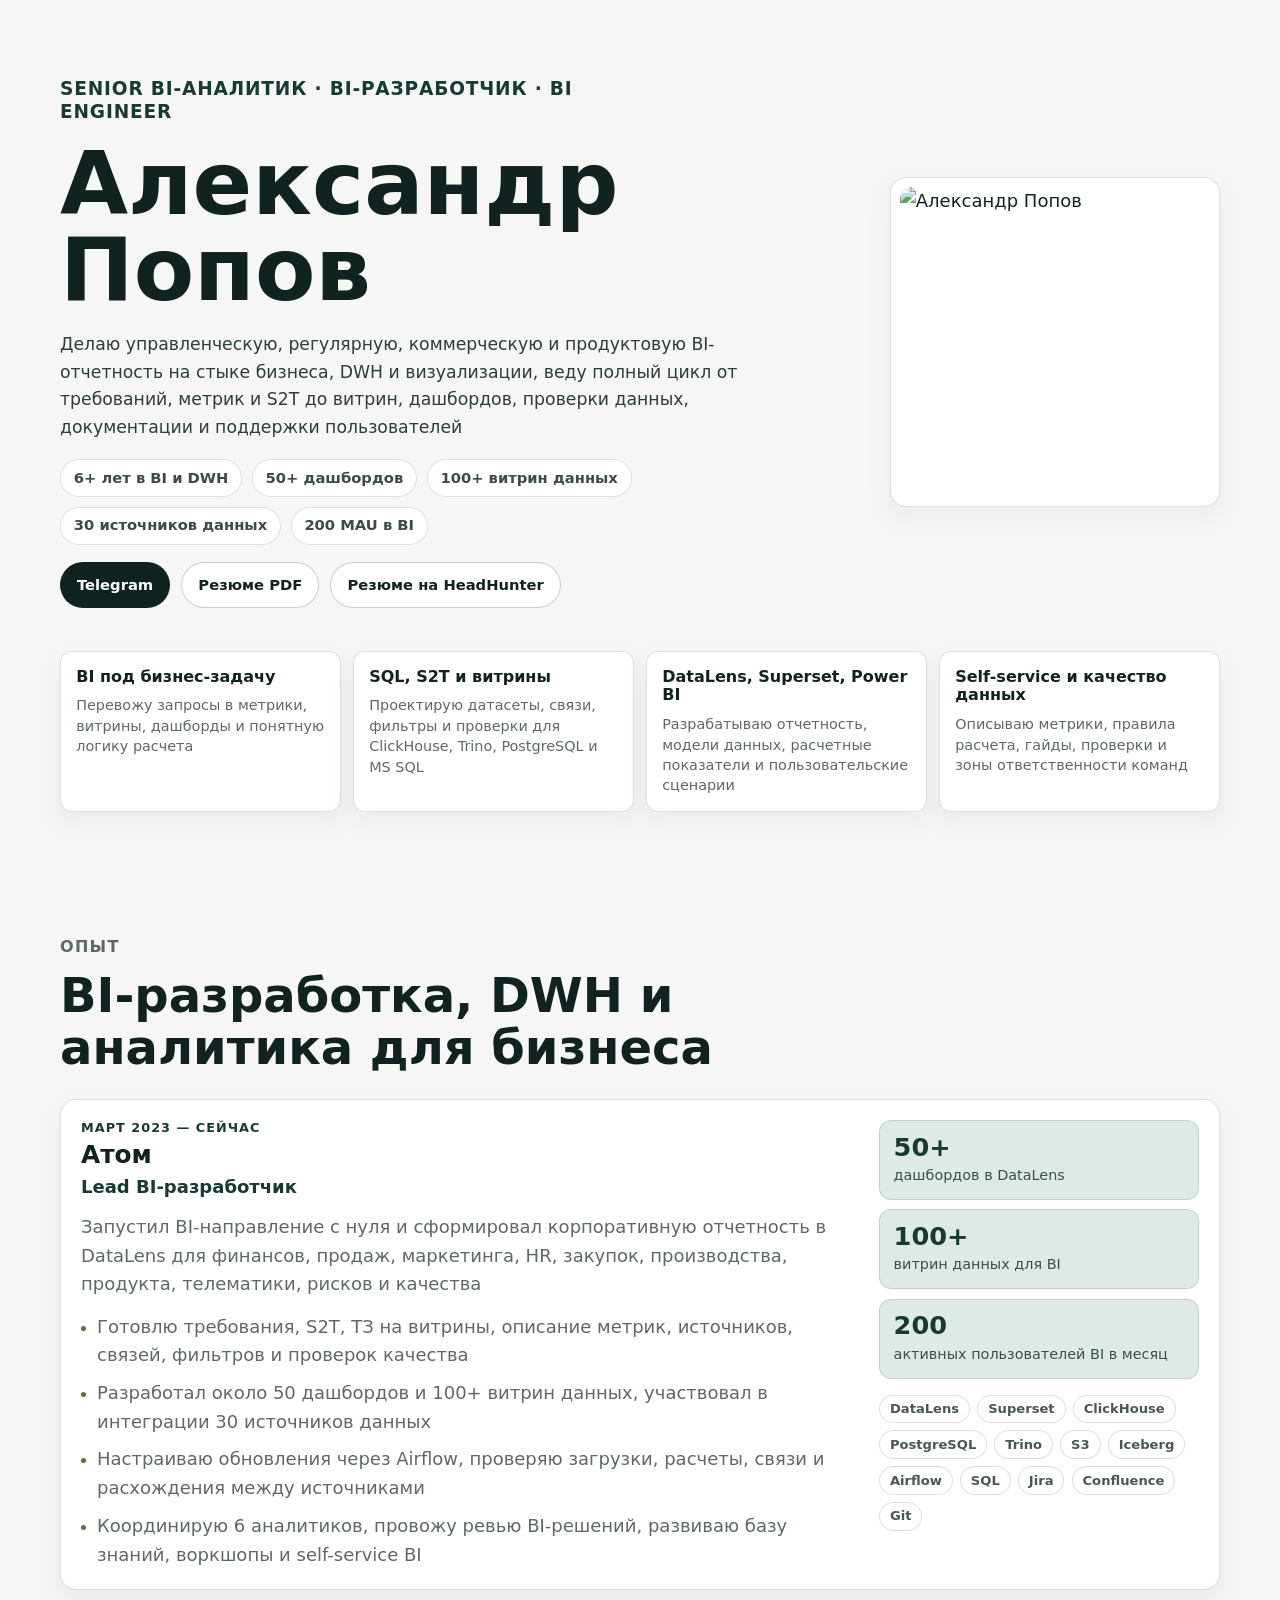
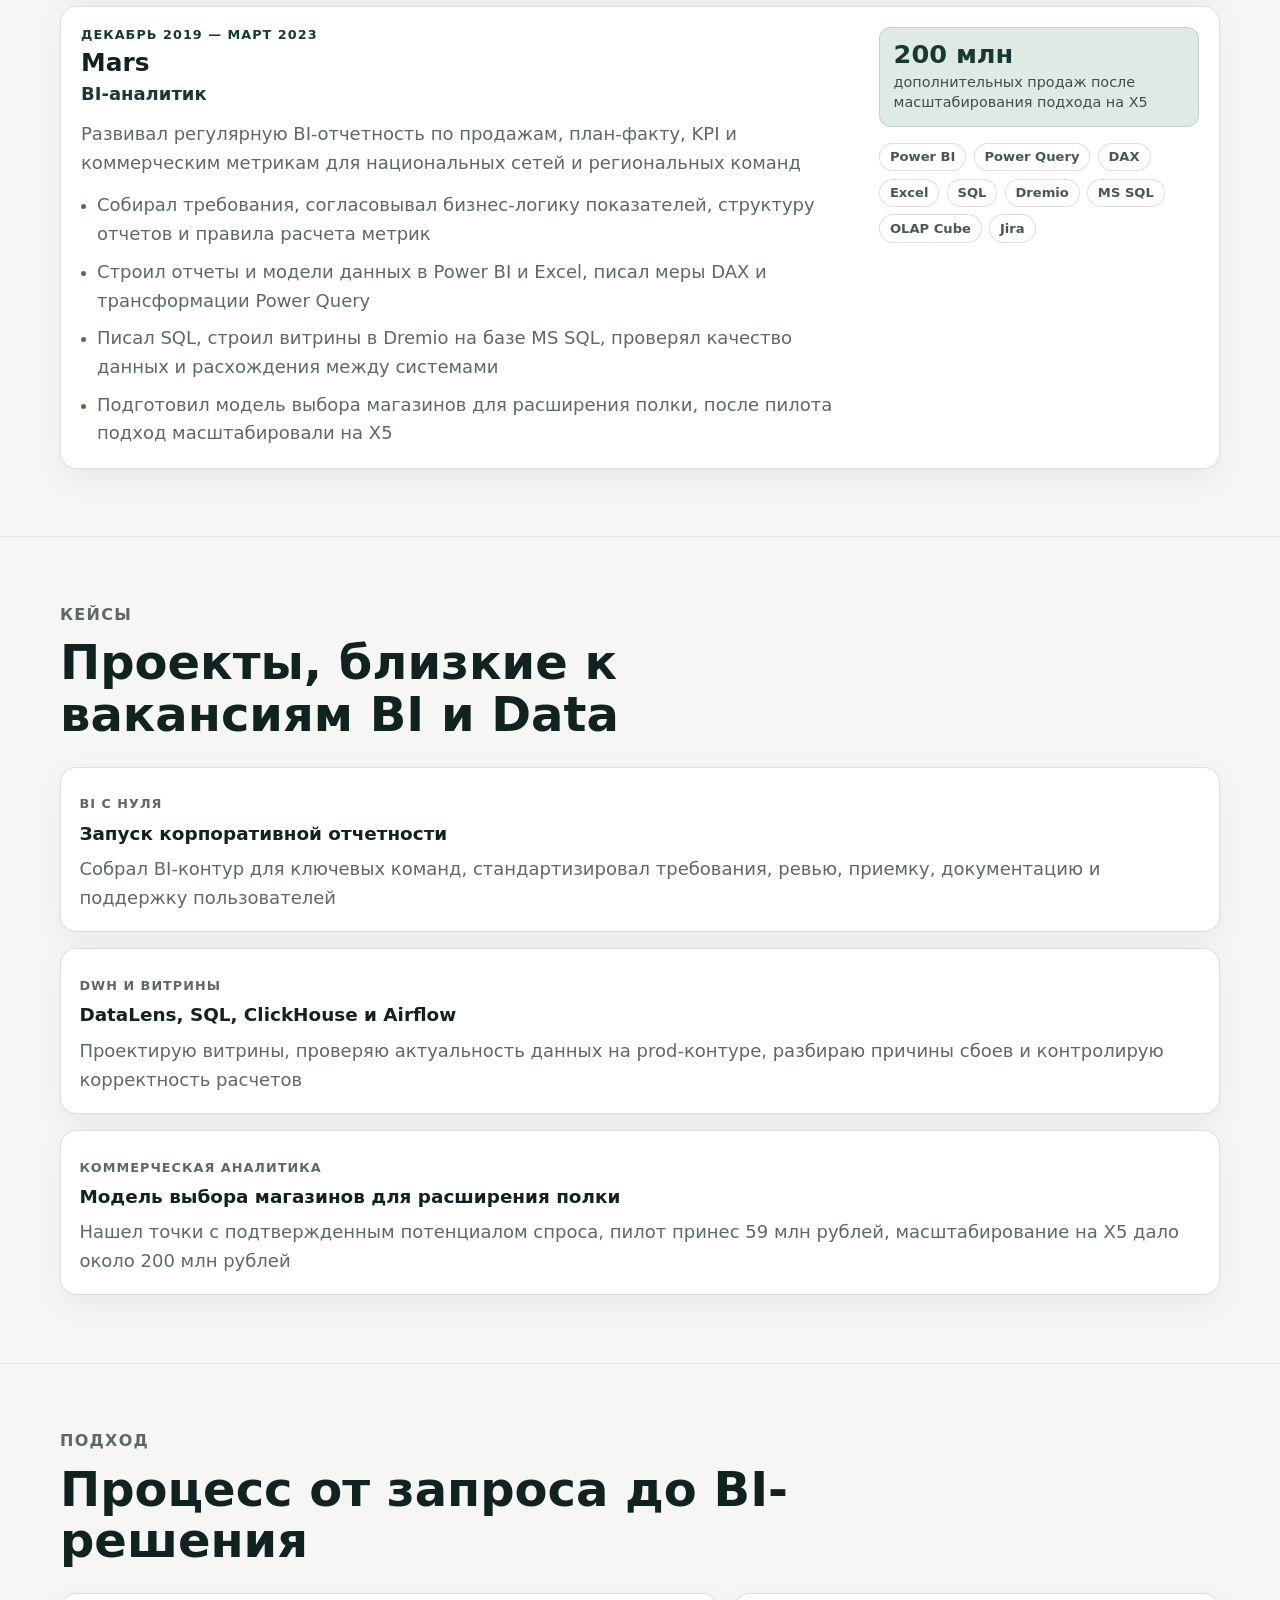
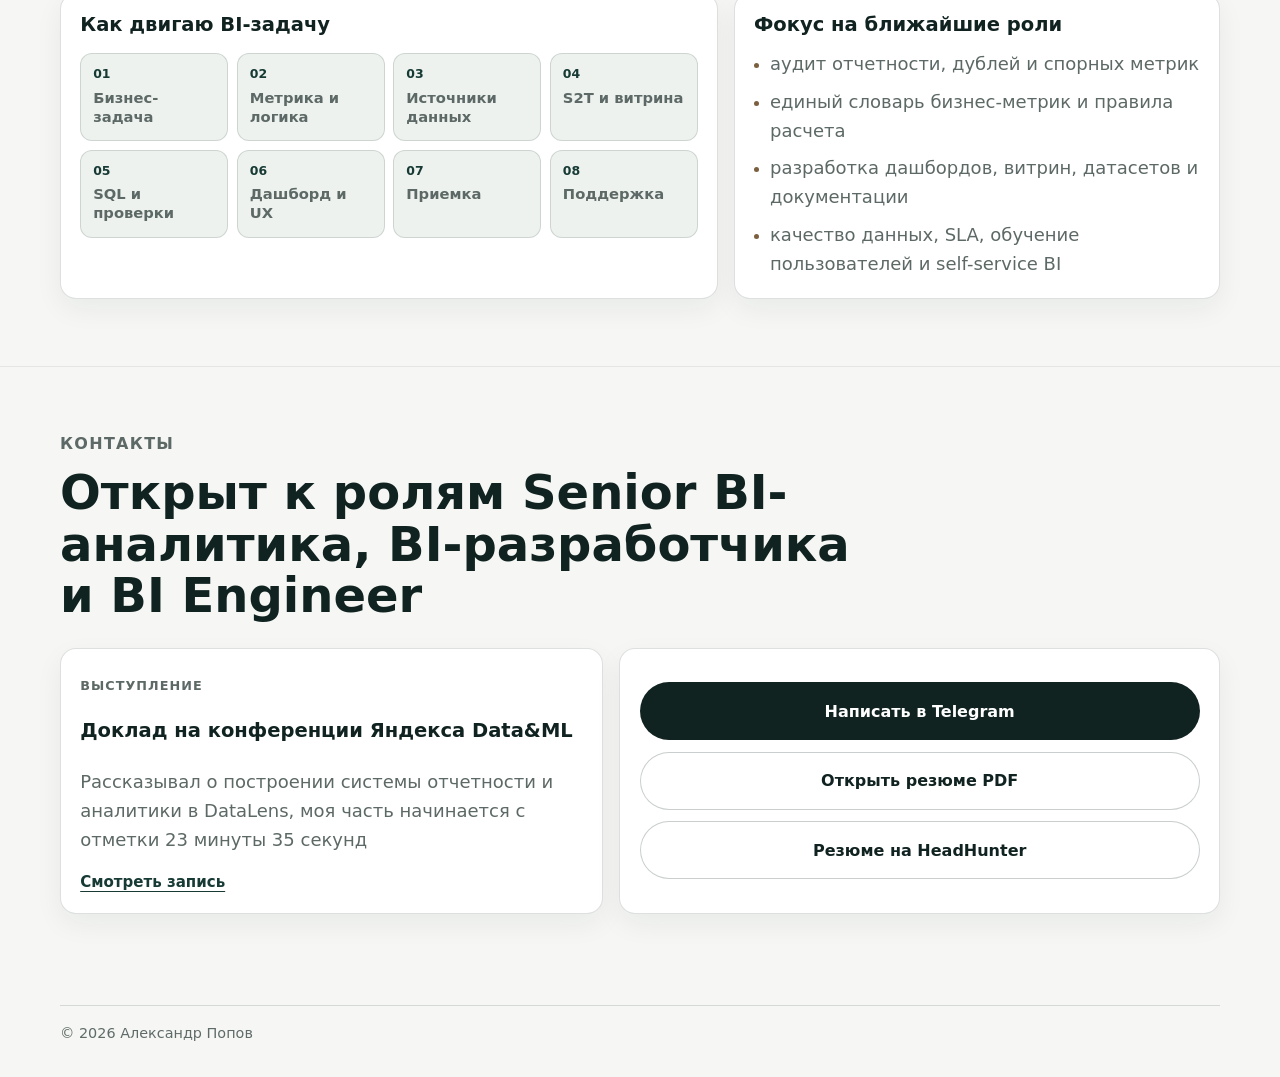
==== index.html @ df1c7fab "Update site" ====
<!doctype html><html lang="ru"><head><meta charset="UTF-8" /><meta name="viewport" content="width=device-width, initial-scale=1.0" /><title>Александр Попов - Senior BI-аналитик и BI Engineer</title><meta name="description" content="Портфолио Александра Попова для ролей Senior BI-аналитика, BI-разработчика и BI Engineer" /><meta name="theme-color" content="#173a34" /><link rel="canonical" href="https://analyst.github.io/" /><link rel="icon" href="assets/images/favicon.svg" type="image/svg+xml" /><meta property="og:type" content="profile" /><meta property="og:locale" content="ru_RU" /><meta property="og:title" content="Александр Попов - Senior BI-аналитик и BI Engineer" /><meta property="og:description" content="BI, DWH, DataLens, Superset, Power BI, SQL, ClickHouse, Airflow и self-service аналитика" /><meta property="og:url" content="https://analyst.github.io/" /><meta property="og:image" content="https://adikant.github.io/assets/images/profile-hero.jpg" /><link rel="stylesheet" href="styles.css?v=20260629-bi-engineer" /><script type="module" src="script.js?v=20260629-bi-engineer" defer></script></head><body><a class="skip-link" href="#main">Перейти к содержанию</a><main id="main"><section class="hero" id="hero" aria-labelledby="hero-title"><div class="container hero-grid"><div class="hero-copy"><p class="hero-role">Senior BI-аналитик · BI-разработчик · BI Engineer</p><h1 class="hero-headline" id="hero-title">Александр Попов</h1><p class="hero-summary">Делаю управленческую, регулярную, коммерческую и продуктовую BI-отчетность на стыке бизнеса, DWH и визуализации, веду полный цикл от требований, метрик и S2T до витрин, дашбордов, проверки данных, документации и поддержки пользователей</p><ul class="hero-proof-list" aria-label="Ключевые подтверждения"><li>6+ лет в BI и DWH</li><li>50+ дашбордов</li><li>100+ витрин данных</li><li>30 источников данных</li><li>200 MAU в BI</li></ul><div class="cta-row"><a class="btn btn-primary" href="https://t.me/adikant" target="_blank" rel="noopener noreferrer">Telegram</a><a class="btn btn-secondary" href="#" data-pdf-resume>Резюме PDF</a><a class="btn btn-secondary" href="https://hh.ru/resume" data-hh-resume target="_blank" rel="noopener noreferrer">Резюме на HeadHunter</a></div></div><figure class="hero-media"><img src="https://adikant.github.io/assets/images/profile-hero.jpg?v=20260626-mobile-hero-photo-1" alt="Александр Попов" width="1200" height="1200" loading="eager" /></figure></div></section><section class="useful-strip" aria-label="Ключевые зоны ответственности"><div class="container useful-grid"><article class="useful-item"><h3>BI под бизнес-задачу</h3><p>Перевожу запросы в метрики, витрины, дашборды и понятную логику расчета</p></article><article class="useful-item"><h3>SQL, S2T и витрины</h3><p>Проектирую датасеты, связи, фильтры и проверки для ClickHouse, Trino, PostgreSQL и MS SQL</p></article><article class="useful-item"><h3>DataLens, Superset, Power BI</h3><p>Разрабатываю отчетность, модели данных, расчетные показатели и пользовательские сценарии</p></article><article class="useful-item"><h3>Self-service и качество данных</h3><p>Описываю метрики, правила расчета, гайды, проверки и зоны ответственности команд</p></article></div></section><section class="section" id="experience" aria-labelledby="experience-title"><div class="container"><div class="section-head section-head-compact"><p class="section-kicker">Опыт</p><div class="section-head-grid"><h2 id="experience-title">BI-разработка, DWH и аналитика для бизнеса</h2></div></div><div class="experience-list"><article class="experience-card"><div class="experience-main"><p class="timeline-period">март 2023 — сейчас</p><h3>Атом</h3><p class="timeline-role">Lead BI-разработчик</p><p class="experience-context">Запустил BI-направление с нуля и сформировал корпоративную отчетность в DataLens для финансов, продаж, маркетинга, HR, закупок, производства, продукта, телематики, рисков и качества</p><ul class="responsibility-list"><li>Готовлю требования, S2T, ТЗ на витрины, описание метрик, источников, связей, фильтров и проверок качества</li><li>Разработал около 50 дашбордов и 100+ витрин данных, участвовал в интеграции 30 источников данных</li><li>Настраиваю обновления через Airflow, проверяю загрузки, расчеты, связи и расхождения между источниками</li><li>Координирую 6 аналитиков, провожу ревью BI-решений, развиваю базу знаний, воркшопы и self-service BI</li></ul></div><aside class="experience-side"><div class="metric-list"><div class="metric-item"><strong>50+</strong><span>дашбордов в DataLens</span></div><div class="metric-item"><strong>100+</strong><span>витрин данных для BI</span></div><div class="metric-item"><strong>200</strong><span>активных пользователей BI в месяц</span></div></div><ul class="tech-list"><li>DataLens</li><li>Superset</li><li>ClickHouse</li><li>PostgreSQL</li><li>Trino</li><li>S3</li><li>Iceberg</li><li>Airflow</li><li>SQL</li><li>Jira</li><li>Confluence</li><li>Git</li></ul></aside></article><article class="experience-card"><div class="experience-main"><p class="timeline-period">декабрь 2019 — март 2023</p><h3>Mars</h3><p class="timeline-role">BI-аналитик</p><p class="experience-context">Развивал регулярную BI-отчетность по продажам, план-факту, KPI и коммерческим метрикам для национальных сетей и региональных команд</p><ul class="responsibility-list"><li>Собирал требования, согласовывал бизнес-логику показателей, структуру отчетов и правила расчета метрик</li><li>Строил отчеты и модели данных в Power BI и Excel, писал меры DAX и трансформации Power Query</li><li>Писал SQL, строил витрины в Dremio на базе MS SQL, проверял качество данных и расхождения между системами</li><li>Подготовил модель выбора магазинов для расширения полки, после пилота подход масштабировали на X5</li></ul></div><aside class="experience-side"><div class="metric-list"><div class="metric-item"><strong>200 млн</strong><span>дополнительных продаж после масштабирования подхода на X5</span></div></div><ul class="tech-list"><li>Power BI</li><li>Power Query</li><li>DAX</li><li>Excel</li><li>SQL</li><li>Dremio</li><li>MS SQL</li><li>OLAP Cube</li><li>Jira</li></ul></aside></article></div></div></section><section class="section" id="cases" aria-labelledby="cases-title"><div class="container"><div class="section-head section-head-compact"><p class="section-kicker">Кейсы</p><div class="section-head-grid"><h2 id="cases-title">Проекты, близкие к вакансиям BI и Data</h2></div></div><div class="cases-list"><article class="technical-project"><p class="section-kicker">BI с нуля</p><h3>Запуск корпоративной отчетности</h3><p>Собрал BI-контур для ключевых команд, стандартизировал требования, ревью, приемку, документацию и поддержку пользователей</p></article><article class="technical-project"><p class="section-kicker">DWH и витрины</p><h3>DataLens, SQL, ClickHouse и Airflow</h3><p>Проектирую витрины, проверяю актуальность данных на prod-контуре, разбираю причины сбоев и контролирую корректность расчетов</p></article><article class="technical-project"><p class="section-kicker">Коммерческая аналитика</p><h3>Модель выбора магазинов для расширения полки</h3><p>Нашел точки с подтвержденным потенциалом спроса, пилот принес 59 млн рублей, масштабирование на X5 дало около 200 млн рублей</p></article></div></div></section><section class="section" id="approach" aria-labelledby="approach-title"><div class="container"><div class="section-head section-head-compact"><p class="section-kicker">Подход</p><div class="section-head-grid"><h2 id="approach-title">Процесс от запроса до BI-решения</h2></div></div><div class="process-layout"><section class="process-card"><h3>Как двигаю BI-задачу</h3><ol class="process-list"><li>Бизнес-задача</li><li>Метрика и логика</li><li>Источники данных</li><li>S2T и витрина</li><li>SQL и проверки</li><li>Дашборд и UX</li><li>Приемка</li><li>Поддержка</li></ol></section><section class="leader-role-card"><h3>Фокус на ближайшие роли</h3><ul><li>аудит отчетности, дублей и спорных метрик</li><li>единый словарь бизнес-метрик и правила расчета</li><li>разработка дашбордов, витрин, датасетов и документации</li><li>качество данных, SLA, обучение пользователей и self-service BI</li></ul></section></div></div></section><section class="section" id="contact" aria-labelledby="contact-title"><div class="container"><div class="section-head section-head-compact"><p class="section-kicker">Контакты</p><div class="section-head-grid"><h2 id="contact-title">Открыт к ролям Senior BI-аналитика, BI-разработчика и BI Engineer</h2></div></div><div class="contact-layout"><article class="speaking-card"><p class="section-kicker">Выступление</p><h3>Доклад на конференции Яндекса Data&amp;ML</h3><p>Рассказывал о построении системы отчетности и аналитики в DataLens, моя часть начинается с отметки 23 минуты 35 секунд</p><a class="text-link" href="https://yandex.cloud/ru/events/dataml2b?videoTab=2" target="_blank" rel="noopener noreferrer">Смотреть запись</a></article><div class="contact-card"><div class="contact-actions"><a class="btn btn-primary" href="https://t.me/adikant" target="_blank" rel="noopener noreferrer">Написать в Telegram</a><a class="btn btn-secondary" href="#" data-pdf-resume>Открыть резюме PDF</a><a class="btn btn-secondary" href="https://hh.ru/resume" data-hh-resume target="_blank" rel="noopener noreferrer">Резюме на HeadHunter</a></div></div></div></div></section></main><footer class="site-footer"><div class="container footer-inner"><p>&copy; 2026 Александр Попов</p></div></footer></body></html>
---- styles.css ----
:root{--bg:#f6f7f4;--surface:#ffffff;--surface-soft:#edf2ee;--ink:#102321;--muted:#5d6966;--line:rgba(16,35,33,0.14);--line-strong:rgba(16,35,33,0.22);--accent:#173a34;--accent-soft:#dfeae4;--warm:#7b5f3e;--shadow:0 10px 28px rgba(16,35,33,0.06);--radius-lg:16px;--radius-md:12px;--radius-sm:8px}*,*::before,*::after{box-sizing:border-box}html{scroll-behavior:smooth}body{margin:0;overflow-x:hidden;background:var(--bg);color:var(--ink);font-family:system-ui,-apple-system,BlinkMacSystemFont,"Segoe UI",sans-serif;font-size:18px;line-height:1.6;text-rendering:optimizeLegibility}h1,h2,h3,h4,p,ul,ol,figure{margin:0}img{display:block;max-width:100%}a{color:inherit}.container{width:min(1160px,calc(100% - 40px));margin:0 auto}.skip-link{position:fixed;top:0.75rem;left:0.75rem;z-index:100;padding:0.6rem 0.85rem;border-radius:var(--radius-sm);background:var(--ink);color:#fff;font-weight:800;text-decoration:none;transform:translateY(-160%)}.skip-link:focus{transform:translateY(0)}.hero{padding:4.8rem 0 2.7rem}.hero-grid{display:grid;grid-template-columns:minmax(0,1fr) minmax(260px,330px);gap:3rem;align-items:center}.hero-copy{display:grid;gap:1.1rem;max-width:790px}.hero-role,.section-kicker,.case-company,.timeline-period{color:var(--accent);font-size:0.8rem;font-weight:850;letter-spacing:0.08em;line-height:1.3;text-transform:uppercase}.hero-role{max-width:42ch;font-size:clamp(1.1rem,1.45vw,1.35rem);letter-spacing:0.045em;line-height:1.25}.hero-headline{max-width:13ch;font-size:clamp(3rem,7vw,5.5rem);line-height:0.98}.hero-summary{max-width:68ch;color:rgba(16,35,33,0.88);font-size:1.08rem}.hero-proof-list{display:flex;flex-wrap:wrap;gap:0.6rem;padding:0;list-style:none}.hero-proof-list li{padding:0.55rem 0.8rem;border:1px solid var(--line);border-radius:999px;background:var(--surface);color:rgba(16,35,33,0.82);font-size:0.92rem;font-weight:800;line-height:1.25}.hero-media{width:100%;padding:0.55rem;border:1px solid var(--line);border-radius:var(--radius-lg);background:var(--surface);box-shadow:var(--shadow)}.hero-media img{width:100%;aspect-ratio:1;height:auto;border-radius:12px;object-fit:cover;object-position:center 48%}.cta-row,.case-contact-actions{display:flex;flex-wrap:wrap;gap:0.7rem}.btn{display:inline-flex;align-items:center;justify-content:center;gap:0.48rem;min-height:46px;max-width:100%;padding:0.72rem 1rem;border:1px solid transparent;border-radius:999px;font:inherit;font-size:0.92rem;font-weight:850;line-height:1.2;text-align:center;text-decoration:none;white-space:normal}.btn-icon{display:inline-grid;flex:0 0 auto;place-items:center;width:1.1rem;height:1.1rem}.btn-icon svg{width:100%;height:100%;fill:currentColor}.btn-icon-hh{width:1.55rem;height:1.55rem;border-radius:0.42rem;background:#d6001c;color:#fff;font-size:0.78rem;font-weight:900;line-height:1;text-transform:lowercase}.btn-primary{background:var(--ink);color:#fff}.btn-secondary{border-color:var(--line-strong);background:var(--surface);color:var(--ink)}.section{padding:4.2rem 0}.useful-strip{padding:0 0 3.6rem}.useful-grid{display:grid;grid-template-columns:repeat(4,minmax(0,1fr));gap:0.75rem}.useful-item{min-height:132px;padding:0.95rem;border:1px solid var(--line);border-radius:var(--radius-md);background:var(--surface);box-shadow:var(--shadow)}.useful-item h3{color:var(--ink);font-size:1rem;line-height:1.18}.useful-item p{margin-top:0.55rem;color:var(--muted);font-size:0.9rem;line-height:1.42}.section+.section,.case-detail-section,.case-contact{border-top:1px solid rgba(16,35,33,0.08)}.section-head{display:grid;gap:0.75rem;margin-bottom:1.6rem}.section-head-grid{display:grid;grid-template-columns:minmax(0,0.78fr) minmax(280px,0.54fr);gap:2rem;align-items:start}.section-head h2{max-width:20ch;font-size:clamp(2rem,4vw,3rem);line-height:1.08}.section-head-compact .section-head-grid{grid-template-columns:minmax(0,1fr)}.section-head-compact h2{max-width:24ch}.section-head p{max-width:60ch;color:var(--muted);font-size:1rem}.experience-list,.cases-list,.technical-projects{display:grid;gap:1rem}.experience-card,.case-card,.technical-project,.process-card,.leader-role-card,.speaking-card,.contact-card,.case-detail-block{border:1px solid var(--line);border-radius:var(--radius-lg);background:var(--surface);box-shadow:var(--shadow)}.experience-card{display:grid;grid-template-columns:minmax(0,1fr) 320px;gap:1.5rem;padding:1.25rem}.experience-main h3{margin-top:0.28rem;font-size:1.55rem;line-height:1.15}.timeline-role{margin-top:0.2rem;color:var(--accent);font-weight:850}.experience-context{margin-top:0.7rem;color:var(--muted)}.responsibility-list,.case-card-body ul,.leader-role-card ul,.case-detail-block ul,.contact-list{display:grid;gap:0.55rem;margin-top:0.85rem;padding:0;list-style:none}.responsibility-list li,.case-card-body li,.leader-role-card li,.case-detail-block li,.contact-list li{position:relative;padding-left:1rem;color:var(--muted)}.responsibility-list li::before,.case-card-body li::before,.leader-role-card li::before,.case-detail-block li::before,.contact-list li::before{content:"";position:absolute;top:0.72em;left:0;width:5px;height:5px;border-radius:50%;background:var(--warm)}.experience-side{display:grid;align-content:start;gap:1rem}.metric-list{display:grid;gap:0.6rem}.metric-item{padding:0.85rem;border:1px solid rgba(23,58,52,0.14);border-radius:var(--radius-md);background:var(--accent-soft)}.metric-item strong,.metric-item span{display:block}.metric-item strong{color:var(--accent);font-size:1.6rem;line-height:1}.metric-item span{margin-top:0.35rem;color:rgba(16,35,33,0.78);font-size:0.9rem;line-height:1.35}.tech-list{display:flex;flex-wrap:wrap;gap:0.45rem;margin:0;padding:0;list-style:none}.tech-list li{padding:0.34rem 0.62rem;border:1px solid var(--line);border-radius:999px;background:var(--surface);color:rgba(16,35,33,0.76);font-size:0.82rem;font-weight:750;line-height:1.2}.case-card{position:relative;display:grid;grid-template-columns:minmax(260px,0.55fr) minmax(0,1fr);gap:0;overflow:hidden;padding:0;transition:border-color 0.22s ease,box-shadow 0.22s ease,transform 0.22s ease}.case-card:hover{border-color:rgba(23,58,52,0.24);box-shadow:0 18px 42px rgba(16,35,33,0.09);transform:translateY(-2px)}.case-card-head{display:grid;align-content:start;padding:1.25rem;border-right:1px solid rgba(16,35,33,0.1);background:linear-gradient(135deg,rgba(223,234,228,0.95),rgba(255,255,255,0.76)),var(--surface-soft)}.case-card-head .case-company{width:fit-content;max-width:100%;padding:0.28rem 0.5rem;border:1px solid rgba(23,58,52,0.13);border-radius:999px;background:rgba(255,255,255,0.72);color:var(--accent)}.case-card-head h3{margin-top:0.62rem;font-size:1.55rem;line-height:1.16}.case-card-head p:last-child,.case-card-body p,.technical-project p,.process-card li,.speaking-card p,.contact-card p,.case-detail-block p,.result-list span{color:var(--muted)}.case-card-head p:last-child,.case-card-body p,.technical-project p,.case-detail-block p{margin-top:0.65rem}.case-card-body{display:grid;gap:0;padding:1.25rem 1.25rem 1.15rem}.case-card-body section{padding:0.85rem 0 0.95rem;border-top:1px solid rgba(16,35,33,0.1)}.case-card-body section:first-child{padding-top:0;border-top:0}.case-card-body h4{color:var(--accent);font-size:0.78rem;font-weight:850;letter-spacing:0.06em;line-height:1.3;text-transform:uppercase}.case-result{margin-top:0.1rem;padding:0.75rem 0 0.8rem 1rem;border-top:1px solid rgba(16,35,33,0.1);border-left:3px solid var(--accent);background:linear-gradient(90deg,rgba(223,234,228,0.5),rgba(223,234,228,0))}.text-link{display:inline-flex;width:fit-content;color:var(--accent);font-size:0.94rem;font-weight:850;text-decoration:underline;text-underline-offset:4px}.case-card .text-link{margin-top:0.95rem}.technical-project{padding:1.15rem}.technical-project h3{margin-top:0.55rem;font-size:1.15rem;line-height:1.25}.process-layout{display:grid;grid-template-columns:minmax(0,1.15fr) minmax(280px,0.85fr);gap:1rem;align-items:stretch}.process-card,.leader-role-card{padding:1.2rem}.process-card h3,.leader-role-card h3,.architecture-copy h3,.speaking-card h3,.contact-card h3{font-size:1.22rem;line-height:1.22}.process-list{display:grid;grid-template-columns:repeat(4,minmax(0,1fr));gap:0.55rem;margin-top:1rem;padding:0;list-style:none;counter-reset:process}.process-list li{min-height:88px;padding:0.75rem;border:1px solid var(--line);border-radius:var(--radius-md);background:var(--surface-soft);font-size:0.92rem;font-weight:750;line-height:1.3;counter-increment:process}.process-list li::before{content:counter(process,decimal-leading-zero);display:block;margin-bottom:0.35rem;color:var(--accent);font-size:0.78rem;font-weight:900}.architecture-section{margin-top:1.2rem}.architecture-copy{display:grid;grid-template-columns:minmax(0,1fr);gap:1rem;align-items:start;margin-bottom:0.9rem}.architecture-scroll{overflow-x:auto;padding:0.25rem 0.25rem 0.7rem;scrollbar-color:rgba(23,58,52,0.36) transparent}.architecture-flow{display:grid;grid-template-columns:repeat(5,minmax(190px,1fr));gap:0.8rem;min-width:1040px;margin:0;padding:0;list-style:none}.architecture-stage{position:relative;display:grid;grid-template-rows:auto 1fr;gap:0.75rem;min-height:292px;padding:1rem;border:1px solid var(--line);border-radius:18px;background:var(--surface);box-shadow:var(--shadow)}.architecture-stage h4{color:var(--ink);font-size:1.08rem;line-height:1.2}.architecture-stage p{margin-top:0.35rem;color:var(--muted);font-size:0.88rem;line-height:1.42}.architecture-tools{display:grid;align-content:end;gap:0.4rem;margin:0;padding:0;list-style:none}.architecture-tool{display:inline-flex;align-items:center;gap:0.36rem;width:100%;min-height:34px;padding:0.38rem 0.6rem;border:1px solid rgba(23,58,52,0.1);border-radius:999px;background:var(--surface-soft);color:rgba(16,35,33,0.82);font-size:0.8rem;font-weight:800;line-height:1.12}.architecture-arrow{position:absolute;top:50%;right:-0.78rem;z-index:2;display:grid;width:1.38rem;height:1.38rem;place-items:center;border:1px solid var(--line);border-radius:999px;background:var(--surface);color:var(--accent);font-size:0.86rem;font-weight:900;line-height:1;transform:translateY(-50%)}.contact-layout{display:grid;grid-template-columns:minmax(0,0.95fr) minmax(0,1.05fr);gap:1rem}.speaking-card,.contact-card{padding:1.2rem;display:grid;align-content:center;gap:0.95rem}.speaking-card h3{margin-top:0.55rem}.speaking-card p,.contact-card p{margin-top:0.65rem}.contact-actions{display:grid;gap:0.72rem}.contact-actions .btn{width:100%;min-height:58px;font-size:1rem}.reveal-ready .reveal-item{opacity:1}@media (prefers-reduced-motion:no-preference){.reveal-ready .reveal-item{opacity:0;transform:translateY(18px);transition:opacity 0.62s ease,transform 0.62s cubic-bezier(0.22,1,0.36,1)}.reveal-ready .reveal-item.is-visible{opacity:1;transform:translateY(0)}}.site-footer{padding:1.5rem 0 2rem}.footer-inner{display:flex;flex-wrap:wrap;justify-content:space-between;gap:0.7rem 1rem;padding-top:1rem;border-top:1px solid var(--line)}.footer-inner p{color:rgba(16,35,33,0.66);font-size:0.9rem}.case-hero{padding:4rem 0 3.2rem}.case-hero-grid{max-width:920px}.case-hero h1{max-width:18ch;margin-top:0.6rem;font-size:clamp(2.35rem,5vw,4.2rem);line-height:1.04}.case-hero p:last-child{max-width:68ch;margin-top:1rem;color:rgba(16,35,33,0.84);font-size:1.08rem}.back-link{display:inline-flex;margin-bottom:1rem;color:var(--accent);font-size:0.94rem;font-weight:850;text-decoration:none}.case-detail-grid{display:grid;grid-template-columns:repeat(2,minmax(0,1fr));gap:1rem}.case-detail-block{padding:1.15rem}.case-detail-block h2{font-size:1.2rem;line-height:1.2}.case-detail-wide{grid-column:1 / -1}.result-list li{display:grid;gap:0.3rem}.result-list strong{color:var(--accent);font-size:1.08rem}.case-tech-list{margin-top:0.85rem}.case-tech-list li{padding-left:0.62rem}.case-tech-list li::before{display:none}.case-contact-inner{display:flex;align-items:center;justify-content:space-between;gap:1rem}:where(a,button,.btn):focus-visible{outline:3px solid rgba(123,95,62,0.42);outline-offset:3px}@media (max-width:1080px){.experience-card,.case-card,.process-layout,.contact-layout,.section-head-grid{grid-template-columns:1fr}.process-list{grid-template-columns:repeat(2,minmax(0,1fr))}.useful-grid{grid-template-columns:repeat(2,minmax(0,1fr))}}@media (max-width:760px){body{font-size:17px}.container{width:calc(100% - 28px)}.hero{padding:3.1rem 0 3.4rem}.hero-grid{grid-template-columns:1fr;gap:1.5rem}.hero-media{width:100%;max-width:520px;justify-self:center}.section{padding:3.2rem 0}.experience-card,.case-card,.technical-project,.process-card,.leader-role-card,.speaking-card,.contact-card,.case-detail-block{padding:1rem}.process-list,.useful-grid,.case-detail-grid{grid-template-columns:1fr}.case-card-head{border-right:0;border-bottom:1px solid rgba(16,35,33,0.1)}.architecture-flow{min-width:980px}.case-contact-inner{display:grid}.btn{width:100%}}@media (max-width:420px){.hero-headline{font-size:2.6rem}.hero-summary{font-size:1rem}.hero-proof-list{display:grid}.section-head h2{font-size:1.82rem}}@media (prefers-reduced-motion:reduce){html{scroll-behavior:auto}*,*::before,*::after{animation-duration:0.01ms !important;animation-iteration-count:1 !important;transition-duration:0.01ms !important}}
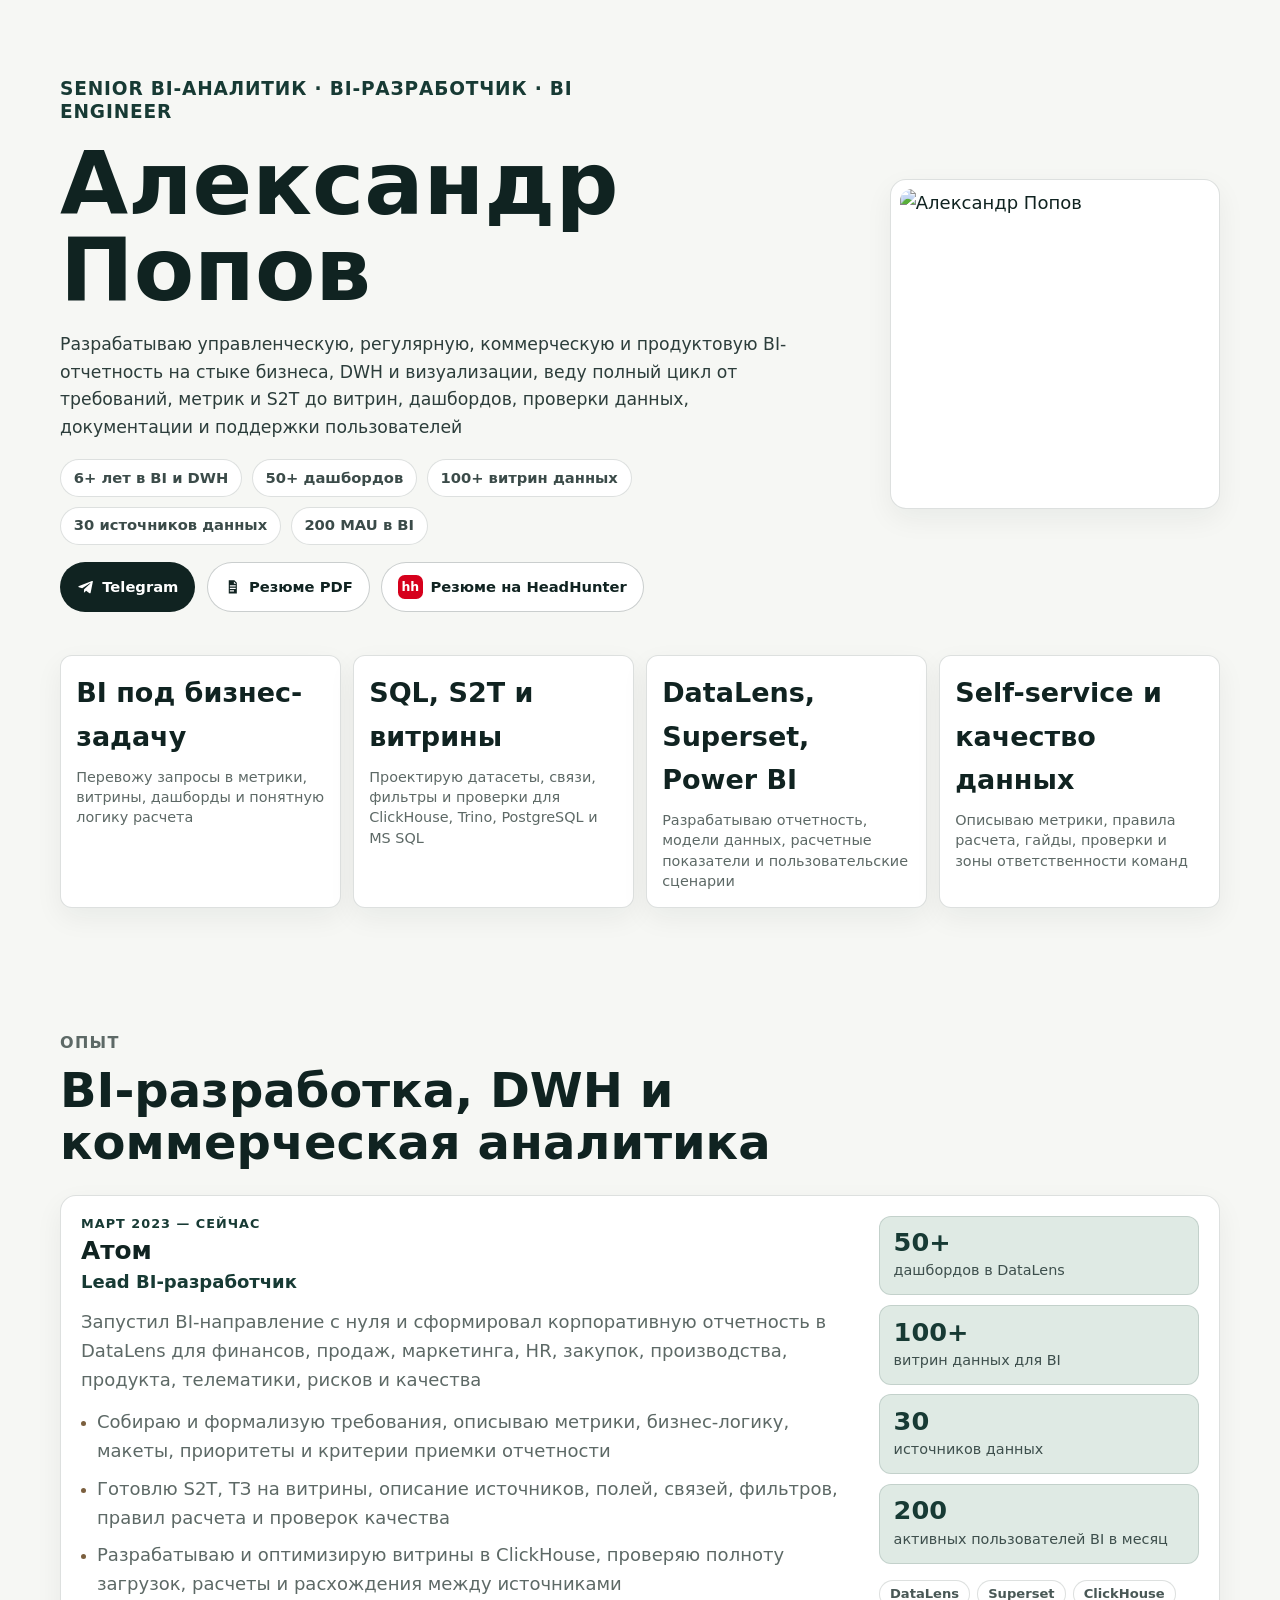
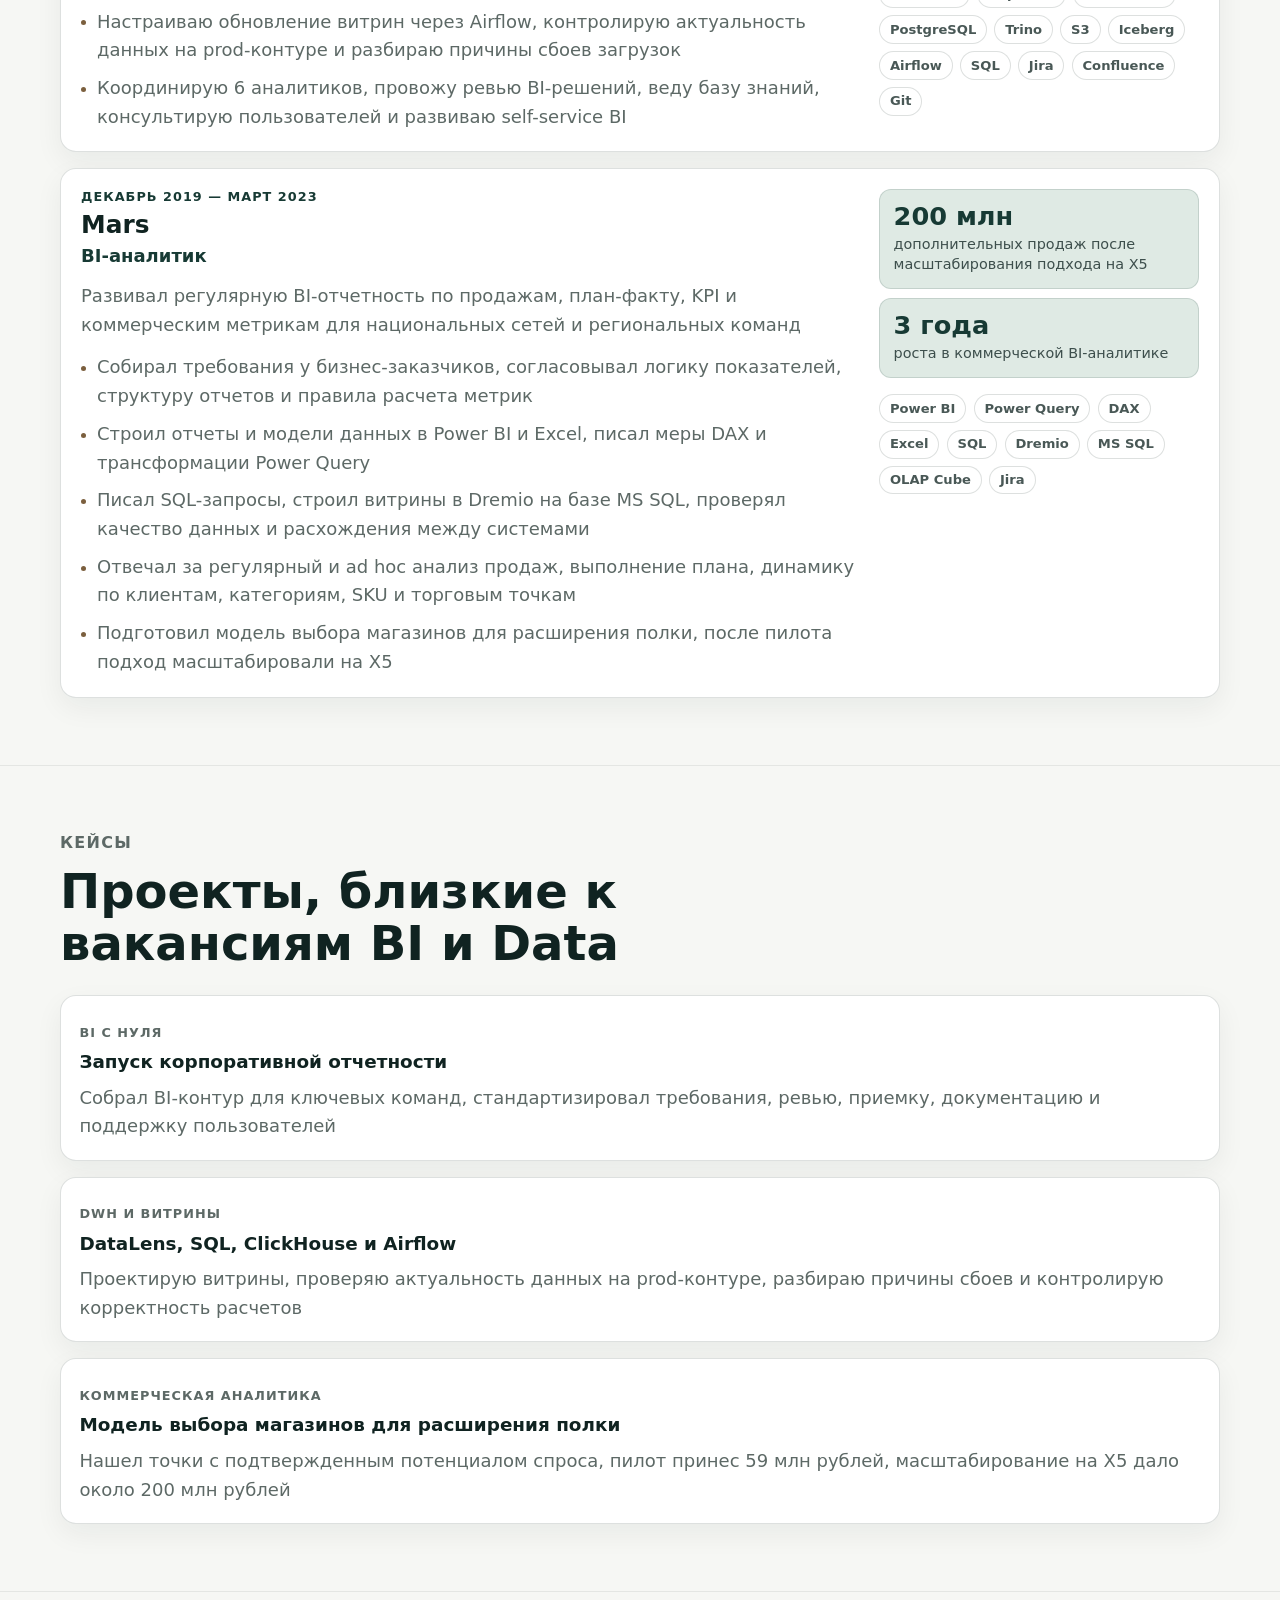
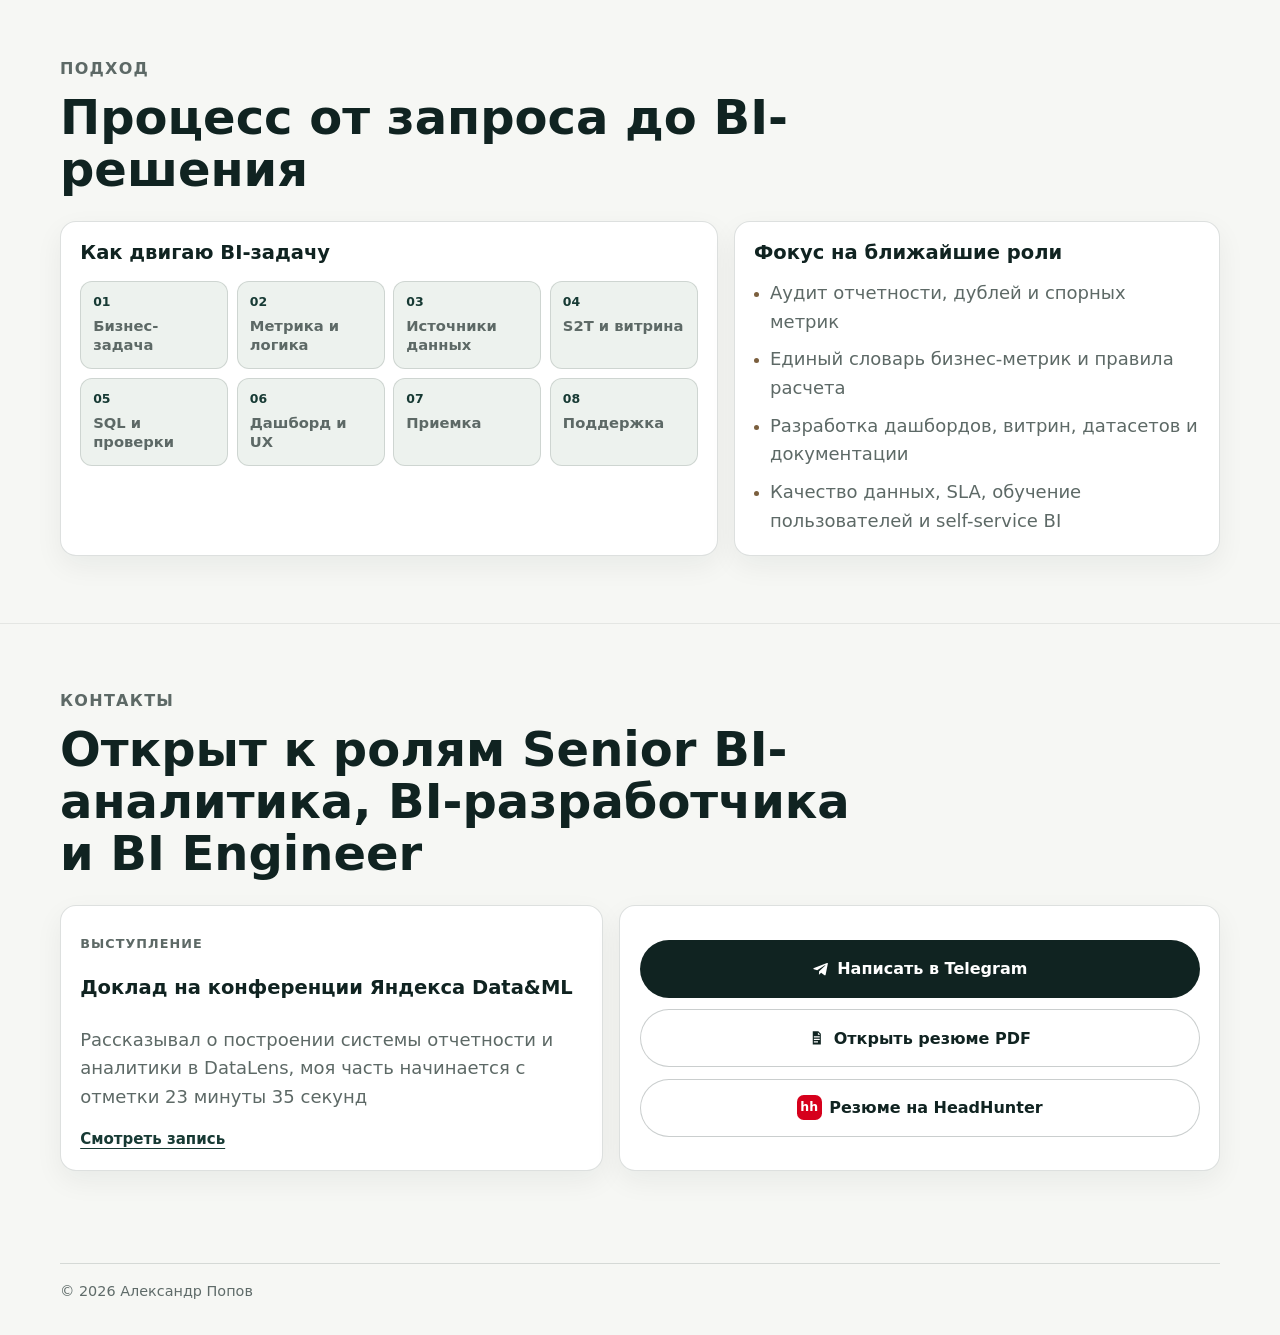
==== commit 3fb2550e: "Use analyst.github.io custom domain" ====
--- a/index.html
+++ b/index.html
@@ -1 +1,375 @@
-<!doctype html><html lang="ru"><head><meta charset="UTF-8" /><meta name="viewport" content="width=device-width, initial-scale=1.0" /><title>Александр Попов - Senior BI-аналитик и BI Engineer</title><meta name="description" content="Портфолио Александра Попова для ролей Senior BI-аналитика, BI-разработчика и BI Engineer" /><meta name="theme-color" content="#173a34" /><link rel="canonical" href="https://analyst.github.io/" /><link rel="icon" href="assets/images/favicon.svg" type="image/svg+xml" /><meta property="og:type" content="profile" /><meta property="og:locale" content="ru_RU" /><meta property="og:title" content="Александр Попов - Senior BI-аналитик и BI Engineer" /><meta property="og:description" content="BI, DWH, DataLens, Superset, Power BI, SQL, ClickHouse, Airflow и self-service аналитика" /><meta property="og:url" content="https://analyst.github.io/" /><meta property="og:image" content="https://adikant.github.io/assets/images/profile-hero.jpg" /><link rel="stylesheet" href="styles.css?v=20260629-bi-engineer" /><script type="module" src="script.js?v=20260629-bi-engineer" defer></script></head><body><a class="skip-link" href="#main">Перейти к содержанию</a><main id="main"><section class="hero" id="hero" aria-labelledby="hero-title"><div class="container hero-grid"><div class="hero-copy"><p class="hero-role">Senior BI-аналитик · BI-разработчик · BI Engineer</p><h1 class="hero-headline" id="hero-title">Александр Попов</h1><p class="hero-summary">Делаю управленческую, регулярную, коммерческую и продуктовую BI-отчетность на стыке бизнеса, DWH и визуализации, веду полный цикл от требований, метрик и S2T до витрин, дашбордов, проверки данных, документации и поддержки пользователей</p><ul class="hero-proof-list" aria-label="Ключевые подтверждения"><li>6+ лет в BI и DWH</li><li>50+ дашбордов</li><li>100+ витрин данных</li><li>30 источников данных</li><li>200 MAU в BI</li></ul><div class="cta-row"><a class="btn btn-primary" href="https://t.me/adikant" target="_blank" rel="noopener noreferrer">Telegram</a><a class="btn btn-secondary" href="#" data-pdf-resume>Резюме PDF</a><a class="btn btn-secondary" href="https://hh.ru/resume" data-hh-resume target="_blank" rel="noopener noreferrer">Резюме на HeadHunter</a></div></div><figure class="hero-media"><img src="https://adikant.github.io/assets/images/profile-hero.jpg?v=20260626-mobile-hero-photo-1" alt="Александр Попов" width="1200" height="1200" loading="eager" /></figure></div></section><section class="useful-strip" aria-label="Ключевые зоны ответственности"><div class="container useful-grid"><article class="useful-item"><h3>BI под бизнес-задачу</h3><p>Перевожу запросы в метрики, витрины, дашборды и понятную логику расчета</p></article><article class="useful-item"><h3>SQL, S2T и витрины</h3><p>Проектирую датасеты, связи, фильтры и проверки для ClickHouse, Trino, PostgreSQL и MS SQL</p></article><article class="useful-item"><h3>DataLens, Superset, Power BI</h3><p>Разрабатываю отчетность, модели данных, расчетные показатели и пользовательские сценарии</p></article><article class="useful-item"><h3>Self-service и качество данных</h3><p>Описываю метрики, правила расчета, гайды, проверки и зоны ответственности команд</p></article></div></section><section class="section" id="experience" aria-labelledby="experience-title"><div class="container"><div class="section-head section-head-compact"><p class="section-kicker">Опыт</p><div class="section-head-grid"><h2 id="experience-title">BI-разработка, DWH и аналитика для бизнеса</h2></div></div><div class="experience-list"><article class="experience-card"><div class="experience-main"><p class="timeline-period">март 2023 — сейчас</p><h3>Атом</h3><p class="timeline-role">Lead BI-разработчик</p><p class="experience-context">Запустил BI-направление с нуля и сформировал корпоративную отчетность в DataLens для финансов, продаж, маркетинга, HR, закупок, производства, продукта, телематики, рисков и качества</p><ul class="responsibility-list"><li>Готовлю требования, S2T, ТЗ на витрины, описание метрик, источников, связей, фильтров и проверок качества</li><li>Разработал около 50 дашбордов и 100+ витрин данных, участвовал в интеграции 30 источников данных</li><li>Настраиваю обновления через Airflow, проверяю загрузки, расчеты, связи и расхождения между источниками</li><li>Координирую 6 аналитиков, провожу ревью BI-решений, развиваю базу знаний, воркшопы и self-service BI</li></ul></div><aside class="experience-side"><div class="metric-list"><div class="metric-item"><strong>50+</strong><span>дашбордов в DataLens</span></div><div class="metric-item"><strong>100+</strong><span>витрин данных для BI</span></div><div class="metric-item"><strong>200</strong><span>активных пользователей BI в месяц</span></div></div><ul class="tech-list"><li>DataLens</li><li>Superset</li><li>ClickHouse</li><li>PostgreSQL</li><li>Trino</li><li>S3</li><li>Iceberg</li><li>Airflow</li><li>SQL</li><li>Jira</li><li>Confluence</li><li>Git</li></ul></aside></article><article class="experience-card"><div class="experience-main"><p class="timeline-period">декабрь 2019 — март 2023</p><h3>Mars</h3><p class="timeline-role">BI-аналитик</p><p class="experience-context">Развивал регулярную BI-отчетность по продажам, план-факту, KPI и коммерческим метрикам для национальных сетей и региональных команд</p><ul class="responsibility-list"><li>Собирал требования, согласовывал бизнес-логику показателей, структуру отчетов и правила расчета метрик</li><li>Строил отчеты и модели данных в Power BI и Excel, писал меры DAX и трансформации Power Query</li><li>Писал SQL, строил витрины в Dremio на базе MS SQL, проверял качество данных и расхождения между системами</li><li>Подготовил модель выбора магазинов для расширения полки, после пилота подход масштабировали на X5</li></ul></div><aside class="experience-side"><div class="metric-list"><div class="metric-item"><strong>200 млн</strong><span>дополнительных продаж после масштабирования подхода на X5</span></div></div><ul class="tech-list"><li>Power BI</li><li>Power Query</li><li>DAX</li><li>Excel</li><li>SQL</li><li>Dremio</li><li>MS SQL</li><li>OLAP Cube</li><li>Jira</li></ul></aside></article></div></div></section><section class="section" id="cases" aria-labelledby="cases-title"><div class="container"><div class="section-head section-head-compact"><p class="section-kicker">Кейсы</p><div class="section-head-grid"><h2 id="cases-title">Проекты, близкие к вакансиям BI и Data</h2></div></div><div class="cases-list"><article class="technical-project"><p class="section-kicker">BI с нуля</p><h3>Запуск корпоративной отчетности</h3><p>Собрал BI-контур для ключевых команд, стандартизировал требования, ревью, приемку, документацию и поддержку пользователей</p></article><article class="technical-project"><p class="section-kicker">DWH и витрины</p><h3>DataLens, SQL, ClickHouse и Airflow</h3><p>Проектирую витрины, проверяю актуальность данных на prod-контуре, разбираю причины сбоев и контролирую корректность расчетов</p></article><article class="technical-project"><p class="section-kicker">Коммерческая аналитика</p><h3>Модель выбора магазинов для расширения полки</h3><p>Нашел точки с подтвержденным потенциалом спроса, пилот принес 59 млн рублей, масштабирование на X5 дало около 200 млн рублей</p></article></div></div></section><section class="section" id="approach" aria-labelledby="approach-title"><div class="container"><div class="section-head section-head-compact"><p class="section-kicker">Подход</p><div class="section-head-grid"><h2 id="approach-title">Процесс от запроса до BI-решения</h2></div></div><div class="process-layout"><section class="process-card"><h3>Как двигаю BI-задачу</h3><ol class="process-list"><li>Бизнес-задача</li><li>Метрика и логика</li><li>Источники данных</li><li>S2T и витрина</li><li>SQL и проверки</li><li>Дашборд и UX</li><li>Приемка</li><li>Поддержка</li></ol></section><section class="leader-role-card"><h3>Фокус на ближайшие роли</h3><ul><li>аудит отчетности, дублей и спорных метрик</li><li>единый словарь бизнес-метрик и правила расчета</li><li>разработка дашбордов, витрин, датасетов и документации</li><li>качество данных, SLA, обучение пользователей и self-service BI</li></ul></section></div></div></section><section class="section" id="contact" aria-labelledby="contact-title"><div class="container"><div class="section-head section-head-compact"><p class="section-kicker">Контакты</p><div class="section-head-grid"><h2 id="contact-title">Открыт к ролям Senior BI-аналитика, BI-разработчика и BI Engineer</h2></div></div><div class="contact-layout"><article class="speaking-card"><p class="section-kicker">Выступление</p><h3>Доклад на конференции Яндекса Data&amp;ML</h3><p>Рассказывал о построении системы отчетности и аналитики в DataLens, моя часть начинается с отметки 23 минуты 35 секунд</p><a class="text-link" href="https://yandex.cloud/ru/events/dataml2b?videoTab=2" target="_blank" rel="noopener noreferrer">Смотреть запись</a></article><div class="contact-card"><div class="contact-actions"><a class="btn btn-primary" href="https://t.me/adikant" target="_blank" rel="noopener noreferrer">Написать в Telegram</a><a class="btn btn-secondary" href="#" data-pdf-resume>Открыть резюме PDF</a><a class="btn btn-secondary" href="https://hh.ru/resume" data-hh-resume target="_blank" rel="noopener noreferrer">Резюме на HeadHunter</a></div></div></div></div></section></main><footer class="site-footer"><div class="container footer-inner"><p>&copy; 2026 Александр Попов</p></div></footer></body></html>
+<!doctype html>
+<html lang="ru">
+  <head>
+    <meta charset="UTF-8" />
+    <meta name="viewport" content="width=device-width, initial-scale=1.0" />
+    <title>Александр Попов - Senior BI-аналитик и BI Engineer</title>
+    <meta
+      name="description"
+      content="Портфолио Александра Попова для ролей Senior BI-аналитика, BI-разработчика и BI Engineer"
+    />
+    <meta
+      name="keywords"
+      content="Александр Попов, Senior BI-аналитик, BI-разработчик, BI Engineer, DataLens, Power BI, Superset, ClickHouse, Airflow, SQL"
+    />
+    <meta name="theme-color" content="#173a34" />
+    <link rel="canonical" href="https://analyst.github.io/" />
+    <link rel="icon" href="assets/images/favicon.svg" type="image/svg+xml" />
+    <meta property="og:type" content="profile" />
+    <meta property="og:locale" content="ru_RU" />
+    <meta property="og:title" content="Александр Попов - Senior BI-аналитик и BI Engineer" />
+    <meta
+      property="og:description"
+      content="BI-разработка, DWH, DataLens, Superset, Power BI, ClickHouse, Airflow, S2T и self-service BI"
+    />
+    <meta property="og:url" content="https://analyst.github.io/" />
+    <meta
+      property="og:image"
+      content="https://analyst.github.io/assets/images/og-preview.png"
+    />
+    <meta property="og:image:width" content="1200" />
+    <meta property="og:image:height" content="630" />
+    <meta property="og:image:type" content="image/png" />
+    <meta
+      property="og:image:alt"
+      content="Портфолио Александра Попова для ролей Senior BI-аналитика, BI-разработчика и BI Engineer"
+    />
+    <meta name="twitter:card" content="summary_large_image" />
+    <meta name="twitter:title" content="Александр Попов - Senior BI-аналитик и BI Engineer" />
+    <meta
+      name="twitter:description"
+      content="BI-разработка, DWH, DataLens, Superset, Power BI, ClickHouse, Airflow, S2T и self-service BI"
+    />
+    <meta
+      name="twitter:image"
+      content="https://analyst.github.io/assets/images/og-preview.png"
+    />
+    <script type="application/ld+json">
+      {
+        "@context": "https://schema.org",
+        "@type": "ProfilePage",
+        "inLanguage": "ru",
+        "url": "https://analyst.github.io/",
+        "name": "Александр Попов - Senior BI-аналитик и BI Engineer",
+        "description": "Портфолио Александра Попова для ролей Senior BI-аналитика, BI-разработчика и BI Engineer",
+        "mainEntity": {
+          "@type": "Person",
+          "name": "Александр Попов",
+          "jobTitle": "Senior BI-аналитик, BI-разработчик, BI Engineer",
+          "description": "BI-разработчик с опытом более 6 лет в DWH и BI. Ведет полный цикл от требований, метрик и S2T до витрин, дашбордов, проверки качества, документации и поддержки пользователей.",
+          "url": "https://analyst.github.io/",
+          "image": "https://analyst.github.io/assets/images/profile-hero.jpg",
+          "sameAs": [
+            "https://t.me/adikant",
+            "https://hh.ru/resume/b0bc9b00ff10b70d850039ed1f713379735831"
+          ]
+        }
+      }
+    </script>
+    <link rel="stylesheet" href="styles.css?v=20260629-bi-engineer-2" />
+    <script type="module" src="script.js?v=20260629-bi-engineer-2" defer></script>
+  </head>
+  <body>
+    <a class="skip-link" href="#main">Перейти к содержанию</a>
+
+    <main id="main">
+      <section class="hero" id="hero" aria-labelledby="hero-title">
+        <div class="container hero-grid">
+          <div class="hero-copy">
+            <p class="hero-role">Senior BI-аналитик · BI-разработчик · BI Engineer</p>
+            <h1 class="hero-headline" id="hero-title">Александр Попов</h1>
+            <p class="hero-summary">
+              Разрабатываю управленческую, регулярную, коммерческую и продуктовую BI-отчетность на стыке бизнеса, DWH и визуализации, веду полный цикл от требований, метрик и S2T до витрин, дашбордов, проверки данных, документации и поддержки пользователей
+            </p>
+            <ul class="hero-proof-list" aria-label="Ключевые подтверждения">
+              <li>6+ лет в BI и DWH</li>
+              <li>50+ дашбордов</li>
+              <li>100+ витрин данных</li>
+              <li>30 источников данных</li>
+              <li>200 MAU в BI</li>
+            </ul>
+            <div class="cta-row">
+              <a class="btn btn-primary" href="https://t.me/adikant" target="_blank" rel="noopener noreferrer">
+                <span class="btn-icon" aria-hidden="true">
+                  <svg viewBox="0 0 24 24" focusable="false">
+                    <path d="M21.8 4.2 18.6 20c-.2 1-.8 1.2-1.6.7l-4.5-3.3-2.2 2.1c-.2.2-.5.4-.9.4l.3-4.7 8.5-7.7c.4-.3-.1-.5-.6-.2L7.1 13.9 2.6 12.5c-1-.3-1-1 .2-1.5L20.4 4.2c.8-.3 1.5.2 1.4 1Z" />
+                  </svg>
+                </span>
+                <span>Telegram</span>
+              </a>
+              <a class="btn btn-secondary" href="assets/docs/popov-resume.pdf">
+                <span class="btn-icon" aria-hidden="true">
+                  <svg viewBox="0 0 24 24" focusable="false">
+                    <path d="M6.5 3h7.6l3.4 3.4V21h-11V3Zm7 1.9V8h3.1l-3.1-3.1ZM8 10v1.6h8V10H8Zm0 3.4V15h8v-1.6H8Zm0 3.4v1.6h5.6v-1.6H8Z" />
+                  </svg>
+                </span>
+                <span>Резюме PDF</span>
+              </a>
+              <a
+                class="btn btn-secondary"
+                href="https://hh.ru/resume/b0bc9b00ff10b70d850039ed1f713379735831"
+                target="_blank"
+                rel="noopener noreferrer"
+              >
+                <span class="btn-icon btn-icon-hh" aria-hidden="true">hh</span>
+                <span>Резюме на HeadHunter</span>
+              </a>
+            </div>
+          </div>
+          <figure class="hero-media">
+            <img
+              src="assets/images/profile-hero.jpg"
+              alt="Александр Попов"
+              width="1200"
+              height="1200"
+              loading="eager"
+            />
+          </figure>
+        </div>
+      </section>
+
+      <section class="useful-strip" aria-label="Ключевые зоны ответственности">
+        <div class="container useful-grid">
+          <article class="useful-item">
+            <h2>BI под бизнес-задачу</h2>
+            <p>Перевожу запросы в метрики, витрины, дашборды и понятную логику расчета</p>
+          </article>
+          <article class="useful-item">
+            <h2>SQL, S2T и витрины</h2>
+            <p>Проектирую датасеты, связи, фильтры и проверки для ClickHouse, Trino, PostgreSQL и MS SQL</p>
+          </article>
+          <article class="useful-item">
+            <h2>DataLens, Superset, Power BI</h2>
+            <p>Разрабатываю отчетность, модели данных, расчетные показатели и пользовательские сценарии</p>
+          </article>
+          <article class="useful-item">
+            <h2>Self-service и качество данных</h2>
+            <p>Описываю метрики, правила расчета, гайды, проверки и зоны ответственности команд</p>
+          </article>
+        </div>
+      </section>
+
+      <section class="section nav-target" id="experience" aria-labelledby="experience-title">
+        <div class="container">
+          <div class="section-head section-head-compact">
+            <p class="section-kicker">Опыт</p>
+            <h2 id="experience-title">BI-разработка, DWH и коммерческая аналитика</h2>
+          </div>
+
+          <div class="experience-list">
+            <article class="experience-card">
+              <div class="experience-main">
+                <p class="timeline-period">март 2023 — сейчас</p>
+                <h3>Атом</h3>
+                <p class="timeline-role">Lead BI-разработчик</p>
+                <p class="experience-context">
+                  Запустил BI-направление с нуля и сформировал корпоративную отчетность в DataLens для финансов, продаж, маркетинга, HR, закупок, производства, продукта, телематики, рисков и качества
+                </p>
+                <ul class="responsibility-list">
+                  <li>Собираю и формализую требования, описываю метрики, бизнес-логику, макеты, приоритеты и критерии приемки отчетности</li>
+                  <li>Готовлю S2T, ТЗ на витрины, описание источников, полей, связей, фильтров, правил расчета и проверок качества</li>
+                  <li>Разрабатываю и оптимизирую витрины в ClickHouse, проверяю полноту загрузок, расчеты и расхождения между источниками</li>
+                  <li>Настраиваю обновление витрин через Airflow, контролирую актуальность данных на prod-контуре и разбираю причины сбоев загрузок</li>
+                  <li>Координирую 6 аналитиков, провожу ревью BI-решений, веду базу знаний, консультирую пользователей и развиваю self-service BI</li>
+                </ul>
+              </div>
+              <aside class="experience-side" aria-label="Показатели и технологии Атома">
+                <div class="metric-list">
+                  <div class="metric-item">
+                    <strong>50+</strong>
+                    <span>дашбордов в DataLens</span>
+                  </div>
+                  <div class="metric-item">
+                    <strong>100+</strong>
+                    <span>витрин данных для BI</span>
+                  </div>
+                  <div class="metric-item">
+                    <strong>30</strong>
+                    <span>источников данных</span>
+                  </div>
+                  <div class="metric-item">
+                    <strong>200</strong>
+                    <span>активных пользователей BI в месяц</span>
+                  </div>
+                </div>
+                <ul class="tech-list" aria-label="Технологии Атома">
+                  <li>DataLens</li>
+                  <li>Superset</li>
+                  <li>ClickHouse</li>
+                  <li>PostgreSQL</li>
+                  <li>Trino</li>
+                  <li>S3</li>
+                  <li>Iceberg</li>
+                  <li>Airflow</li>
+                  <li>SQL</li>
+                  <li>Jira</li>
+                  <li>Confluence</li>
+                  <li>Git</li>
+                </ul>
+              </aside>
+            </article>
+
+            <article class="experience-card">
+              <div class="experience-main">
+                <p class="timeline-period">декабрь 2019 — март 2023</p>
+                <h3>Mars</h3>
+                <p class="timeline-role">BI-аналитик</p>
+                <p class="experience-context">
+                  Развивал регулярную BI-отчетность по продажам, план-факту, KPI и коммерческим метрикам для национальных сетей и региональных команд
+                </p>
+                <ul class="responsibility-list">
+                  <li>Собирал требования у бизнес-заказчиков, согласовывал логику показателей, структуру отчетов и правила расчета метрик</li>
+                  <li>Строил отчеты и модели данных в Power BI и Excel, писал меры DAX и трансформации Power Query</li>
+                  <li>Писал SQL-запросы, строил витрины в Dremio на базе MS SQL, проверял качество данных и расхождения между системами</li>
+                  <li>Отвечал за регулярный и ad hoc анализ продаж, выполнение плана, динамику по клиентам, категориям, SKU и торговым точкам</li>
+                  <li>Подготовил модель выбора магазинов для расширения полки, после пилота подход масштабировали на X5</li>
+                </ul>
+              </div>
+              <aside class="experience-side" aria-label="Показатели и технологии Mars">
+                <div class="metric-list">
+                  <div class="metric-item">
+                    <strong>200 млн</strong>
+                    <span>дополнительных продаж после масштабирования подхода на X5</span>
+                  </div>
+                  <div class="metric-item">
+                    <strong>3 года</strong>
+                    <span>роста в коммерческой BI-аналитике</span>
+                  </div>
+                </div>
+                <ul class="tech-list" aria-label="Технологии Mars">
+                  <li>Power BI</li>
+                  <li>Power Query</li>
+                  <li>DAX</li>
+                  <li>Excel</li>
+                  <li>SQL</li>
+                  <li>Dremio</li>
+                  <li>MS SQL</li>
+                  <li>OLAP Cube</li>
+                  <li>Jira</li>
+                </ul>
+              </aside>
+            </article>
+          </div>
+        </div>
+      </section>
+
+      <section class="section nav-target" id="cases" aria-labelledby="cases-title">
+        <div class="container">
+          <div class="section-head section-head-compact">
+            <p class="section-kicker">Кейсы</p>
+            <h2 id="cases-title">Проекты, близкие к вакансиям BI и Data</h2>
+          </div>
+
+          <div class="cases-list">
+            <article class="technical-project">
+              <p class="section-kicker">BI с нуля</p>
+              <h3>Запуск корпоративной отчетности</h3>
+              <p>Собрал BI-контур для ключевых команд, стандартизировал требования, ревью, приемку, документацию и поддержку пользователей</p>
+            </article>
+            <article class="technical-project">
+              <p class="section-kicker">DWH и витрины</p>
+              <h3>DataLens, SQL, ClickHouse и Airflow</h3>
+              <p>Проектирую витрины, проверяю актуальность данных на prod-контуре, разбираю причины сбоев и контролирую корректность расчетов</p>
+            </article>
+            <article class="technical-project">
+              <p class="section-kicker">Коммерческая аналитика</p>
+              <h3>Модель выбора магазинов для расширения полки</h3>
+              <p>Нашел точки с подтвержденным потенциалом спроса, пилот принес 59 млн рублей, масштабирование на X5 дало около 200 млн рублей</p>
+            </article>
+          </div>
+        </div>
+      </section>
+
+      <section class="section nav-target" id="approach" aria-labelledby="approach-title">
+        <div class="container">
+          <div class="section-head section-head-compact">
+            <p class="section-kicker">Подход</p>
+            <h2 id="approach-title">Процесс от запроса до BI-решения</h2>
+          </div>
+
+          <div class="process-layout">
+            <section class="process-card" aria-labelledby="process-title">
+              <h3 id="process-title">Как двигаю BI-задачу</h3>
+              <ol class="process-list">
+                <li>Бизнес-задача</li>
+                <li>Метрика и логика</li>
+                <li>Источники данных</li>
+                <li>S2T и витрина</li>
+                <li>SQL и проверки</li>
+                <li>Дашборд и UX</li>
+                <li>Приемка</li>
+                <li>Поддержка</li>
+              </ol>
+            </section>
+
+            <section class="leader-role-card" aria-labelledby="focus-title">
+              <h3 id="focus-title">Фокус на ближайшие роли</h3>
+              <ul>
+                <li>Аудит отчетности, дублей и спорных метрик</li>
+                <li>Единый словарь бизнес-метрик и правила расчета</li>
+                <li>Разработка дашбордов, витрин, датасетов и документации</li>
+                <li>Качество данных, SLA, обучение пользователей и self-service BI</li>
+              </ul>
+            </section>
+          </div>
+        </div>
+      </section>
+
+      <section class="section nav-target" id="contact" aria-labelledby="contact-title">
+        <div class="container">
+          <div class="section-head section-head-compact">
+            <p class="section-kicker">Контакты</p>
+            <h2 id="contact-title">Открыт к ролям Senior BI-аналитика, BI-разработчика и BI Engineer</h2>
+          </div>
+
+          <div class="contact-layout">
+            <article class="speaking-card">
+              <p class="section-kicker">Выступление</p>
+              <h3>Доклад на конференции Яндекса Data&amp;ML</h3>
+              <p>Рассказывал о построении системы отчетности и аналитики в DataLens, моя часть начинается с отметки 23 минуты 35 секунд</p>
+              <a class="text-link" href="https://yandex.cloud/ru/events/dataml2b?videoTab=2" target="_blank" rel="noopener noreferrer">
+                Смотреть запись
+              </a>
+            </article>
+
+            <div class="contact-card">
+              <div class="contact-actions">
+                <a class="btn btn-primary" href="https://t.me/adikant" target="_blank" rel="noopener noreferrer">
+                  <span class="btn-icon" aria-hidden="true">
+                    <svg viewBox="0 0 24 24" focusable="false">
+                      <path d="M21.8 4.2 18.6 20c-.2 1-.8 1.2-1.6.7l-4.5-3.3-2.2 2.1c-.2.2-.5.4-.9.4l.3-4.7 8.5-7.7c.4-.3-.1-.5-.6-.2L7.1 13.9 2.6 12.5c-1-.3-1-1 .2-1.5L20.4 4.2c.8-.3 1.5.2 1.4 1Z" />
+                    </svg>
+                  </span>
+                  <span>Написать в Telegram</span>
+                </a>
+                <a class="btn btn-secondary" href="assets/docs/popov-resume.pdf">
+                  <span class="btn-icon" aria-hidden="true">
+                    <svg viewBox="0 0 24 24" focusable="false">
+                      <path d="M6.5 3h7.6l3.4 3.4V21h-11V3Zm7 1.9V8h3.1l-3.1-3.1ZM8 10v1.6h8V10H8Zm0 3.4V15h8v-1.6H8Zm0 3.4v1.6h5.6v-1.6H8Z" />
+                    </svg>
+                  </span>
+                  <span>Открыть резюме PDF</span>
+                </a>
+                <a
+                  class="btn btn-secondary"
+                  href="https://hh.ru/resume/b0bc9b00ff10b70d850039ed1f713379735831"
+                  target="_blank"
+                  rel="noopener noreferrer"
+                >
+                  <span class="btn-icon btn-icon-hh" aria-hidden="true">hh</span>
+                  <span>Резюме на HeadHunter</span>
+                </a>
+              </div>
+            </div>
+          </div>
+        </div>
+      </section>
+    </main>
+
+    <footer class="site-footer">
+      <div class="container footer-inner">
+        <p>&copy; 2026 Александр Попов</p>
+      </div>
+    </footer>
+  </body>
+</html>
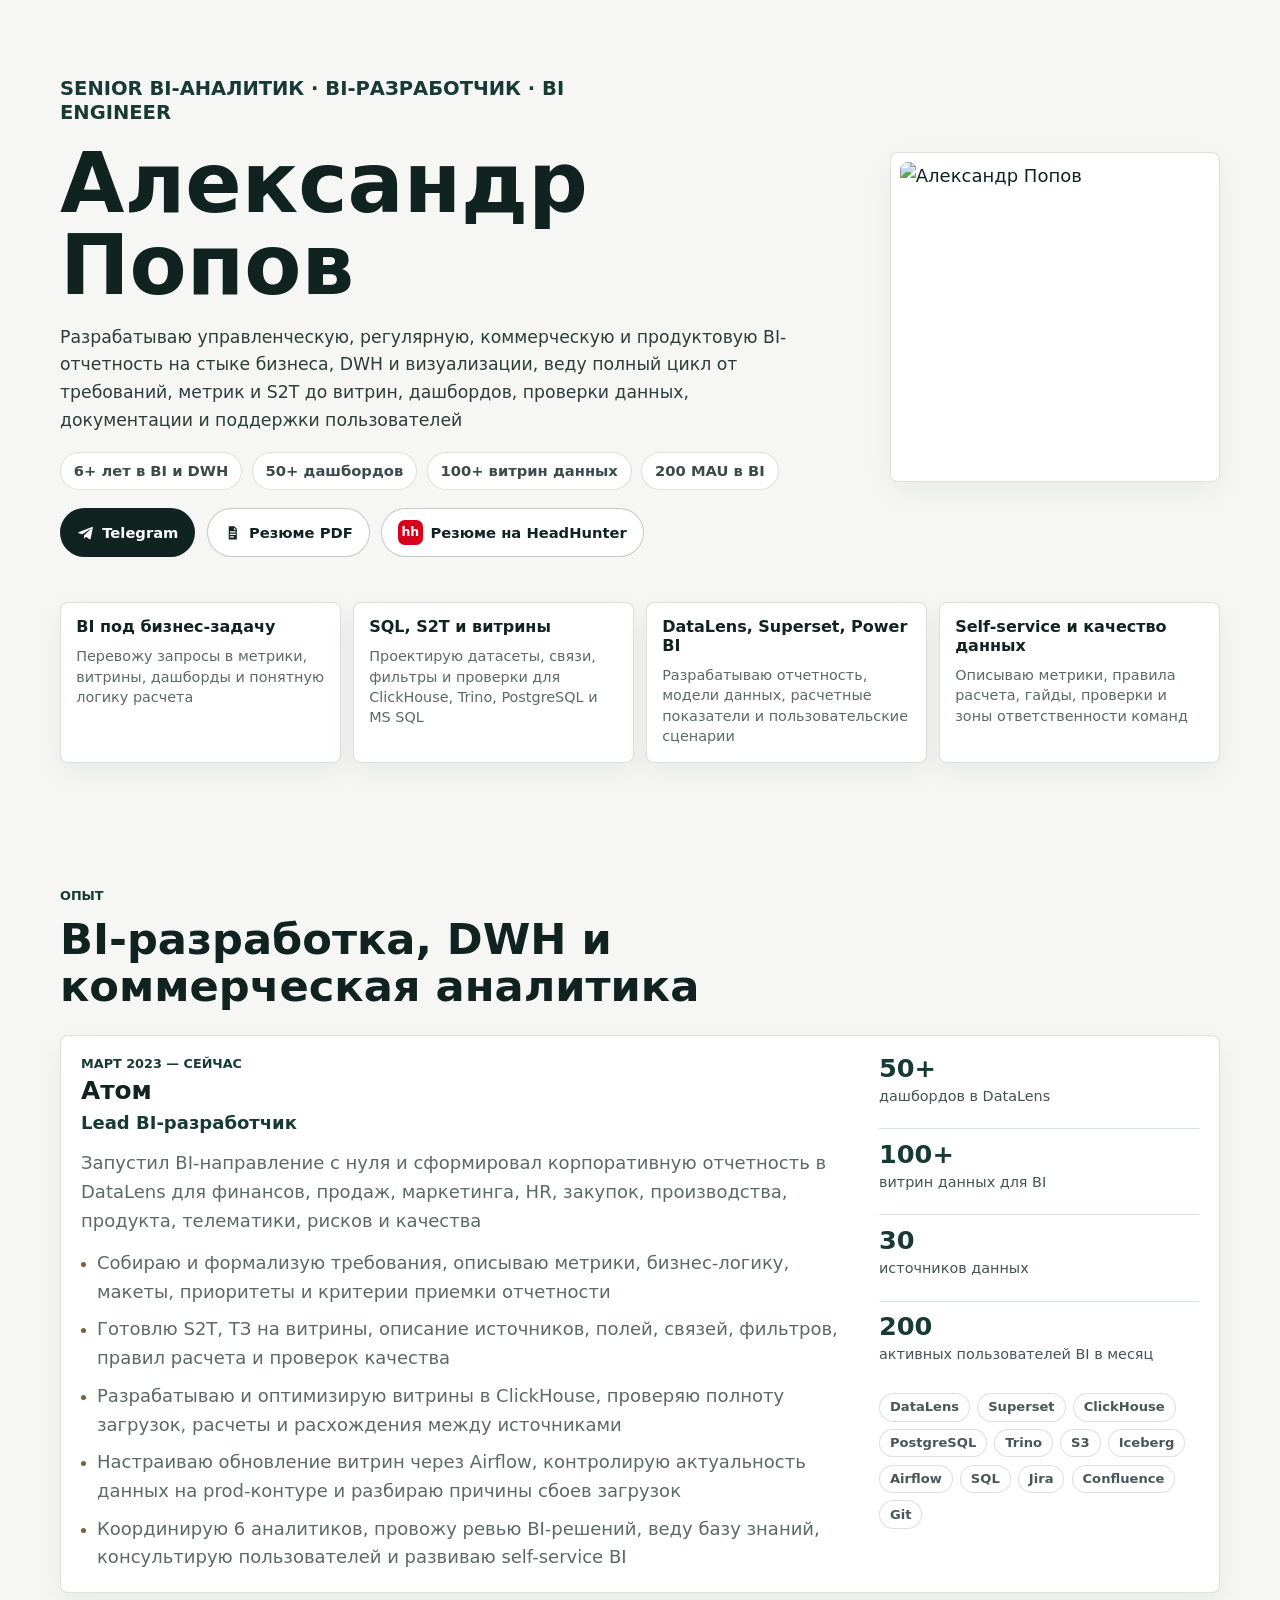
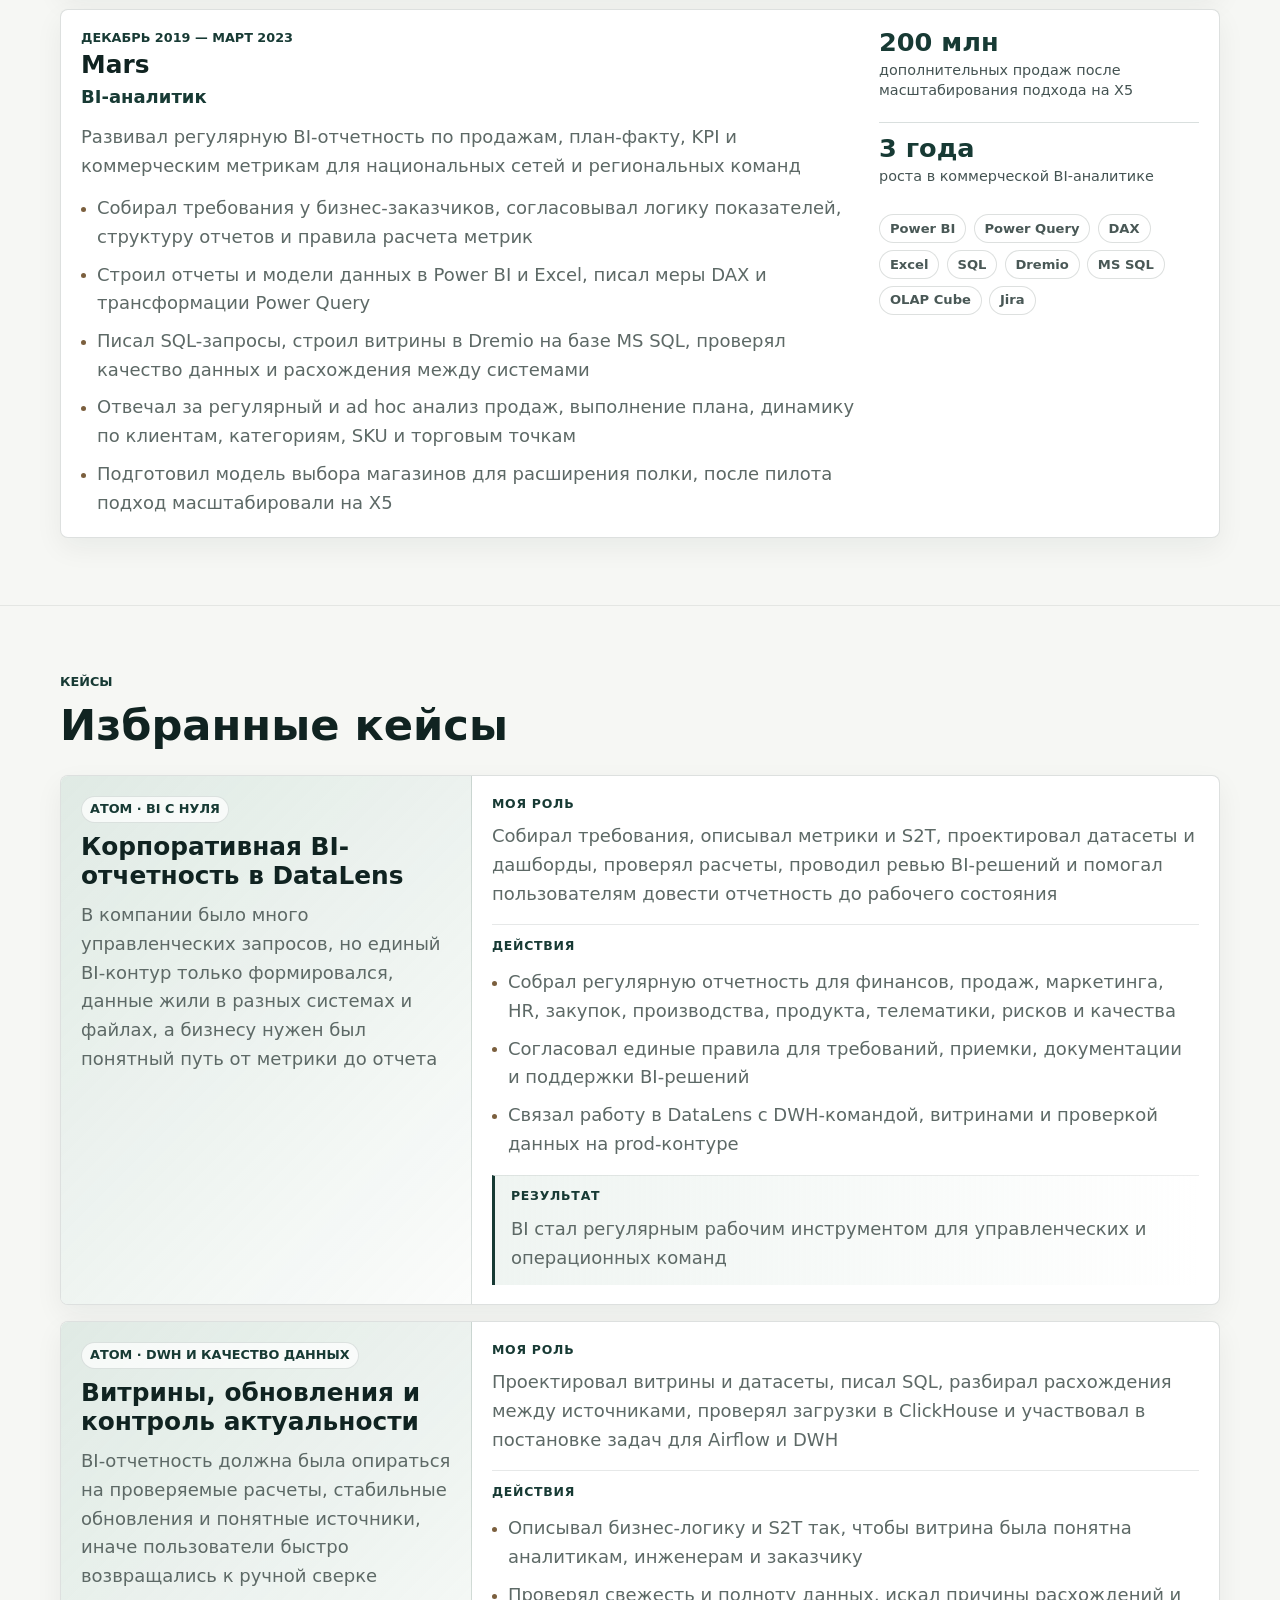
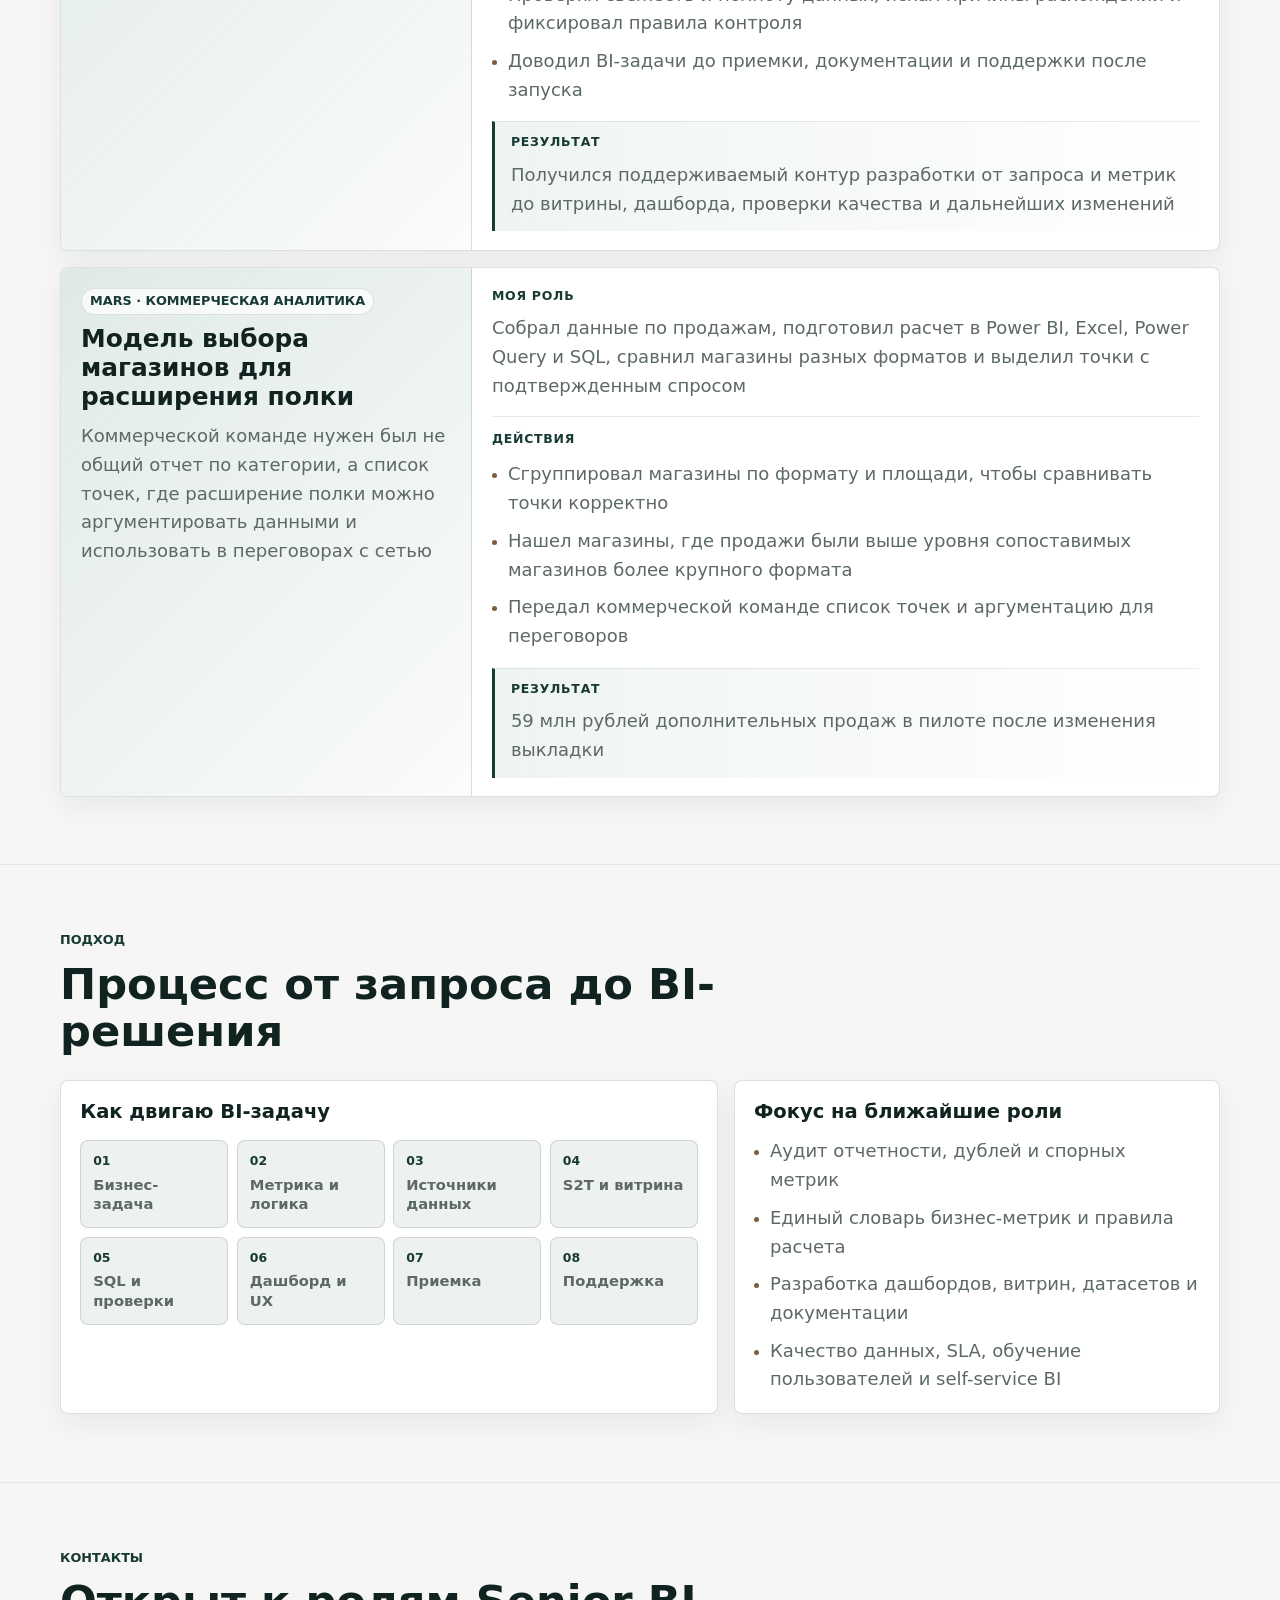
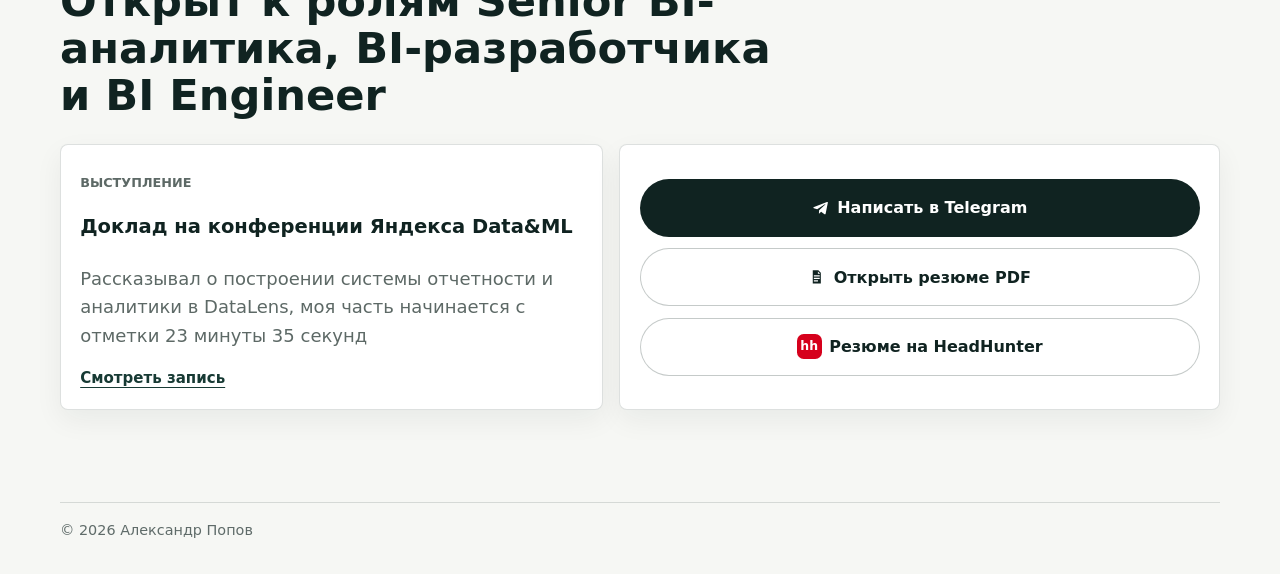
==== commit d873eafa: "Refine BI hero metrics and cases" ====
--- a/index.html
+++ b/index.html
@@ -13,7 +13,7 @@
       content="Александр Попов, Senior BI-аналитик, BI-разработчик, BI Engineer, DataLens, Power BI, Superset, ClickHouse, Airflow, SQL"
     />
     <meta name="theme-color" content="#173a34" />
-    <link rel="canonical" href="https://analyst.github.io/" />
+    <link rel="canonical" href="https://adikant.github.io/analyst/" />
     <link rel="icon" href="assets/images/favicon.svg" type="image/svg+xml" />
     <meta property="og:type" content="profile" />
     <meta property="og:locale" content="ru_RU" />
@@ -22,10 +22,10 @@
       property="og:description"
       content="BI-разработка, DWH, DataLens, Superset, Power BI, ClickHouse, Airflow, S2T и self-service BI"
     />
-    <meta property="og:url" content="https://analyst.github.io/" />
+    <meta property="og:url" content="https://adikant.github.io/analyst/" />
     <meta
       property="og:image"
-      content="https://analyst.github.io/assets/images/og-preview.png"
+      content="https://adikant.github.io/analyst/assets/images/og-preview.png"
     />
     <meta property="og:image:width" content="1200" />
     <meta property="og:image:height" content="630" />
@@ -42,14 +42,14 @@
     />
     <meta
       name="twitter:image"
-      content="https://analyst.github.io/assets/images/og-preview.png"
+      content="https://adikant.github.io/analyst/assets/images/og-preview.png"
     />
     <script type="application/ld+json">
       {
         "@context": "https://schema.org",
         "@type": "ProfilePage",
         "inLanguage": "ru",
-        "url": "https://analyst.github.io/",
+        "url": "https://adikant.github.io/analyst/",
         "name": "Александр Попов - Senior BI-аналитик и BI Engineer",
         "description": "Портфолио Александра Попова для ролей Senior BI-аналитика, BI-разработчика и BI Engineer",
         "mainEntity": {
@@ -57,8 +57,8 @@
           "name": "Александр Попов",
           "jobTitle": "Senior BI-аналитик, BI-разработчик, BI Engineer",
           "description": "BI-разработчик с опытом более 6 лет в DWH и BI. Ведет полный цикл от требований, метрик и S2T до витрин, дашбордов, проверки качества, документации и поддержки пользователей.",
-          "url": "https://analyst.github.io/",
-          "image": "https://analyst.github.io/assets/images/profile-hero.jpg",
+          "url": "https://adikant.github.io/analyst/",
+          "image": "https://adikant.github.io/analyst/assets/images/profile-hero.jpg",
           "sameAs": [
             "https://t.me/adikant",
             "https://hh.ru/resume/b0bc9b00ff10b70d850039ed1f713379735831"
@@ -85,7 +85,6 @@
               <li>6+ лет в BI и DWH</li>
               <li>50+ дашбордов</li>
               <li>100+ витрин данных</li>
-              <li>30 источников данных</li>
               <li>200 MAU в BI</li>
             </ul>
             <div class="cta-row">
@@ -257,24 +256,86 @@
         <div class="container">
           <div class="section-head section-head-compact">
             <p class="section-kicker">Кейсы</p>
-            <h2 id="cases-title">Проекты, близкие к вакансиям BI и Data</h2>
+            <h2 id="cases-title">Избранные кейсы</h2>
           </div>
 
           <div class="cases-list">
-            <article class="technical-project">
-              <p class="section-kicker">BI с нуля</p>
-              <h3>Запуск корпоративной отчетности</h3>
-              <p>Собрал BI-контур для ключевых команд, стандартизировал требования, ревью, приемку, документацию и поддержку пользователей</p>
-            </article>
-            <article class="technical-project">
-              <p class="section-kicker">DWH и витрины</p>
-              <h3>DataLens, SQL, ClickHouse и Airflow</h3>
-              <p>Проектирую витрины, проверяю актуальность данных на prod-контуре, разбираю причины сбоев и контролирую корректность расчетов</p>
-            </article>
-            <article class="technical-project">
-              <p class="section-kicker">Коммерческая аналитика</p>
-              <h3>Модель выбора магазинов для расширения полки</h3>
-              <p>Нашел точки с подтвержденным потенциалом спроса, пилот принес 59 млн рублей, масштабирование на X5 дало около 200 млн рублей</p>
+            <article class="case-card">
+              <div class="case-card-head">
+                <p class="case-company">Атом · BI с нуля</p>
+                <h3>Корпоративная BI-отчетность в DataLens</h3>
+                <p>В компании было много управленческих запросов, но единый BI-контур только формировался, данные жили в разных системах и файлах, а бизнесу нужен был понятный путь от метрики до отчета</p>
+              </div>
+              <div class="case-card-body">
+                <section>
+                  <h4>Моя роль</h4>
+                  <p>Собирал требования, описывал метрики и S2T, проектировал датасеты и дашборды, проверял расчеты, проводил ревью BI-решений и помогал пользователям довести отчетность до рабочего состояния</p>
+                </section>
+                <section>
+                  <h4>Действия</h4>
+                  <ul>
+                    <li>Собрал регулярную отчетность для финансов, продаж, маркетинга, HR, закупок, производства, продукта, телематики, рисков и качества</li>
+                    <li>Согласовал единые правила для требований, приемки, документации и поддержки BI-решений</li>
+                    <li>Связал работу в DataLens с DWH-командой, витринами и проверкой данных на prod-контуре</li>
+                  </ul>
+                </section>
+                <section class="case-result">
+                  <h4>Результат</h4>
+                  <p>BI стал регулярным рабочим инструментом для управленческих и операционных команд</p>
+                </section>
+              </div>
+            </article>
+
+            <article class="case-card">
+              <div class="case-card-head">
+                <p class="case-company">Атом · DWH и качество данных</p>
+                <h3>Витрины, обновления и контроль актуальности</h3>
+                <p>BI-отчетность должна была опираться на проверяемые расчеты, стабильные обновления и понятные источники, иначе пользователи быстро возвращались к ручной сверке</p>
+              </div>
+              <div class="case-card-body">
+                <section>
+                  <h4>Моя роль</h4>
+                  <p>Проектировал витрины и датасеты, писал SQL, разбирал расхождения между источниками, проверял загрузки в ClickHouse и участвовал в постановке задач для Airflow и DWH</p>
+                </section>
+                <section>
+                  <h4>Действия</h4>
+                  <ul>
+                    <li>Описывал бизнес-логику и S2T так, чтобы витрина была понятна аналитикам, инженерам и заказчику</li>
+                    <li>Проверял свежесть и полноту данных, искал причины расхождений и фиксировал правила контроля</li>
+                    <li>Доводил BI-задачи до приемки, документации и поддержки после запуска</li>
+                  </ul>
+                </section>
+                <section class="case-result">
+                  <h4>Результат</h4>
+                  <p>Получился поддерживаемый контур разработки от запроса и метрик до витрины, дашборда, проверки качества и дальнейших изменений</p>
+                </section>
+              </div>
+            </article>
+
+            <article class="case-card">
+              <div class="case-card-head">
+                <p class="case-company">Mars · коммерческая аналитика</p>
+                <h3>Модель выбора магазинов для расширения полки</h3>
+                <p>Коммерческой команде нужен был не общий отчет по категории, а список точек, где расширение полки можно аргументировать данными и использовать в переговорах с сетью</p>
+              </div>
+              <div class="case-card-body">
+                <section>
+                  <h4>Моя роль</h4>
+                  <p>Собрал данные по продажам, подготовил расчет в Power BI, Excel, Power Query и SQL, сравнил магазины разных форматов и выделил точки с подтвержденным спросом</p>
+                </section>
+                <section>
+                  <h4>Действия</h4>
+                  <ul>
+                    <li>Сгруппировал магазины по формату и площади, чтобы сравнивать точки корректно</li>
+                    <li>Нашел магазины, где продажи были выше уровня сопоставимых магазинов более крупного формата</li>
+                    <li>Передал коммерческой команде список точек и аргументацию для переговоров</li>
+                  </ul>
+                </section>
+                <section class="case-result">
+                  <h4>Результат</h4>
+                  <p>59 млн рублей дополнительных продаж в пилоте после изменения выкладки</p>
+                </section>
+              </div>
             </article>
           </div>
         </div>
--- a/styles.css
+++ b/styles.css
@@ -1 +1,910 @@
-:root{--bg:#f6f7f4;--surface:#ffffff;--surface-soft:#edf2ee;--ink:#102321;--muted:#5d6966;--line:rgba(16,35,33,0.14);--line-strong:rgba(16,35,33,0.22);--accent:#173a34;--accent-soft:#dfeae4;--warm:#7b5f3e;--shadow:0 10px 28px rgba(16,35,33,0.06);--radius-lg:16px;--radius-md:12px;--radius-sm:8px}*,*::before,*::after{box-sizing:border-box}html{scroll-behavior:smooth}body{margin:0;overflow-x:hidden;background:var(--bg);color:var(--ink);font-family:system-ui,-apple-system,BlinkMacSystemFont,"Segoe UI",sans-serif;font-size:18px;line-height:1.6;text-rendering:optimizeLegibility}h1,h2,h3,h4,p,ul,ol,figure{margin:0}img{display:block;max-width:100%}a{color:inherit}.container{width:min(1160px,calc(100% - 40px));margin:0 auto}.skip-link{position:fixed;top:0.75rem;left:0.75rem;z-index:100;padding:0.6rem 0.85rem;border-radius:var(--radius-sm);background:var(--ink);color:#fff;font-weight:800;text-decoration:none;transform:translateY(-160%)}.skip-link:focus{transform:translateY(0)}.hero{padding:4.8rem 0 2.7rem}.hero-grid{display:grid;grid-template-columns:minmax(0,1fr) minmax(260px,330px);gap:3rem;align-items:center}.hero-copy{display:grid;gap:1.1rem;max-width:790px}.hero-role,.section-kicker,.case-company,.timeline-period{color:var(--accent);font-size:0.8rem;font-weight:850;letter-spacing:0.08em;line-height:1.3;text-transform:uppercase}.hero-role{max-width:42ch;font-size:clamp(1.1rem,1.45vw,1.35rem);letter-spacing:0.045em;line-height:1.25}.hero-headline{max-width:13ch;font-size:clamp(3rem,7vw,5.5rem);line-height:0.98}.hero-summary{max-width:68ch;color:rgba(16,35,33,0.88);font-size:1.08rem}.hero-proof-list{display:flex;flex-wrap:wrap;gap:0.6rem;padding:0;list-style:none}.hero-proof-list li{padding:0.55rem 0.8rem;border:1px solid var(--line);border-radius:999px;background:var(--surface);color:rgba(16,35,33,0.82);font-size:0.92rem;font-weight:800;line-height:1.25}.hero-media{width:100%;padding:0.55rem;border:1px solid var(--line);border-radius:var(--radius-lg);background:var(--surface);box-shadow:var(--shadow)}.hero-media img{width:100%;aspect-ratio:1;height:auto;border-radius:12px;object-fit:cover;object-position:center 48%}.cta-row,.case-contact-actions{display:flex;flex-wrap:wrap;gap:0.7rem}.btn{display:inline-flex;align-items:center;justify-content:center;gap:0.48rem;min-height:46px;max-width:100%;padding:0.72rem 1rem;border:1px solid transparent;border-radius:999px;font:inherit;font-size:0.92rem;font-weight:850;line-height:1.2;text-align:center;text-decoration:none;white-space:normal}.btn-icon{display:inline-grid;flex:0 0 auto;place-items:center;width:1.1rem;height:1.1rem}.btn-icon svg{width:100%;height:100%;fill:currentColor}.btn-icon-hh{width:1.55rem;height:1.55rem;border-radius:0.42rem;background:#d6001c;color:#fff;font-size:0.78rem;font-weight:900;line-height:1;text-transform:lowercase}.btn-primary{background:var(--ink);color:#fff}.btn-secondary{border-color:var(--line-strong);background:var(--surface);color:var(--ink)}.section{padding:4.2rem 0}.useful-strip{padding:0 0 3.6rem}.useful-grid{display:grid;grid-template-columns:repeat(4,minmax(0,1fr));gap:0.75rem}.useful-item{min-height:132px;padding:0.95rem;border:1px solid var(--line);border-radius:var(--radius-md);background:var(--surface);box-shadow:var(--shadow)}.useful-item h3{color:var(--ink);font-size:1rem;line-height:1.18}.useful-item p{margin-top:0.55rem;color:var(--muted);font-size:0.9rem;line-height:1.42}.section+.section,.case-detail-section,.case-contact{border-top:1px solid rgba(16,35,33,0.08)}.section-head{display:grid;gap:0.75rem;margin-bottom:1.6rem}.section-head-grid{display:grid;grid-template-columns:minmax(0,0.78fr) minmax(280px,0.54fr);gap:2rem;align-items:start}.section-head h2{max-width:20ch;font-size:clamp(2rem,4vw,3rem);line-height:1.08}.section-head-compact .section-head-grid{grid-template-columns:minmax(0,1fr)}.section-head-compact h2{max-width:24ch}.section-head p{max-width:60ch;color:var(--muted);font-size:1rem}.experience-list,.cases-list,.technical-projects{display:grid;gap:1rem}.experience-card,.case-card,.technical-project,.process-card,.leader-role-card,.speaking-card,.contact-card,.case-detail-block{border:1px solid var(--line);border-radius:var(--radius-lg);background:var(--surface);box-shadow:var(--shadow)}.experience-card{display:grid;grid-template-columns:minmax(0,1fr) 320px;gap:1.5rem;padding:1.25rem}.experience-main h3{margin-top:0.28rem;font-size:1.55rem;line-height:1.15}.timeline-role{margin-top:0.2rem;color:var(--accent);font-weight:850}.experience-context{margin-top:0.7rem;color:var(--muted)}.responsibility-list,.case-card-body ul,.leader-role-card ul,.case-detail-block ul,.contact-list{display:grid;gap:0.55rem;margin-top:0.85rem;padding:0;list-style:none}.responsibility-list li,.case-card-body li,.leader-role-card li,.case-detail-block li,.contact-list li{position:relative;padding-left:1rem;color:var(--muted)}.responsibility-list li::before,.case-card-body li::before,.leader-role-card li::before,.case-detail-block li::before,.contact-list li::before{content:"";position:absolute;top:0.72em;left:0;width:5px;height:5px;border-radius:50%;background:var(--warm)}.experience-side{display:grid;align-content:start;gap:1rem}.metric-list{display:grid;gap:0.6rem}.metric-item{padding:0.85rem;border:1px solid rgba(23,58,52,0.14);border-radius:var(--radius-md);background:var(--accent-soft)}.metric-item strong,.metric-item span{display:block}.metric-item strong{color:var(--accent);font-size:1.6rem;line-height:1}.metric-item span{margin-top:0.35rem;color:rgba(16,35,33,0.78);font-size:0.9rem;line-height:1.35}.tech-list{display:flex;flex-wrap:wrap;gap:0.45rem;margin:0;padding:0;list-style:none}.tech-list li{padding:0.34rem 0.62rem;border:1px solid var(--line);border-radius:999px;background:var(--surface);color:rgba(16,35,33,0.76);font-size:0.82rem;font-weight:750;line-height:1.2}.case-card{position:relative;display:grid;grid-template-columns:minmax(260px,0.55fr) minmax(0,1fr);gap:0;overflow:hidden;padding:0;transition:border-color 0.22s ease,box-shadow 0.22s ease,transform 0.22s ease}.case-card:hover{border-color:rgba(23,58,52,0.24);box-shadow:0 18px 42px rgba(16,35,33,0.09);transform:translateY(-2px)}.case-card-head{display:grid;align-content:start;padding:1.25rem;border-right:1px solid rgba(16,35,33,0.1);background:linear-gradient(135deg,rgba(223,234,228,0.95),rgba(255,255,255,0.76)),var(--surface-soft)}.case-card-head .case-company{width:fit-content;max-width:100%;padding:0.28rem 0.5rem;border:1px solid rgba(23,58,52,0.13);border-radius:999px;background:rgba(255,255,255,0.72);color:var(--accent)}.case-card-head h3{margin-top:0.62rem;font-size:1.55rem;line-height:1.16}.case-card-head p:last-child,.case-card-body p,.technical-project p,.process-card li,.speaking-card p,.contact-card p,.case-detail-block p,.result-list span{color:var(--muted)}.case-card-head p:last-child,.case-card-body p,.technical-project p,.case-detail-block p{margin-top:0.65rem}.case-card-body{display:grid;gap:0;padding:1.25rem 1.25rem 1.15rem}.case-card-body section{padding:0.85rem 0 0.95rem;border-top:1px solid rgba(16,35,33,0.1)}.case-card-body section:first-child{padding-top:0;border-top:0}.case-card-body h4{color:var(--accent);font-size:0.78rem;font-weight:850;letter-spacing:0.06em;line-height:1.3;text-transform:uppercase}.case-result{margin-top:0.1rem;padding:0.75rem 0 0.8rem 1rem;border-top:1px solid rgba(16,35,33,0.1);border-left:3px solid var(--accent);background:linear-gradient(90deg,rgba(223,234,228,0.5),rgba(223,234,228,0))}.text-link{display:inline-flex;width:fit-content;color:var(--accent);font-size:0.94rem;font-weight:850;text-decoration:underline;text-underline-offset:4px}.case-card .text-link{margin-top:0.95rem}.technical-project{padding:1.15rem}.technical-project h3{margin-top:0.55rem;font-size:1.15rem;line-height:1.25}.process-layout{display:grid;grid-template-columns:minmax(0,1.15fr) minmax(280px,0.85fr);gap:1rem;align-items:stretch}.process-card,.leader-role-card{padding:1.2rem}.process-card h3,.leader-role-card h3,.architecture-copy h3,.speaking-card h3,.contact-card h3{font-size:1.22rem;line-height:1.22}.process-list{display:grid;grid-template-columns:repeat(4,minmax(0,1fr));gap:0.55rem;margin-top:1rem;padding:0;list-style:none;counter-reset:process}.process-list li{min-height:88px;padding:0.75rem;border:1px solid var(--line);border-radius:var(--radius-md);background:var(--surface-soft);font-size:0.92rem;font-weight:750;line-height:1.3;counter-increment:process}.process-list li::before{content:counter(process,decimal-leading-zero);display:block;margin-bottom:0.35rem;color:var(--accent);font-size:0.78rem;font-weight:900}.architecture-section{margin-top:1.2rem}.architecture-copy{display:grid;grid-template-columns:minmax(0,1fr);gap:1rem;align-items:start;margin-bottom:0.9rem}.architecture-scroll{overflow-x:auto;padding:0.25rem 0.25rem 0.7rem;scrollbar-color:rgba(23,58,52,0.36) transparent}.architecture-flow{display:grid;grid-template-columns:repeat(5,minmax(190px,1fr));gap:0.8rem;min-width:1040px;margin:0;padding:0;list-style:none}.architecture-stage{position:relative;display:grid;grid-template-rows:auto 1fr;gap:0.75rem;min-height:292px;padding:1rem;border:1px solid var(--line);border-radius:18px;background:var(--surface);box-shadow:var(--shadow)}.architecture-stage h4{color:var(--ink);font-size:1.08rem;line-height:1.2}.architecture-stage p{margin-top:0.35rem;color:var(--muted);font-size:0.88rem;line-height:1.42}.architecture-tools{display:grid;align-content:end;gap:0.4rem;margin:0;padding:0;list-style:none}.architecture-tool{display:inline-flex;align-items:center;gap:0.36rem;width:100%;min-height:34px;padding:0.38rem 0.6rem;border:1px solid rgba(23,58,52,0.1);border-radius:999px;background:var(--surface-soft);color:rgba(16,35,33,0.82);font-size:0.8rem;font-weight:800;line-height:1.12}.architecture-arrow{position:absolute;top:50%;right:-0.78rem;z-index:2;display:grid;width:1.38rem;height:1.38rem;place-items:center;border:1px solid var(--line);border-radius:999px;background:var(--surface);color:var(--accent);font-size:0.86rem;font-weight:900;line-height:1;transform:translateY(-50%)}.contact-layout{display:grid;grid-template-columns:minmax(0,0.95fr) minmax(0,1.05fr);gap:1rem}.speaking-card,.contact-card{padding:1.2rem;display:grid;align-content:center;gap:0.95rem}.speaking-card h3{margin-top:0.55rem}.speaking-card p,.contact-card p{margin-top:0.65rem}.contact-actions{display:grid;gap:0.72rem}.contact-actions .btn{width:100%;min-height:58px;font-size:1rem}.reveal-ready .reveal-item{opacity:1}@media (prefers-reduced-motion:no-preference){.reveal-ready .reveal-item{opacity:0;transform:translateY(18px);transition:opacity 0.62s ease,transform 0.62s cubic-bezier(0.22,1,0.36,1)}.reveal-ready .reveal-item.is-visible{opacity:1;transform:translateY(0)}}.site-footer{padding:1.5rem 0 2rem}.footer-inner{display:flex;flex-wrap:wrap;justify-content:space-between;gap:0.7rem 1rem;padding-top:1rem;border-top:1px solid var(--line)}.footer-inner p{color:rgba(16,35,33,0.66);font-size:0.9rem}.case-hero{padding:4rem 0 3.2rem}.case-hero-grid{max-width:920px}.case-hero h1{max-width:18ch;margin-top:0.6rem;font-size:clamp(2.35rem,5vw,4.2rem);line-height:1.04}.case-hero p:last-child{max-width:68ch;margin-top:1rem;color:rgba(16,35,33,0.84);font-size:1.08rem}.back-link{display:inline-flex;margin-bottom:1rem;color:var(--accent);font-size:0.94rem;font-weight:850;text-decoration:none}.case-detail-grid{display:grid;grid-template-columns:repeat(2,minmax(0,1fr));gap:1rem}.case-detail-block{padding:1.15rem}.case-detail-block h2{font-size:1.2rem;line-height:1.2}.case-detail-wide{grid-column:1 / -1}.result-list li{display:grid;gap:0.3rem}.result-list strong{color:var(--accent);font-size:1.08rem}.case-tech-list{margin-top:0.85rem}.case-tech-list li{padding-left:0.62rem}.case-tech-list li::before{display:none}.case-contact-inner{display:flex;align-items:center;justify-content:space-between;gap:1rem}:where(a,button,.btn):focus-visible{outline:3px solid rgba(123,95,62,0.42);outline-offset:3px}@media (max-width:1080px){.experience-card,.case-card,.process-layout,.contact-layout,.section-head-grid{grid-template-columns:1fr}.process-list{grid-template-columns:repeat(2,minmax(0,1fr))}.useful-grid{grid-template-columns:repeat(2,minmax(0,1fr))}}@media (max-width:760px){body{font-size:17px}.container{width:calc(100% - 28px)}.hero{padding:3.1rem 0 3.4rem}.hero-grid{grid-template-columns:1fr;gap:1.5rem}.hero-media{width:100%;max-width:520px;justify-self:center}.section{padding:3.2rem 0}.experience-card,.case-card,.technical-project,.process-card,.leader-role-card,.speaking-card,.contact-card,.case-detail-block{padding:1rem}.process-list,.useful-grid,.case-detail-grid{grid-template-columns:1fr}.case-card-head{border-right:0;border-bottom:1px solid rgba(16,35,33,0.1)}.architecture-flow{min-width:980px}.case-contact-inner{display:grid}.btn{width:100%}}@media (max-width:420px){.hero-headline{font-size:2.6rem}.hero-summary{font-size:1rem}.hero-proof-list{display:grid}.section-head h2{font-size:1.82rem}}@media (prefers-reduced-motion:reduce){html{scroll-behavior:auto}*,*::before,*::after{animation-duration:0.01ms !important;animation-iteration-count:1 !important;transition-duration:0.01ms !important}}+:root {
+  --bg: #f6f7f4;
+  --surface: #ffffff;
+  --surface-soft: #edf2ee;
+  --ink: #102321;
+  --muted: #5d6966;
+  --line: rgba(16, 35, 33, 0.14);
+  --line-strong: rgba(16, 35, 33, 0.24);
+  --accent: #173a34;
+  --accent-soft: #dfeae4;
+  --warm: #7b5f3e;
+  --warm-soft: #efe7da;
+  --shadow: 0 10px 28px rgba(16, 35, 33, 0.06);
+  --radius: 8px;
+}
+
+*,
+*::before,
+*::after {
+  box-sizing: border-box;
+}
+
+html {
+  scroll-behavior: smooth;
+}
+
+body {
+  margin: 0;
+  overflow-x: hidden;
+  background: var(--bg);
+  color: var(--ink);
+  font-family: system-ui, -apple-system, BlinkMacSystemFont, "Segoe UI", sans-serif;
+  font-size: 18px;
+  line-height: 1.6;
+  text-rendering: optimizeLegibility;
+}
+
+body,
+button,
+input,
+textarea,
+select {
+  letter-spacing: 0;
+}
+
+h1,
+h2,
+h3,
+h4,
+p,
+ul,
+ol,
+figure {
+  margin: 0;
+}
+
+img {
+  display: block;
+  max-width: 100%;
+}
+
+a {
+  color: inherit;
+}
+
+svg {
+  display: block;
+}
+
+.container {
+  width: min(1160px, calc(100% - 40px));
+  margin: 0 auto;
+}
+
+.skip-link {
+  position: fixed;
+  top: 0.75rem;
+  left: 0.75rem;
+  z-index: 100;
+  padding: 0.6rem 0.85rem;
+  border-radius: var(--radius);
+  background: var(--ink);
+  color: #fff;
+  font-weight: 800;
+  text-decoration: none;
+  transform: translateY(-160%);
+}
+
+.skip-link:focus {
+  transform: translateY(0);
+}
+
+.hero {
+  padding: 4.8rem 0 2.8rem;
+}
+
+.hero-grid {
+  display: grid;
+  grid-template-columns: minmax(0, 1fr) minmax(280px, 330px);
+  gap: 3rem;
+  align-items: center;
+}
+
+.hero-copy {
+  display: grid;
+  gap: 1.1rem;
+  max-width: 790px;
+}
+
+.hero-role,
+.section-kicker,
+.case-company,
+.timeline-period {
+  color: var(--accent);
+  font-size: 0.8rem;
+  font-weight: 850;
+  letter-spacing: 0;
+  line-height: 1.3;
+  text-transform: uppercase;
+}
+
+.hero-role {
+  max-width: 42ch;
+  font-size: 1.22rem;
+  line-height: 1.25;
+}
+
+.hero-headline {
+  max-width: 13ch;
+  font-size: 5.2rem;
+  line-height: 0.98;
+}
+
+.hero-summary {
+  max-width: 68ch;
+  color: rgba(16, 35, 33, 0.88);
+  font-size: 1.08rem;
+}
+
+.hero-proof-list {
+  display: flex;
+  flex-wrap: wrap;
+  gap: 0.6rem;
+  padding: 0;
+  list-style: none;
+}
+
+.hero-proof-list li {
+  min-height: 38px;
+  padding: 0.55rem 0.8rem;
+  border: 1px solid var(--line);
+  border-radius: 999px;
+  background: var(--surface);
+  color: rgba(16, 35, 33, 0.82);
+  font-size: 0.92rem;
+  font-weight: 800;
+  line-height: 1.25;
+}
+
+.hero-media {
+  width: 100%;
+  padding: 0.55rem;
+  border: 1px solid var(--line);
+  border-radius: var(--radius);
+  background: var(--surface);
+  box-shadow: var(--shadow);
+}
+
+.hero-media img {
+  width: 100%;
+  aspect-ratio: 1;
+  height: auto;
+  border-radius: var(--radius);
+  object-fit: cover;
+  object-position: center 48%;
+}
+
+.cta-row,
+.contact-actions {
+  display: flex;
+  flex-wrap: wrap;
+  gap: 0.7rem;
+}
+
+.btn {
+  display: inline-flex;
+  align-items: center;
+  justify-content: center;
+  gap: 0.48rem;
+  min-height: 46px;
+  max-width: 100%;
+  padding: 0.72rem 1rem;
+  border: 1px solid transparent;
+  border-radius: 999px;
+  font: inherit;
+  font-size: 0.92rem;
+  font-weight: 850;
+  line-height: 1.2;
+  text-align: center;
+  text-decoration: none;
+  white-space: normal;
+}
+
+.btn-icon {
+  display: inline-grid;
+  flex: 0 0 auto;
+  place-items: center;
+  width: 1.1rem;
+  height: 1.1rem;
+}
+
+.btn-icon svg {
+  width: 100%;
+  height: 100%;
+  fill: currentColor;
+}
+
+.btn-icon-hh {
+  width: 1.55rem;
+  height: 1.55rem;
+  border-radius: 0.42rem;
+  background: #d6001c;
+  color: #fff;
+  font-size: 0.78rem;
+  font-weight: 900;
+  line-height: 1;
+  text-transform: lowercase;
+}
+
+.btn-primary {
+  background: var(--ink);
+  color: #fff;
+}
+
+.btn-secondary {
+  border-color: var(--line-strong);
+  background: var(--surface);
+  color: var(--ink);
+}
+
+.section {
+  padding: 4.2rem 0;
+}
+
+.useful-strip {
+  padding: 0 0 3.6rem;
+}
+
+.useful-grid {
+  display: grid;
+  grid-template-columns: repeat(4, minmax(0, 1fr));
+  gap: 0.75rem;
+}
+
+.useful-item {
+  min-height: 132px;
+  padding: 0.95rem;
+  border: 1px solid var(--line);
+  border-radius: var(--radius);
+  background: var(--surface);
+  box-shadow: var(--shadow);
+}
+
+.useful-item h2 {
+  color: var(--ink);
+  font-size: 1rem;
+  line-height: 1.18;
+}
+
+.useful-item p {
+  margin-top: 0.55rem;
+  color: var(--muted);
+  font-size: 0.9rem;
+  line-height: 1.42;
+}
+
+.section + .section,
+.case-detail-section {
+  border-top: 1px solid rgba(16, 35, 33, 0.08);
+}
+
+.section-head {
+  display: grid;
+  gap: 0.75rem;
+  margin-bottom: 1.6rem;
+}
+
+.section-head h2 {
+  max-width: 24ch;
+  font-size: 2.7rem;
+  line-height: 1.08;
+}
+
+.experience-list,
+.cases-list {
+  display: grid;
+  gap: 1rem;
+}
+
+.experience-card,
+.case-card,
+.technical-project,
+.process-card,
+.leader-role-card,
+.speaking-card,
+.contact-card,
+.case-detail-block {
+  border: 1px solid var(--line);
+  border-radius: var(--radius);
+  background: var(--surface);
+  box-shadow: var(--shadow);
+}
+
+.experience-card {
+  display: grid;
+  grid-template-columns: minmax(0, 1fr) 320px;
+  gap: 1.5rem;
+  padding: 1.25rem;
+}
+
+.experience-main h3 {
+  margin-top: 0.28rem;
+  font-size: 1.55rem;
+  line-height: 1.15;
+}
+
+.timeline-role {
+  margin-top: 0.2rem;
+  color: var(--accent);
+  font-weight: 850;
+}
+
+.experience-context {
+  margin-top: 0.7rem;
+  color: var(--muted);
+}
+
+.responsibility-list,
+.case-card-body ul,
+.leader-role-card ul,
+.case-detail-block ul {
+  display: grid;
+  gap: 0.55rem;
+  margin-top: 0.85rem;
+  padding: 0;
+  list-style: none;
+}
+
+.responsibility-list li,
+.case-card-body li,
+.leader-role-card li,
+.case-detail-block li {
+  position: relative;
+  padding-left: 1rem;
+  color: var(--muted);
+}
+
+.responsibility-list li::before,
+.case-card-body li::before,
+.leader-role-card li::before,
+.case-detail-block li::before {
+  content: "";
+  position: absolute;
+  top: 0.72em;
+  left: 0;
+  width: 5px;
+  height: 5px;
+  border-radius: 50%;
+  background: var(--warm);
+}
+
+.experience-side {
+  display: grid;
+  align-content: start;
+  gap: 1rem;
+}
+
+.metric-list {
+  display: grid;
+  gap: 0.6rem;
+}
+
+.metric-item {
+  padding: 0.8rem 0 0.75rem;
+  border-top: 1px solid rgba(23, 58, 52, 0.16);
+}
+
+.metric-item:first-child {
+  border-top: 0;
+  padding-top: 0;
+}
+
+.metric-item strong,
+.metric-item span {
+  display: block;
+}
+
+.metric-item strong {
+  color: var(--accent);
+  font-size: 1.6rem;
+  line-height: 1;
+}
+
+.metric-item span {
+  margin-top: 0.35rem;
+  color: rgba(16, 35, 33, 0.78);
+  font-size: 0.9rem;
+  line-height: 1.35;
+}
+
+.tech-list {
+  display: flex;
+  flex-wrap: wrap;
+  gap: 0.45rem;
+  margin: 0;
+  padding: 0;
+  list-style: none;
+}
+
+.tech-list li {
+  padding: 0.34rem 0.62rem;
+  border: 1px solid var(--line);
+  border-radius: 999px;
+  background: var(--surface);
+  color: rgba(16, 35, 33, 0.76);
+  font-size: 0.82rem;
+  font-weight: 750;
+  line-height: 1.2;
+}
+
+.case-card {
+  display: grid;
+  grid-template-columns: minmax(260px, 0.55fr) minmax(0, 1fr);
+  gap: 0;
+  overflow: hidden;
+  padding: 0;
+  transition:
+    border-color 0.22s ease,
+    box-shadow 0.22s ease,
+    transform 0.22s ease;
+}
+
+.case-card:hover {
+  border-color: rgba(23, 58, 52, 0.24);
+  box-shadow: 0 18px 42px rgba(16, 35, 33, 0.09);
+  transform: translateY(-2px);
+}
+
+.case-card-head {
+  display: grid;
+  align-content: start;
+  padding: 1.25rem;
+  border-right: 1px solid rgba(16, 35, 33, 0.1);
+  background:
+    linear-gradient(135deg, rgba(223, 234, 228, 0.95), rgba(255, 255, 255, 0.76)),
+    var(--surface-soft);
+}
+
+.case-company {
+  width: fit-content;
+  max-width: 100%;
+  padding: 0.28rem 0.5rem;
+  border: 1px solid rgba(23, 58, 52, 0.13);
+  border-radius: 999px;
+  background: rgba(255, 255, 255, 0.72);
+  color: var(--accent);
+}
+
+.case-card-head h3 {
+  margin-top: 0.62rem;
+  font-size: 1.55rem;
+  line-height: 1.16;
+}
+
+.technical-project {
+  padding: 1.15rem;
+}
+
+.case-card-body p,
+.case-card-head p:last-child {
+  color: var(--muted);
+  margin-top: 0.65rem;
+}
+
+.case-card-body {
+  display: grid;
+  gap: 0;
+  padding: 1.25rem 1.25rem 1.15rem;
+}
+
+.case-card-body section {
+  padding: 0.85rem 0 0.95rem;
+  border-top: 1px solid rgba(16, 35, 33, 0.1);
+}
+
+.case-card-body section:first-child {
+  padding-top: 0;
+  border-top: 0;
+}
+
+.case-card-body h4 {
+  color: var(--accent);
+  font-size: 0.78rem;
+  font-weight: 850;
+  letter-spacing: 0.06em;
+  line-height: 1.3;
+  text-transform: uppercase;
+}
+
+.case-result {
+  margin-top: 0.1rem;
+  padding: 0.75rem 0 0.8rem 1rem;
+  border-top: 1px solid rgba(16, 35, 33, 0.1);
+  border-left: 3px solid var(--accent);
+  background: linear-gradient(90deg, rgba(223, 234, 228, 0.5), rgba(223, 234, 228, 0));
+}
+
+.case-card-body .case-result {
+  padding: 0.75rem 0 0.8rem 1rem;
+  border-top-color: rgba(16, 35, 33, 0.08);
+}
+
+.technical-project h3 {
+  margin-top: 0.55rem;
+  font-size: 1.15rem;
+  line-height: 1.25;
+}
+
+.technical-project p:last-child,
+.process-card li,
+.speaking-card p,
+.case-detail-block p,
+.resume-line span {
+  color: var(--muted);
+}
+
+.technical-project p:last-child {
+  margin-top: 0.65rem;
+}
+
+.process-layout {
+  display: grid;
+  grid-template-columns: minmax(0, 1.15fr) minmax(280px, 0.85fr);
+  gap: 1rem;
+  align-items: stretch;
+}
+
+.process-card,
+.leader-role-card {
+  padding: 1.2rem;
+}
+
+.process-card h3,
+.leader-role-card h3,
+.speaking-card h3,
+.contact-card h3 {
+  font-size: 1.22rem;
+  line-height: 1.22;
+}
+
+.process-list {
+  display: grid;
+  grid-template-columns: repeat(4, minmax(0, 1fr));
+  gap: 0.55rem;
+  margin-top: 1rem;
+  padding: 0;
+  list-style: none;
+  counter-reset: process;
+}
+
+.process-list li {
+  min-height: 88px;
+  padding: 0.75rem;
+  border: 1px solid var(--line);
+  border-radius: var(--radius);
+  background: var(--surface-soft);
+  font-size: 0.92rem;
+  font-weight: 750;
+  line-height: 1.3;
+  counter-increment: process;
+}
+
+.process-list li::before {
+  content: counter(process, decimal-leading-zero);
+  display: block;
+  margin-bottom: 0.35rem;
+  color: var(--accent);
+  font-size: 0.78rem;
+  font-weight: 900;
+}
+
+.contact-layout {
+  display: grid;
+  grid-template-columns: minmax(0, 0.95fr) minmax(0, 1.05fr);
+  gap: 1rem;
+}
+
+.speaking-card,
+.contact-card {
+  display: grid;
+  align-content: center;
+  gap: 0.95rem;
+  padding: 1.2rem;
+}
+
+.speaking-card h3 {
+  margin-top: 0.55rem;
+}
+
+.speaking-card p {
+  margin-top: 0.65rem;
+}
+
+.text-link {
+  display: inline-flex;
+  width: fit-content;
+  color: var(--accent);
+  font-size: 0.94rem;
+  font-weight: 850;
+  text-decoration: underline;
+  text-underline-offset: 4px;
+}
+
+.contact-actions {
+  display: grid;
+  gap: 0.72rem;
+}
+
+.contact-actions .btn {
+  width: 100%;
+  min-height: 58px;
+  font-size: 1rem;
+}
+
+.site-footer {
+  padding: 1.5rem 0 2rem;
+}
+
+.footer-inner {
+  display: flex;
+  flex-wrap: wrap;
+  justify-content: space-between;
+  gap: 0.7rem 1rem;
+  padding-top: 1rem;
+  border-top: 1px solid var(--line);
+}
+
+.footer-inner p {
+  color: rgba(16, 35, 33, 0.66);
+  font-size: 0.9rem;
+}
+
+.case-hero {
+  padding: 4rem 0 3.2rem;
+}
+
+.case-hero-grid {
+  display: grid;
+  gap: 0.6rem;
+  max-width: 920px;
+}
+
+.case-hero h1 {
+  max-width: 18ch;
+  font-size: 3.8rem;
+  line-height: 1.04;
+}
+
+.case-hero p:last-child {
+  max-width: 68ch;
+  color: rgba(16, 35, 33, 0.84);
+  font-size: 1.08rem;
+}
+
+.back-link {
+  display: inline-flex;
+  width: fit-content;
+  margin-bottom: 1rem;
+  color: var(--accent);
+  font-size: 0.94rem;
+  font-weight: 850;
+  text-decoration: none;
+}
+
+.resume-actions {
+  margin-top: 1rem;
+}
+
+.case-detail-grid {
+  display: grid;
+  grid-template-columns: repeat(2, minmax(0, 1fr));
+  gap: 1rem;
+}
+
+.case-detail-block {
+  padding: 1.15rem;
+  break-inside: avoid;
+}
+
+.case-detail-block h2 {
+  font-size: 1.2rem;
+  line-height: 1.2;
+}
+
+.case-detail-block p + p {
+  margin-top: 0.7rem;
+}
+
+.case-detail-wide {
+  grid-column: 1 / -1;
+}
+
+.case-tech-list {
+  margin-top: 0.85rem;
+}
+
+.case-tech-list li {
+  padding-left: 0.62rem;
+}
+
+.case-tech-list li::before {
+  display: none;
+}
+
+.resume-line {
+  display: grid;
+  gap: 0.35rem;
+  margin-top: 0.85rem;
+}
+
+.resume-line strong {
+  color: var(--accent);
+}
+
+:where(a, button, .btn):focus-visible {
+  outline: 3px solid rgba(123, 95, 62, 0.42);
+  outline-offset: 3px;
+}
+
+.reveal-ready .reveal-item {
+  opacity: 1;
+}
+
+@media (prefers-reduced-motion: no-preference) {
+  .reveal-ready .reveal-item {
+    opacity: 0;
+    transform: translateY(18px);
+    transition:
+      opacity 0.62s ease,
+      transform 0.62s cubic-bezier(0.22, 1, 0.36, 1);
+  }
+
+  .reveal-ready .reveal-item.is-visible {
+    opacity: 1;
+    transform: translateY(0);
+  }
+}
+
+@media (max-width: 1080px) {
+  .experience-card,
+  .case-card,
+  .process-layout,
+  .contact-layout {
+    grid-template-columns: 1fr;
+  }
+
+  .process-list,
+  .useful-grid {
+    grid-template-columns: repeat(2, minmax(0, 1fr));
+  }
+
+  .case-card-head {
+    border-right: 0;
+    border-bottom: 1px solid rgba(16, 35, 33, 0.1);
+  }
+}
+
+@media (max-width: 760px) {
+  body {
+    font-size: 17px;
+  }
+
+  .container {
+    width: calc(100% - 28px);
+  }
+
+  .hero {
+    padding: 3.1rem 0 3.4rem;
+  }
+
+  .hero-grid {
+    grid-template-columns: 1fr;
+    gap: 1.5rem;
+  }
+
+  .hero-media {
+    width: 100%;
+    max-width: 520px;
+    justify-self: center;
+  }
+
+  .hero-headline {
+    font-size: 3.8rem;
+  }
+
+  .section {
+    padding: 3.2rem 0;
+  }
+
+  .section-head h2 {
+    font-size: 2.2rem;
+  }
+
+  .experience-card,
+  .case-card,
+  .technical-project,
+  .process-card,
+  .leader-role-card,
+  .speaking-card,
+  .contact-card,
+  .case-detail-block {
+    padding: 1rem;
+  }
+
+  .process-list,
+  .useful-grid,
+  .case-detail-grid {
+    grid-template-columns: 1fr;
+  }
+
+  .btn {
+    width: 100%;
+  }
+}
+
+@media (max-width: 420px) {
+  .hero-role {
+    font-size: 1rem;
+  }
+
+  .hero-headline {
+    font-size: 2.8rem;
+  }
+
+  .hero-summary {
+    font-size: 1rem;
+  }
+
+  .hero-proof-list {
+    display: grid;
+  }
+
+  .section-head h2 {
+    font-size: 1.86rem;
+  }
+
+  .case-hero h1 {
+    font-size: 2.6rem;
+  }
+}
+
+@media print {
+  body {
+    background: #fff;
+    color: #000;
+    font-size: 12px;
+  }
+
+  .no-print,
+  .site-footer,
+  .skip-link {
+    display: none !important;
+  }
+
+  .section,
+  .case-hero {
+    padding: 1.2rem 0;
+  }
+
+  .container {
+    width: 100%;
+  }
+
+  .case-detail-grid {
+    grid-template-columns: 1fr;
+  }
+
+  .case-detail-block {
+    border-color: #d6d6d6;
+    box-shadow: none;
+  }
+
+  .case-detail-section {
+    border-top: 0;
+  }
+}
+
+@media (prefers-reduced-motion: reduce) {
+  html {
+    scroll-behavior: auto;
+  }
+
+  *,
+  *::before,
+  *::after {
+    animation-duration: 0.01ms !important;
+    animation-iteration-count: 1 !important;
+    transition-duration: 0.01ms !important;
+  }
+}
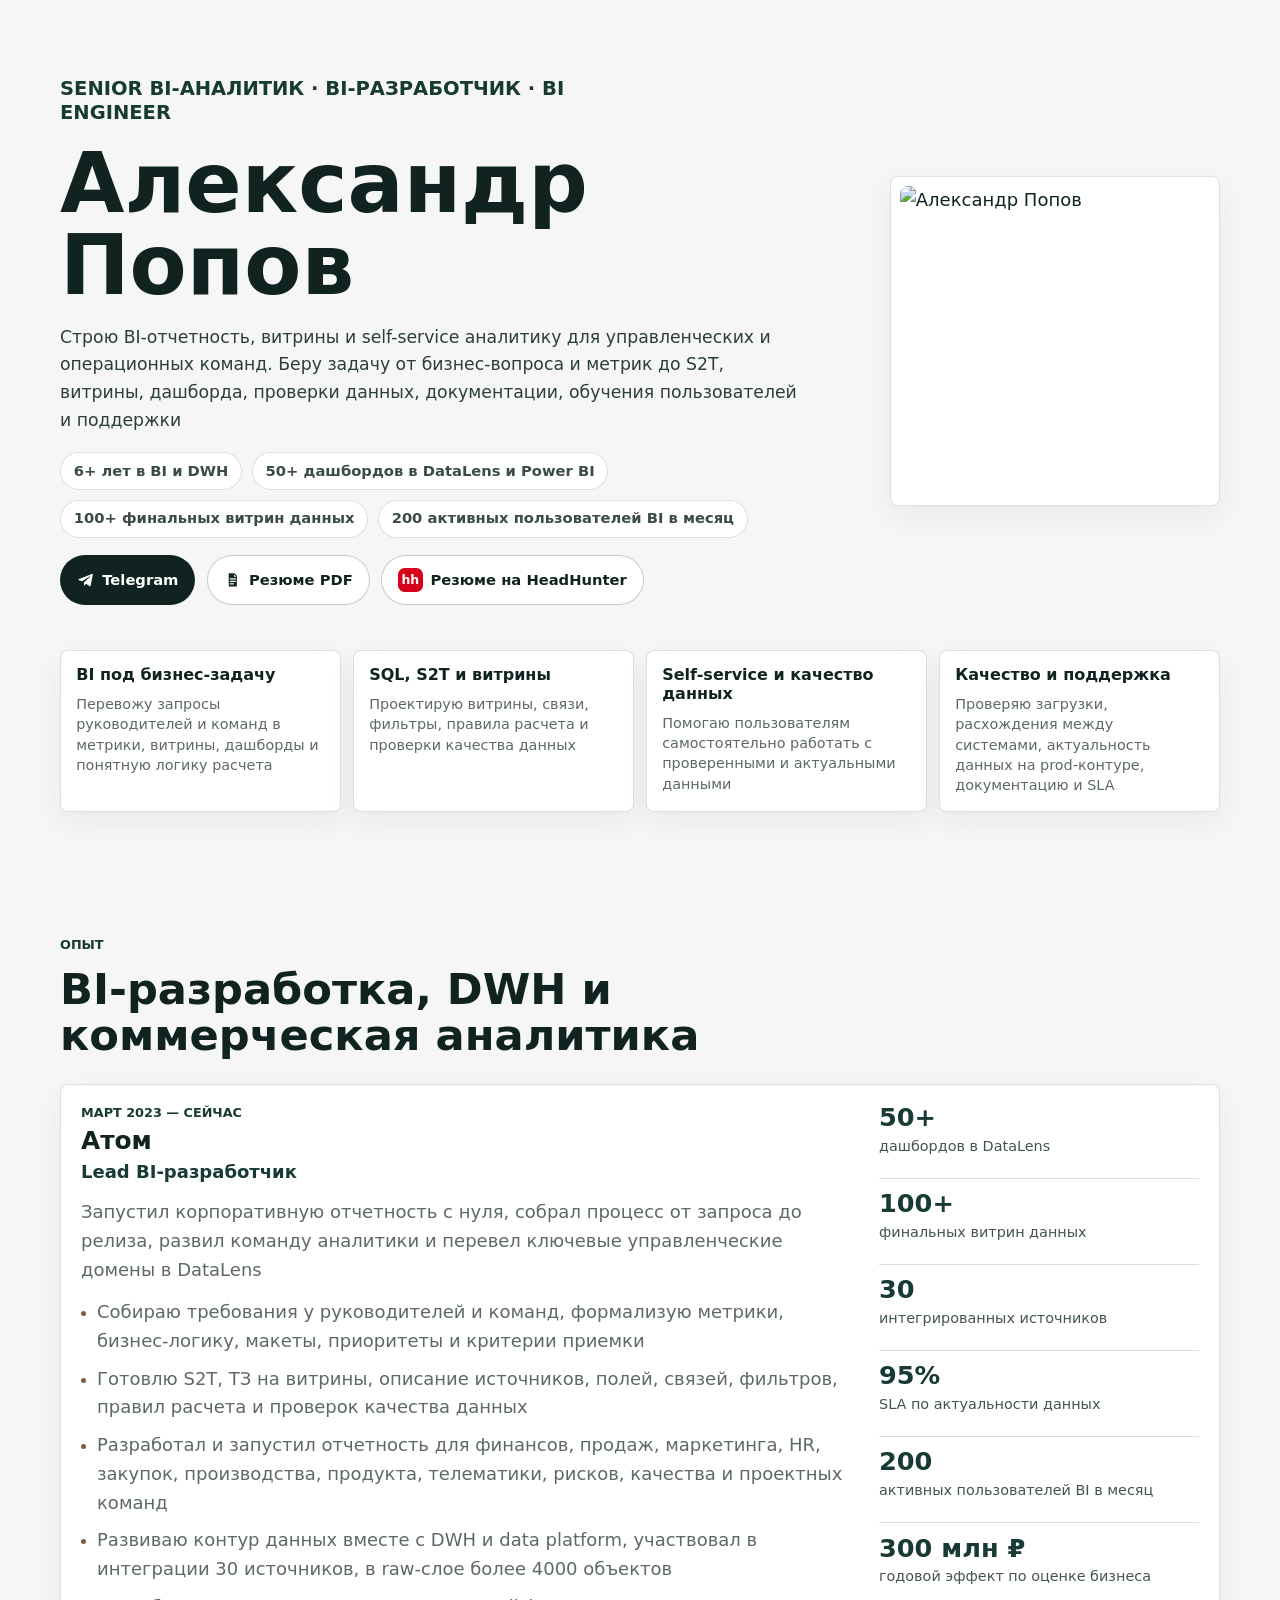
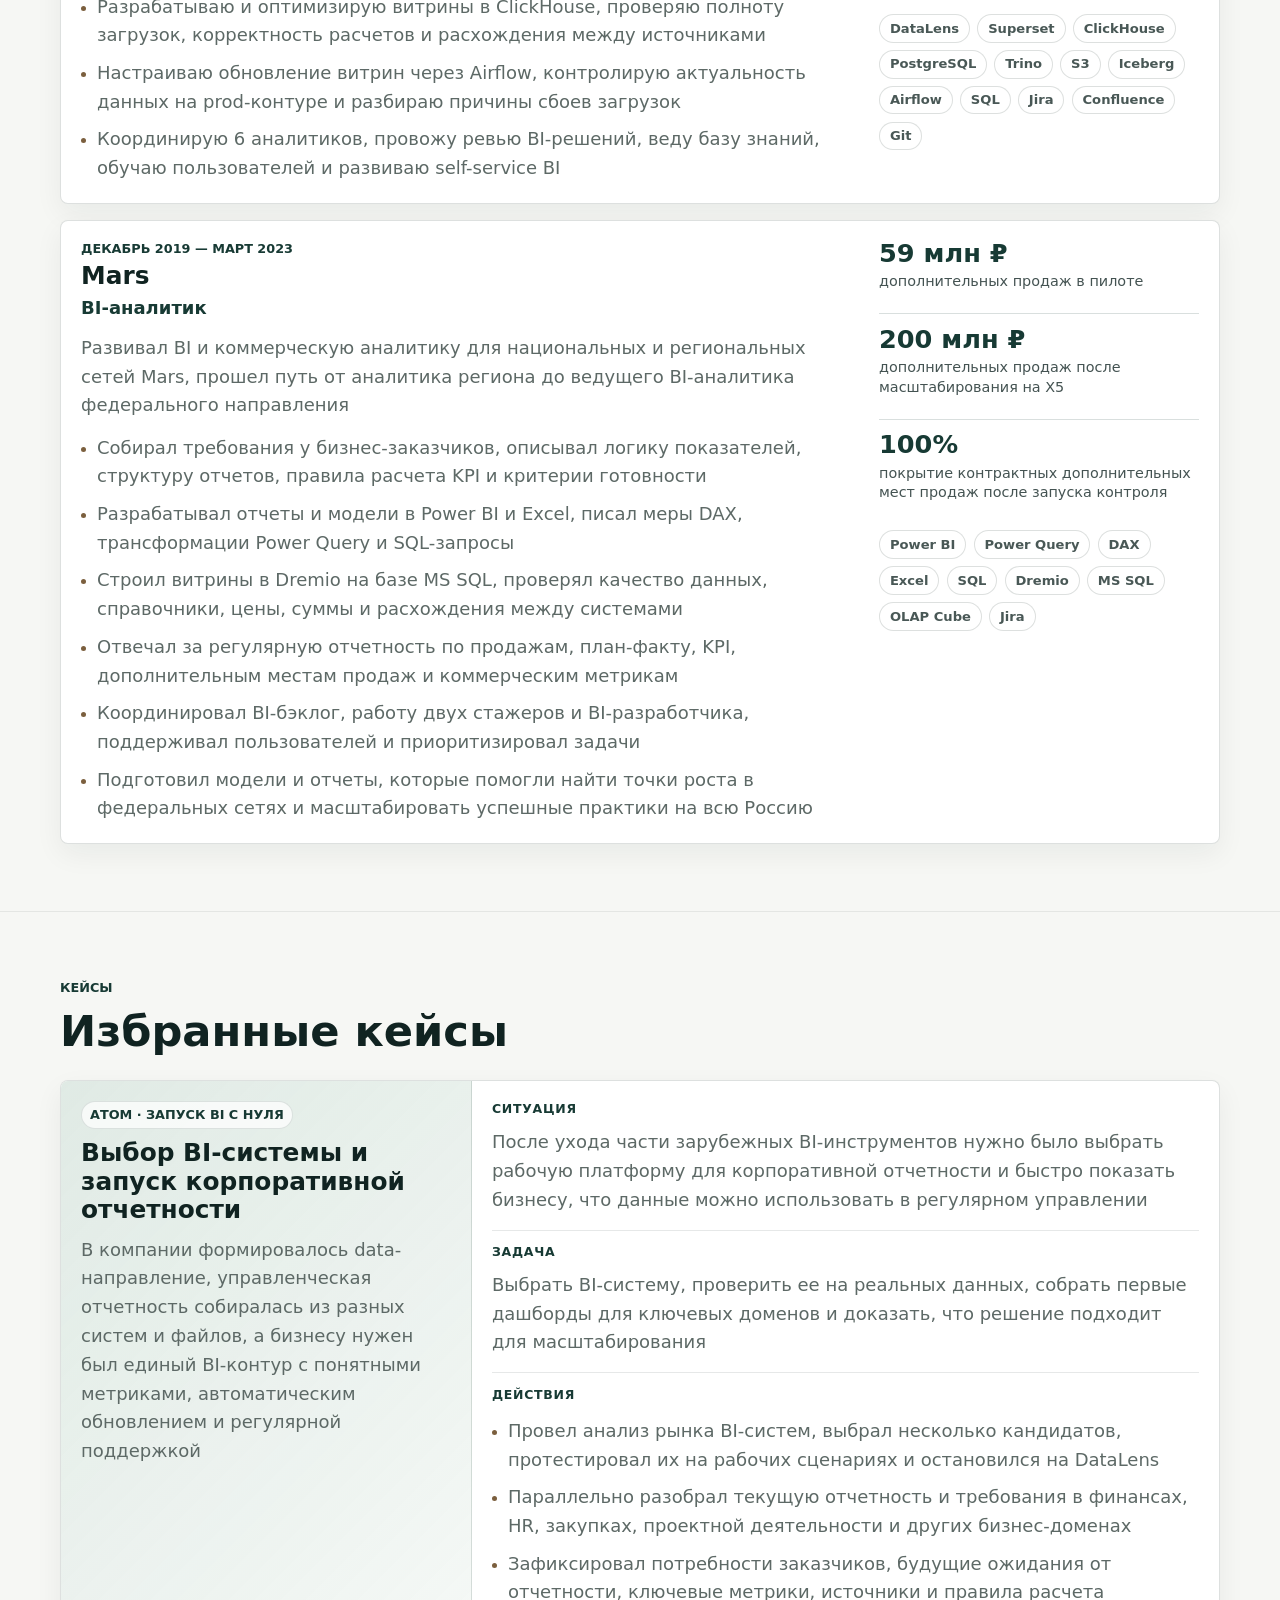
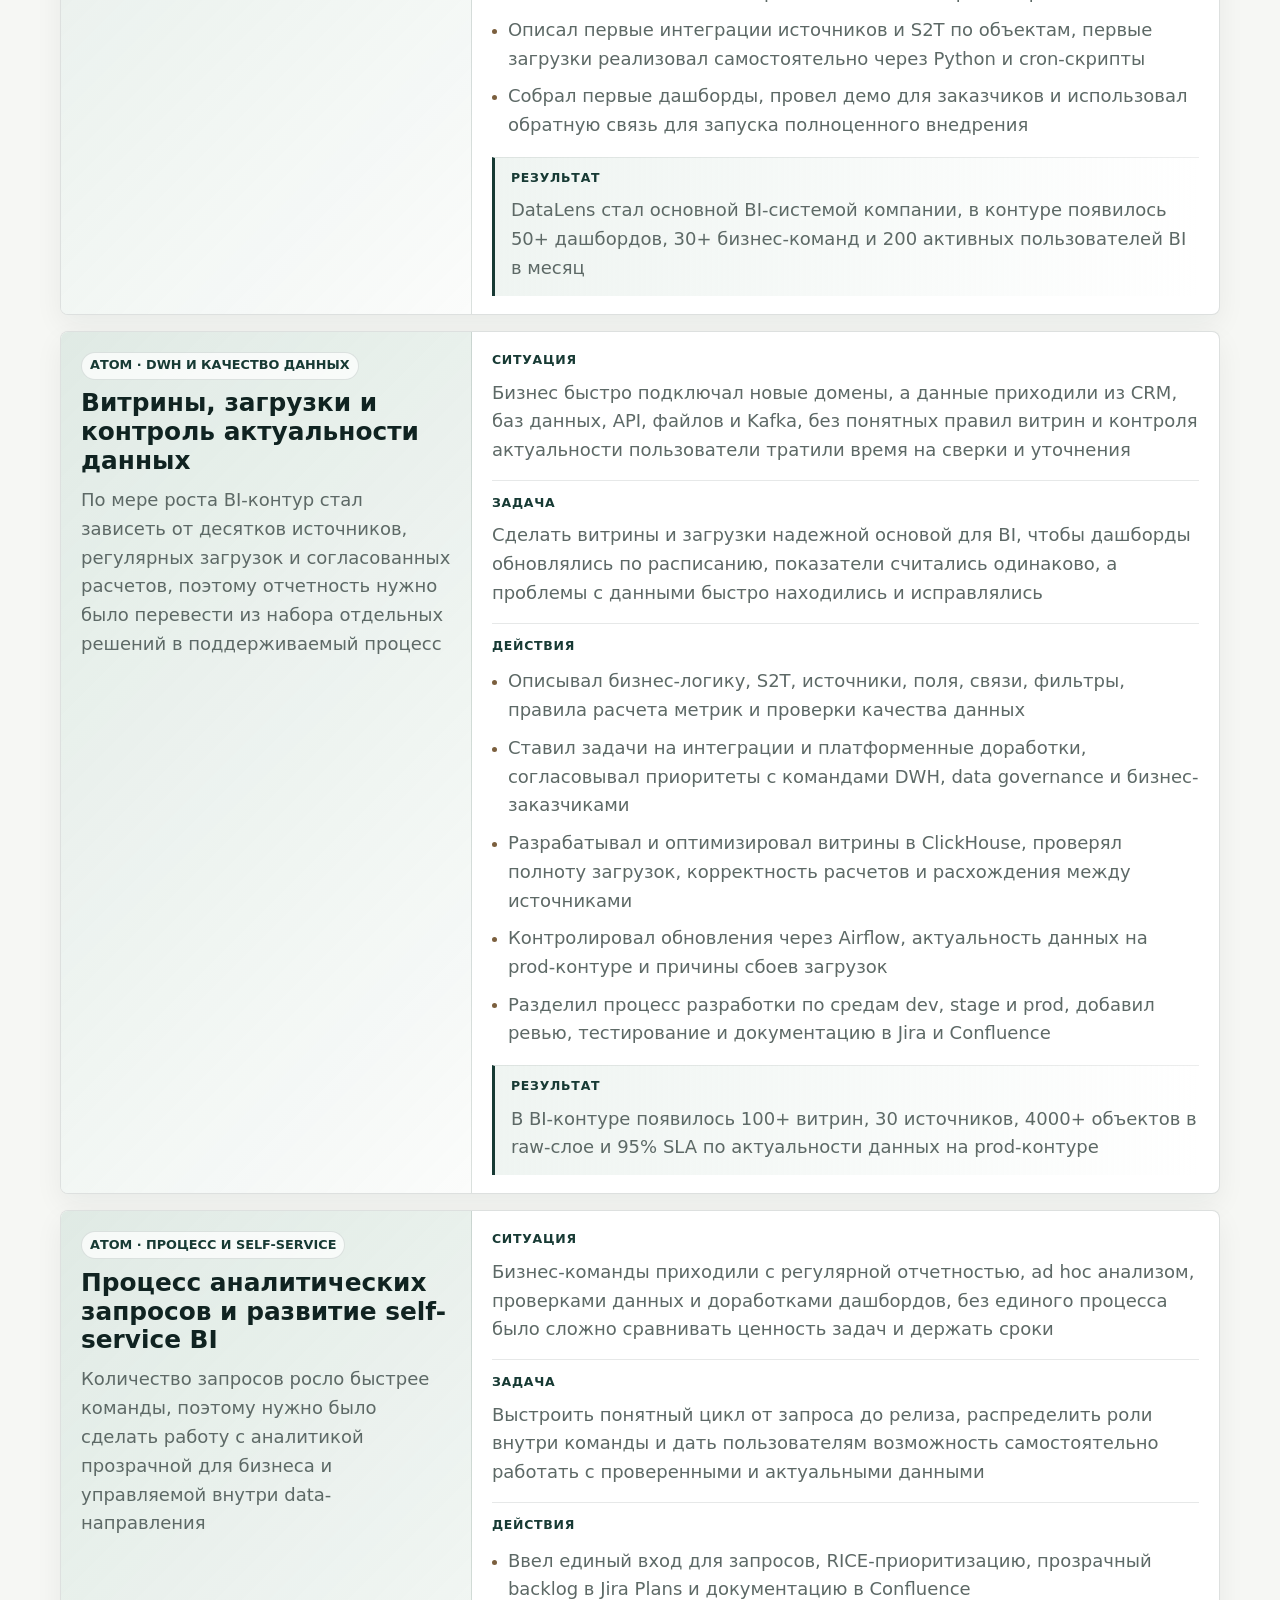
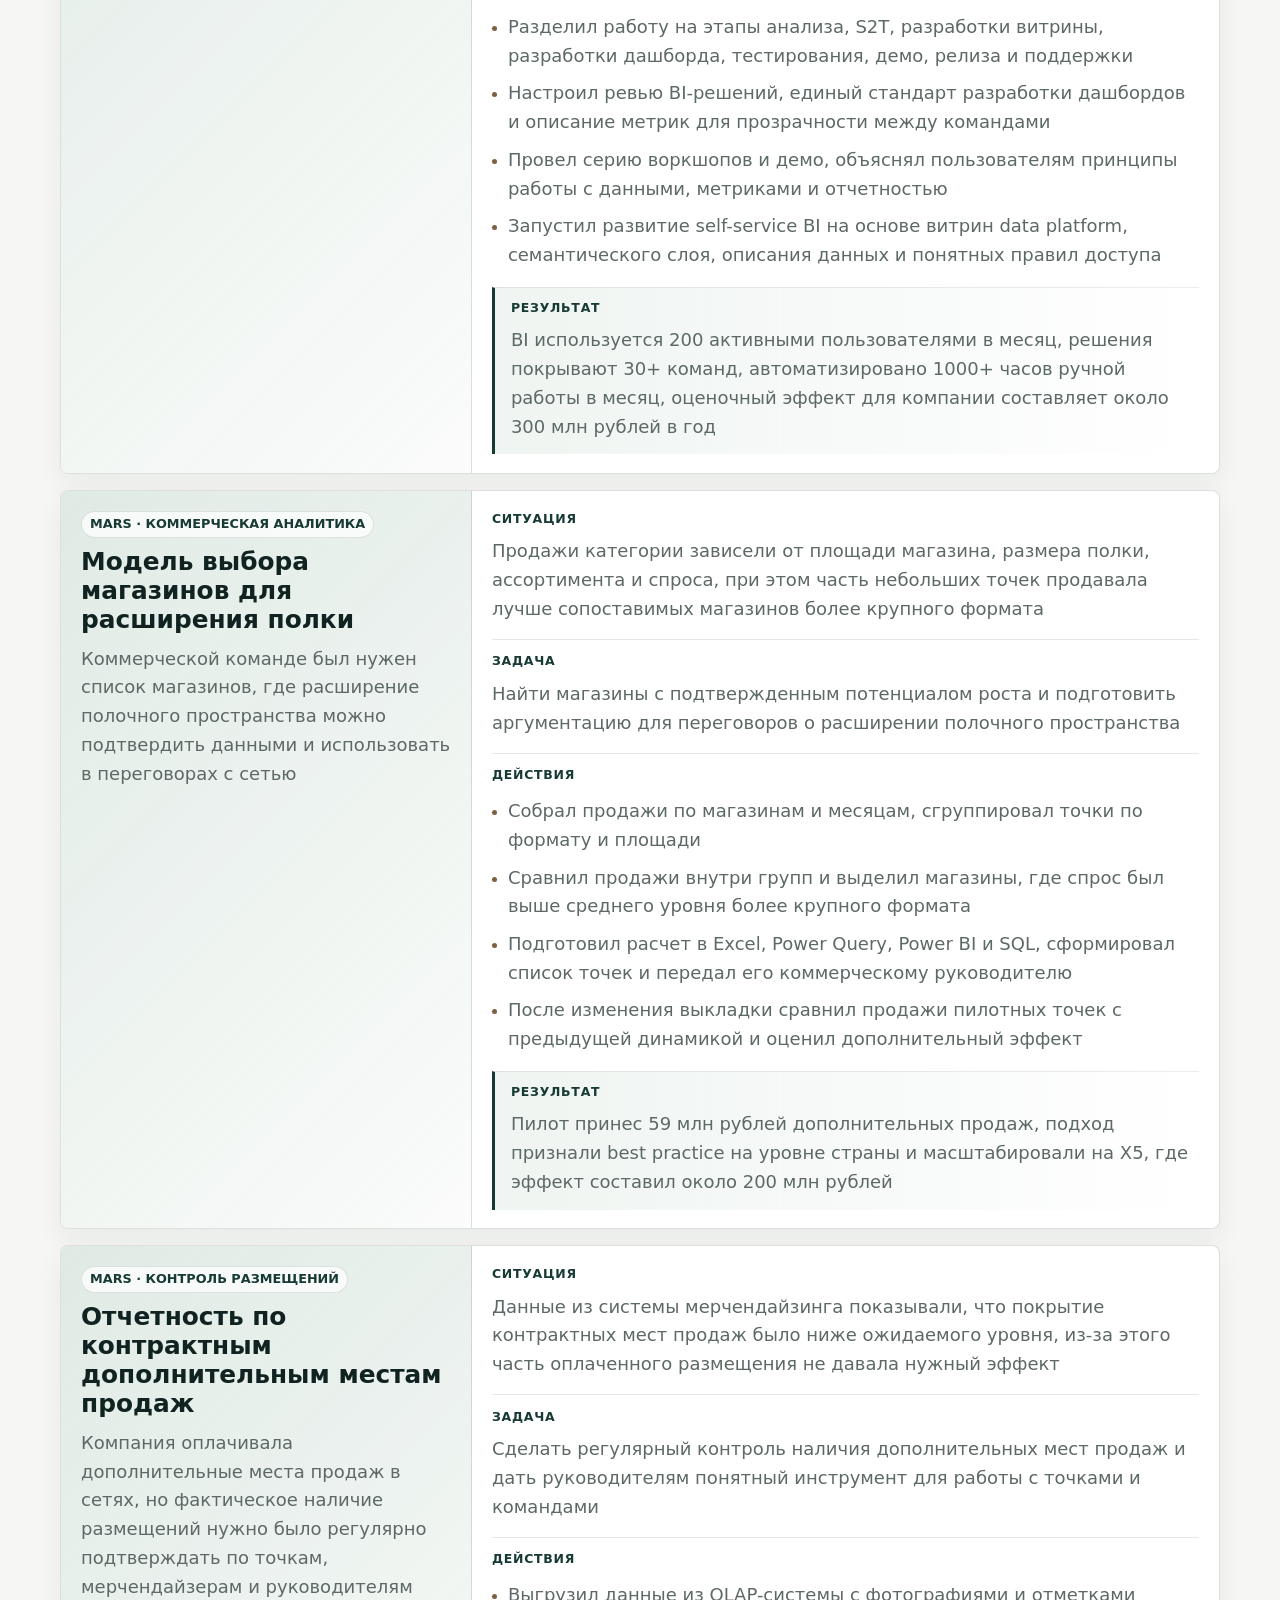
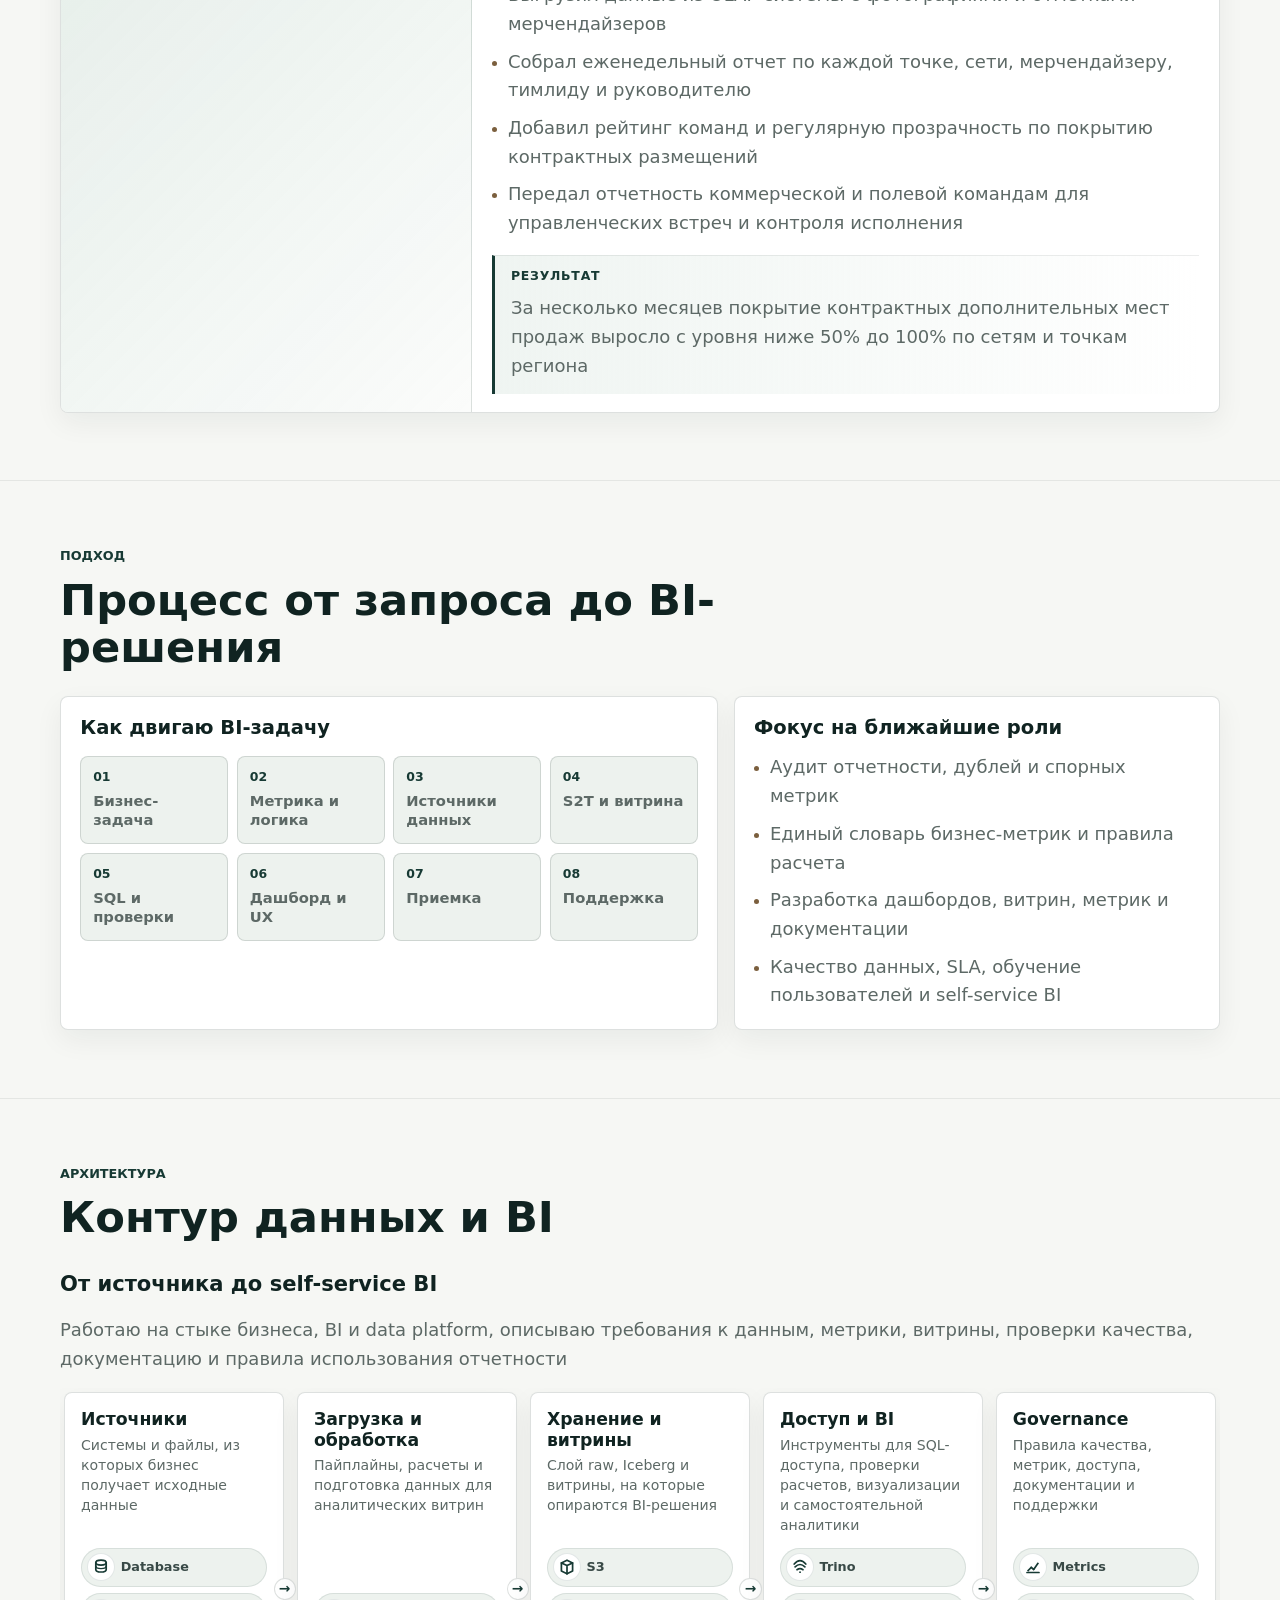
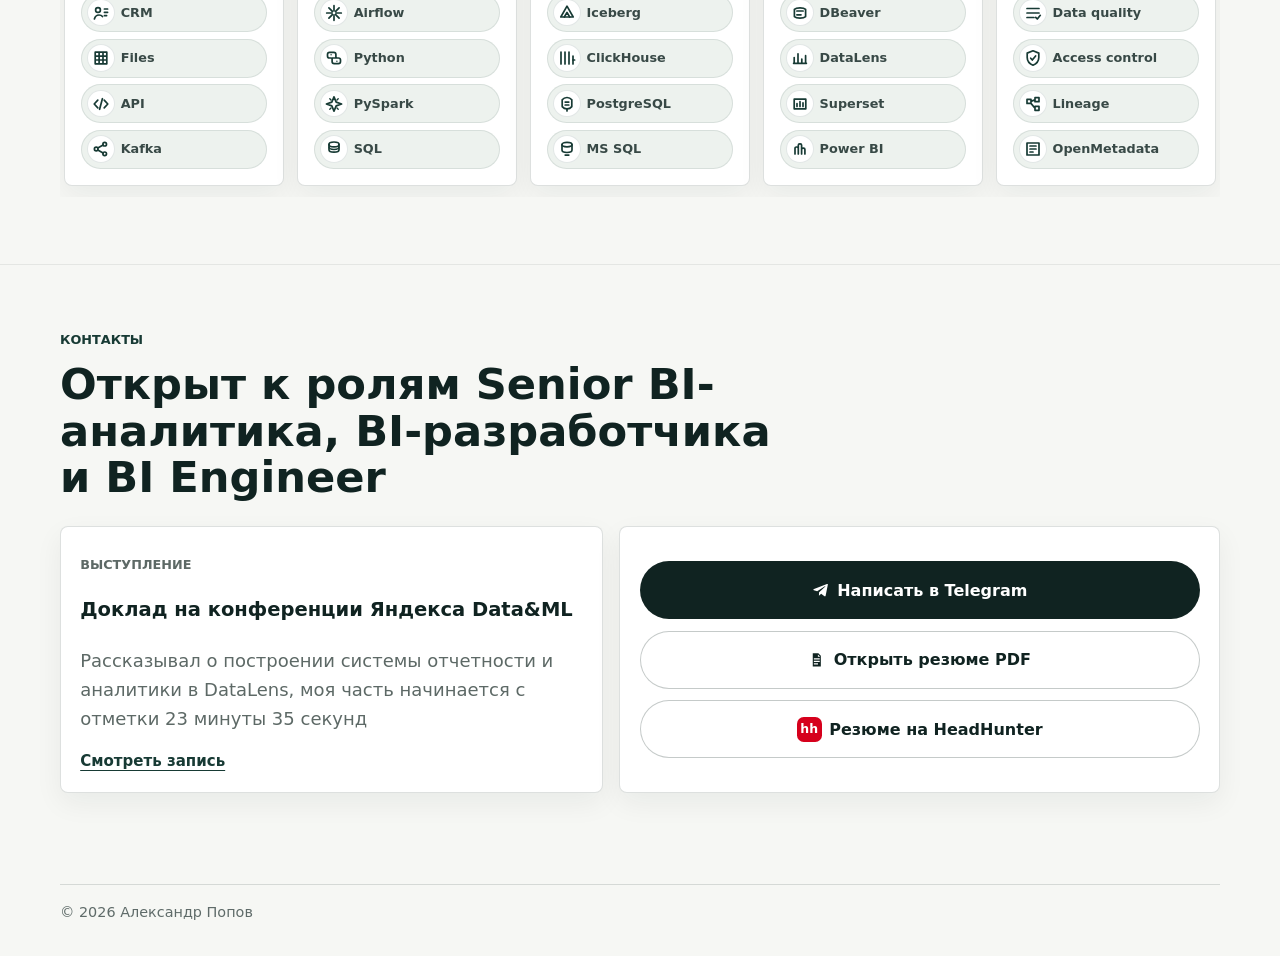
==== commit fcf8cbc3: "Improve BI portfolio cases and architecture" ====
--- a/index.html
+++ b/index.html
@@ -66,8 +66,8 @@
         }
       }
     </script>
-    <link rel="stylesheet" href="styles.css?v=20260629-bi-engineer-2" />
-    <script type="module" src="script.js?v=20260629-bi-engineer-2" defer></script>
+    <link rel="stylesheet" href="styles.css?v=20260629-bi-engineer-3" />
+    <script type="module" src="script.js?v=20260629-bi-engineer-3" defer></script>
   </head>
   <body>
     <a class="skip-link" href="#main">Перейти к содержанию</a>
@@ -79,13 +79,13 @@
             <p class="hero-role">Senior BI-аналитик · BI-разработчик · BI Engineer</p>
             <h1 class="hero-headline" id="hero-title">Александр Попов</h1>
             <p class="hero-summary">
-              Разрабатываю управленческую, регулярную, коммерческую и продуктовую BI-отчетность на стыке бизнеса, DWH и визуализации, веду полный цикл от требований, метрик и S2T до витрин, дашбордов, проверки данных, документации и поддержки пользователей
+              Строю BI-отчетность, витрины и self-service аналитику для управленческих и операционных команд. Беру задачу от бизнес-вопроса и метрик до S2T, витрины, дашборда, проверки данных, документации, обучения пользователей и поддержки
             </p>
             <ul class="hero-proof-list" aria-label="Ключевые подтверждения">
               <li>6+ лет в BI и DWH</li>
-              <li>50+ дашбордов</li>
-              <li>100+ витрин данных</li>
-              <li>200 MAU в BI</li>
+              <li>50+ дашбордов в DataLens и Power BI</li>
+              <li>100+ финальных витрин данных</li>
+              <li>200 активных пользователей BI в месяц</li>
             </ul>
             <div class="cta-row">
               <a class="btn btn-primary" href="https://t.me/adikant" target="_blank" rel="noopener noreferrer">
@@ -131,19 +131,19 @@
         <div class="container useful-grid">
           <article class="useful-item">
             <h2>BI под бизнес-задачу</h2>
-            <p>Перевожу запросы в метрики, витрины, дашборды и понятную логику расчета</p>
+            <p>Перевожу запросы руководителей и команд в метрики, витрины, дашборды и понятную логику расчета</p>
           </article>
           <article class="useful-item">
             <h2>SQL, S2T и витрины</h2>
-            <p>Проектирую датасеты, связи, фильтры и проверки для ClickHouse, Trino, PostgreSQL и MS SQL</p>
-          </article>
-          <article class="useful-item">
-            <h2>DataLens, Superset, Power BI</h2>
-            <p>Разрабатываю отчетность, модели данных, расчетные показатели и пользовательские сценарии</p>
+            <p>Проектирую витрины, связи, фильтры, правила расчета и проверки качества данных</p>
           </article>
           <article class="useful-item">
             <h2>Self-service и качество данных</h2>
-            <p>Описываю метрики, правила расчета, гайды, проверки и зоны ответственности команд</p>
+            <p>Помогаю пользователям самостоятельно работать с проверенными и актуальными данными</p>
+          </article>
+          <article class="useful-item">
+            <h2>Качество и поддержка</h2>
+            <p>Проверяю загрузки, расхождения между системами, актуальность данных на prod-контуре, документацию и SLA</p>
           </article>
         </div>
       </section>
@@ -162,14 +162,16 @@
                 <h3>Атом</h3>
                 <p class="timeline-role">Lead BI-разработчик</p>
                 <p class="experience-context">
-                  Запустил BI-направление с нуля и сформировал корпоративную отчетность в DataLens для финансов, продаж, маркетинга, HR, закупок, производства, продукта, телематики, рисков и качества
+                  Запустил корпоративную отчетность с нуля, собрал процесс от запроса до релиза, развил команду аналитики и перевел ключевые управленческие домены в DataLens
                 </p>
                 <ul class="responsibility-list">
-                  <li>Собираю и формализую требования, описываю метрики, бизнес-логику, макеты, приоритеты и критерии приемки отчетности</li>
-                  <li>Готовлю S2T, ТЗ на витрины, описание источников, полей, связей, фильтров, правил расчета и проверок качества</li>
-                  <li>Разрабатываю и оптимизирую витрины в ClickHouse, проверяю полноту загрузок, расчеты и расхождения между источниками</li>
+                  <li>Собираю требования у руководителей и команд, формализую метрики, бизнес-логику, макеты, приоритеты и критерии приемки</li>
+                  <li>Готовлю S2T, ТЗ на витрины, описание источников, полей, связей, фильтров, правил расчета и проверок качества данных</li>
+                  <li>Разработал и запустил отчетность для финансов, продаж, маркетинга, HR, закупок, производства, продукта, телематики, рисков, качества и проектных команд</li>
+                  <li>Развиваю контур данных вместе с DWH и data platform, участвовал в интеграции 30 источников, в raw-слое более 4000 объектов</li>
+                  <li>Разрабатываю и оптимизирую витрины в ClickHouse, проверяю полноту загрузок, корректность расчетов и расхождения между источниками</li>
                   <li>Настраиваю обновление витрин через Airflow, контролирую актуальность данных на prod-контуре и разбираю причины сбоев загрузок</li>
-                  <li>Координирую 6 аналитиков, провожу ревью BI-решений, веду базу знаний, консультирую пользователей и развиваю self-service BI</li>
+                  <li>Координирую 6 аналитиков, провожу ревью BI-решений, веду базу знаний, обучаю пользователей и развиваю self-service BI</li>
                 </ul>
               </div>
               <aside class="experience-side" aria-label="Показатели и технологии Атома">
@@ -180,15 +182,23 @@
                   </div>
                   <div class="metric-item">
                     <strong>100+</strong>
-                    <span>витрин данных для BI</span>
+                    <span>финальных витрин данных</span>
                   </div>
                   <div class="metric-item">
                     <strong>30</strong>
-                    <span>источников данных</span>
+                    <span>интегрированных источников</span>
+                  </div>
+                  <div class="metric-item">
+                    <strong>95%</strong>
+                    <span>SLA по актуальности данных</span>
                   </div>
                   <div class="metric-item">
                     <strong>200</strong>
                     <span>активных пользователей BI в месяц</span>
+                  </div>
+                  <div class="metric-item">
+                    <strong>300 млн ₽</strong>
+                    <span>годовой эффект по оценке бизнеса</span>
                   </div>
                 </div>
                 <ul class="tech-list" aria-label="Технологии Атома">
@@ -214,25 +224,30 @@
                 <h3>Mars</h3>
                 <p class="timeline-role">BI-аналитик</p>
                 <p class="experience-context">
-                  Развивал регулярную BI-отчетность по продажам, план-факту, KPI и коммерческим метрикам для национальных сетей и региональных команд
+                  Развивал BI и коммерческую аналитику для национальных и региональных сетей Mars, прошел путь от аналитика региона до ведущего BI-аналитика федерального направления
                 </p>
                 <ul class="responsibility-list">
-                  <li>Собирал требования у бизнес-заказчиков, согласовывал логику показателей, структуру отчетов и правила расчета метрик</li>
-                  <li>Строил отчеты и модели данных в Power BI и Excel, писал меры DAX и трансформации Power Query</li>
-                  <li>Писал SQL-запросы, строил витрины в Dremio на базе MS SQL, проверял качество данных и расхождения между системами</li>
-                  <li>Отвечал за регулярный и ad hoc анализ продаж, выполнение плана, динамику по клиентам, категориям, SKU и торговым точкам</li>
-                  <li>Подготовил модель выбора магазинов для расширения полки, после пилота подход масштабировали на X5</li>
+                  <li>Собирал требования у бизнес-заказчиков, описывал логику показателей, структуру отчетов, правила расчета KPI и критерии готовности</li>
+                  <li>Разрабатывал отчеты и модели в Power BI и Excel, писал меры DAX, трансформации Power Query и SQL-запросы</li>
+                  <li>Строил витрины в Dremio на базе MS SQL, проверял качество данных, справочники, цены, суммы и расхождения между системами</li>
+                  <li>Отвечал за регулярную отчетность по продажам, план-факту, KPI, дополнительным местам продаж и коммерческим метрикам</li>
+                  <li>Координировал BI-бэклог, работу двух стажеров и BI-разработчика, поддерживал пользователей и приоритизировал задачи</li>
+                  <li>Подготовил модели и отчеты, которые помогли найти точки роста в федеральных сетях и масштабировать успешные практики на всю Россию</li>
                 </ul>
               </div>
               <aside class="experience-side" aria-label="Показатели и технологии Mars">
                 <div class="metric-list">
                   <div class="metric-item">
-                    <strong>200 млн</strong>
-                    <span>дополнительных продаж после масштабирования подхода на X5</span>
-                  </div>
-                  <div class="metric-item">
-                    <strong>3 года</strong>
-                    <span>роста в коммерческой BI-аналитике</span>
+                    <strong>59 млн ₽</strong>
+                    <span>дополнительных продаж в пилоте</span>
+                  </div>
+                  <div class="metric-item">
+                    <strong>200 млн ₽</strong>
+                    <span>дополнительных продаж после масштабирования на X5</span>
+                  </div>
+                  <div class="metric-item">
+                    <strong>100%</strong>
+                    <span>покрытие контрактных дополнительных мест продаж после запуска контроля</span>
                   </div>
                 </div>
                 <ul class="tech-list" aria-label="Технологии Mars">
@@ -262,26 +277,32 @@
           <div class="cases-list">
             <article class="case-card">
               <div class="case-card-head">
-                <p class="case-company">Атом · BI с нуля</p>
-                <h3>Корпоративная BI-отчетность в DataLens</h3>
-                <p>В компании было много управленческих запросов, но единый BI-контур только формировался, данные жили в разных системах и файлах, а бизнесу нужен был понятный путь от метрики до отчета</p>
+                <p class="case-company">Атом · запуск BI с нуля</p>
+                <h3>Выбор BI-системы и запуск корпоративной отчетности</h3>
+                <p>В компании формировалось data-направление, управленческая отчетность собиралась из разных систем и файлов, а бизнесу нужен был единый BI-контур с понятными метриками, автоматическим обновлением и регулярной поддержкой</p>
               </div>
               <div class="case-card-body">
                 <section>
-                  <h4>Моя роль</h4>
-                  <p>Собирал требования, описывал метрики и S2T, проектировал датасеты и дашборды, проверял расчеты, проводил ревью BI-решений и помогал пользователям довести отчетность до рабочего состояния</p>
+                  <h4>Ситуация</h4>
+                  <p>После ухода части зарубежных BI-инструментов нужно было выбрать рабочую платформу для корпоративной отчетности и быстро показать бизнесу, что данные можно использовать в регулярном управлении</p>
+                </section>
+                <section>
+                  <h4>Задача</h4>
+                  <p>Выбрать BI-систему, проверить ее на реальных данных, собрать первые дашборды для ключевых доменов и доказать, что решение подходит для масштабирования</p>
                 </section>
                 <section>
                   <h4>Действия</h4>
                   <ul>
-                    <li>Собрал регулярную отчетность для финансов, продаж, маркетинга, HR, закупок, производства, продукта, телематики, рисков и качества</li>
-                    <li>Согласовал единые правила для требований, приемки, документации и поддержки BI-решений</li>
-                    <li>Связал работу в DataLens с DWH-командой, витринами и проверкой данных на prod-контуре</li>
+                    <li>Провел анализ рынка BI-систем, выбрал несколько кандидатов, протестировал их на рабочих сценариях и остановился на DataLens</li>
+                    <li>Параллельно разобрал текущую отчетность и требования в финансах, HR, закупках, проектной деятельности и других бизнес-доменах</li>
+                    <li>Зафиксировал потребности заказчиков, будущие ожидания от отчетности, ключевые метрики, источники и правила расчета</li>
+                    <li>Описал первые интеграции источников и S2T по объектам, первые загрузки реализовал самостоятельно через Python и cron-скрипты</li>
+                    <li>Собрал первые дашборды, провел демо для заказчиков и использовал обратную связь для запуска полноценного внедрения</li>
                   </ul>
                 </section>
                 <section class="case-result">
                   <h4>Результат</h4>
-                  <p>BI стал регулярным рабочим инструментом для управленческих и операционных команд</p>
+                  <p>DataLens стал основной BI-системой компании, в контуре появилось 50+ дашбордов, 30+ бизнес-команд и 200 активных пользователей BI в месяц</p>
                 </section>
               </div>
             </article>
@@ -289,25 +310,63 @@
             <article class="case-card">
               <div class="case-card-head">
                 <p class="case-company">Атом · DWH и качество данных</p>
-                <h3>Витрины, обновления и контроль актуальности</h3>
-                <p>BI-отчетность должна была опираться на проверяемые расчеты, стабильные обновления и понятные источники, иначе пользователи быстро возвращались к ручной сверке</p>
+                <h3>Витрины, загрузки и контроль актуальности данных</h3>
+                <p>По мере роста BI-контур стал зависеть от десятков источников, регулярных загрузок и согласованных расчетов, поэтому отчетность нужно было перевести из набора отдельных решений в поддерживаемый процесс</p>
               </div>
               <div class="case-card-body">
                 <section>
-                  <h4>Моя роль</h4>
-                  <p>Проектировал витрины и датасеты, писал SQL, разбирал расхождения между источниками, проверял загрузки в ClickHouse и участвовал в постановке задач для Airflow и DWH</p>
+                  <h4>Ситуация</h4>
+                  <p>Бизнес быстро подключал новые домены, а данные приходили из CRM, баз данных, API, файлов и Kafka, без понятных правил витрин и контроля актуальности пользователи тратили время на сверки и уточнения</p>
+                </section>
+                <section>
+                  <h4>Задача</h4>
+                  <p>Сделать витрины и загрузки надежной основой для BI, чтобы дашборды обновлялись по расписанию, показатели считались одинаково, а проблемы с данными быстро находились и исправлялись</p>
                 </section>
                 <section>
                   <h4>Действия</h4>
                   <ul>
-                    <li>Описывал бизнес-логику и S2T так, чтобы витрина была понятна аналитикам, инженерам и заказчику</li>
-                    <li>Проверял свежесть и полноту данных, искал причины расхождений и фиксировал правила контроля</li>
-                    <li>Доводил BI-задачи до приемки, документации и поддержки после запуска</li>
+                    <li>Описывал бизнес-логику, S2T, источники, поля, связи, фильтры, правила расчета метрик и проверки качества данных</li>
+                    <li>Ставил задачи на интеграции и платформенные доработки, согласовывал приоритеты с командами DWH, data governance и бизнес-заказчиками</li>
+                    <li>Разрабатывал и оптимизировал витрины в ClickHouse, проверял полноту загрузок, корректность расчетов и расхождения между источниками</li>
+                    <li>Контролировал обновления через Airflow, актуальность данных на prod-контуре и причины сбоев загрузок</li>
+                    <li>Разделил процесс разработки по средам dev, stage и prod, добавил ревью, тестирование и документацию в Jira и Confluence</li>
                   </ul>
                 </section>
                 <section class="case-result">
                   <h4>Результат</h4>
-                  <p>Получился поддерживаемый контур разработки от запроса и метрик до витрины, дашборда, проверки качества и дальнейших изменений</p>
+                  <p>В BI-контуре появилось 100+ витрин, 30 источников, 4000+ объектов в raw-слое и 95% SLA по актуальности данных на prod-контуре</p>
+                </section>
+              </div>
+            </article>
+
+            <article class="case-card">
+              <div class="case-card-head">
+                <p class="case-company">Атом · процесс и self-service</p>
+                <h3>Процесс аналитических запросов и развитие self-service BI</h3>
+                <p>Количество запросов росло быстрее команды, поэтому нужно было сделать работу с аналитикой прозрачной для бизнеса и управляемой внутри data-направления</p>
+              </div>
+              <div class="case-card-body">
+                <section>
+                  <h4>Ситуация</h4>
+                  <p>Бизнес-команды приходили с регулярной отчетностью, ad hoc анализом, проверками данных и доработками дашбордов, без единого процесса было сложно сравнивать ценность задач и держать сроки</p>
+                </section>
+                <section>
+                  <h4>Задача</h4>
+                  <p>Выстроить понятный цикл от запроса до релиза, распределить роли внутри команды и дать пользователям возможность самостоятельно работать с проверенными и актуальными данными</p>
+                </section>
+                <section>
+                  <h4>Действия</h4>
+                  <ul>
+                    <li>Ввел единый вход для запросов, RICE-приоритизацию, прозрачный backlog в Jira Plans и документацию в Confluence</li>
+                    <li>Разделил работу на этапы анализа, S2T, разработки витрины, разработки дашборда, тестирования, демо, релиза и поддержки</li>
+                    <li>Настроил ревью BI-решений, единый стандарт разработки дашбордов и описание метрик для прозрачности между командами</li>
+                    <li>Провел серию воркшопов и демо, объяснял пользователям принципы работы с данными, метриками и отчетностью</li>
+                    <li>Запустил развитие self-service BI на основе витрин data platform, семантического слоя, описания данных и понятных правил доступа</li>
+                  </ul>
+                </section>
+                <section class="case-result">
+                  <h4>Результат</h4>
+                  <p>BI используется 200 активными пользователями в месяц, решения покрывают 30+ команд, автоматизировано 1000+ часов ручной работы в месяц, оценочный эффект для компании составляет около 300 млн рублей в год</p>
                 </section>
               </div>
             </article>
@@ -316,24 +375,60 @@
               <div class="case-card-head">
                 <p class="case-company">Mars · коммерческая аналитика</p>
                 <h3>Модель выбора магазинов для расширения полки</h3>
-                <p>Коммерческой команде нужен был не общий отчет по категории, а список точек, где расширение полки можно аргументировать данными и использовать в переговорах с сетью</p>
+                <p>Коммерческой команде был нужен список магазинов, где расширение полочного пространства можно подтвердить данными и использовать в переговорах с сетью</p>
               </div>
               <div class="case-card-body">
                 <section>
-                  <h4>Моя роль</h4>
-                  <p>Собрал данные по продажам, подготовил расчет в Power BI, Excel, Power Query и SQL, сравнил магазины разных форматов и выделил точки с подтвержденным спросом</p>
+                  <h4>Ситуация</h4>
+                  <p>Продажи категории зависели от площади магазина, размера полки, ассортимента и спроса, при этом часть небольших точек продавала лучше сопоставимых магазинов более крупного формата</p>
+                </section>
+                <section>
+                  <h4>Задача</h4>
+                  <p>Найти магазины с подтвержденным потенциалом роста и подготовить аргументацию для переговоров о расширении полочного пространства</p>
                 </section>
                 <section>
                   <h4>Действия</h4>
                   <ul>
-                    <li>Сгруппировал магазины по формату и площади, чтобы сравнивать точки корректно</li>
-                    <li>Нашел магазины, где продажи были выше уровня сопоставимых магазинов более крупного формата</li>
-                    <li>Передал коммерческой команде список точек и аргументацию для переговоров</li>
+                    <li>Собрал продажи по магазинам и месяцам, сгруппировал точки по формату и площади</li>
+                    <li>Сравнил продажи внутри групп и выделил магазины, где спрос был выше среднего уровня более крупного формата</li>
+                    <li>Подготовил расчет в Excel, Power Query, Power BI и SQL, сформировал список точек и передал его коммерческому руководителю</li>
+                    <li>После изменения выкладки сравнил продажи пилотных точек с предыдущей динамикой и оценил дополнительный эффект</li>
                   </ul>
                 </section>
                 <section class="case-result">
                   <h4>Результат</h4>
-                  <p>59 млн рублей дополнительных продаж в пилоте после изменения выкладки</p>
+                  <p>Пилот принес 59 млн рублей дополнительных продаж, подход признали best practice на уровне страны и масштабировали на X5, где эффект составил около 200 млн рублей</p>
+                </section>
+              </div>
+            </article>
+
+            <article class="case-card">
+              <div class="case-card-head">
+                <p class="case-company">Mars · контроль размещений</p>
+                <h3>Отчетность по контрактным дополнительным местам продаж</h3>
+                <p>Компания оплачивала дополнительные места продаж в сетях, но фактическое наличие размещений нужно было регулярно подтверждать по точкам, мерчендайзерам и руководителям</p>
+              </div>
+              <div class="case-card-body">
+                <section>
+                  <h4>Ситуация</h4>
+                  <p>Данные из системы мерчендайзинга показывали, что покрытие контрактных мест продаж было ниже ожидаемого уровня, из-за этого часть оплаченного размещения не давала нужный эффект</p>
+                </section>
+                <section>
+                  <h4>Задача</h4>
+                  <p>Сделать регулярный контроль наличия дополнительных мест продаж и дать руководителям понятный инструмент для работы с точками и командами</p>
+                </section>
+                <section>
+                  <h4>Действия</h4>
+                  <ul>
+                    <li>Выгрузил данные из OLAP-системы с фотографиями и отметками мерчендайзеров</li>
+                    <li>Собрал еженедельный отчет по каждой точке, сети, мерчендайзеру, тимлиду и руководителю</li>
+                    <li>Добавил рейтинг команд и регулярную прозрачность по покрытию контрактных размещений</li>
+                    <li>Передал отчетность коммерческой и полевой командам для управленческих встреч и контроля исполнения</li>
+                  </ul>
+                </section>
+                <section class="case-result">
+                  <h4>Результат</h4>
+                  <p>За несколько месяцев покрытие контрактных дополнительных мест продаж выросло с уровня ниже 50% до 100% по сетям и точкам региона</p>
                 </section>
               </div>
             </article>
@@ -368,11 +463,104 @@
               <ul>
                 <li>Аудит отчетности, дублей и спорных метрик</li>
                 <li>Единый словарь бизнес-метрик и правила расчета</li>
-                <li>Разработка дашбордов, витрин, датасетов и документации</li>
+                <li>Разработка дашбордов, витрин, метрик и документации</li>
                 <li>Качество данных, SLA, обучение пользователей и self-service BI</li>
               </ul>
             </section>
           </div>
+        </div>
+      </section>
+
+      <section class="section nav-target" id="architecture" aria-labelledby="architecture-title">
+        <div class="container">
+          <div class="section-head section-head-compact">
+            <p class="section-kicker">Архитектура</p>
+            <h2 id="architecture-title">Контур данных и BI</h2>
+          </div>
+
+          <section class="architecture-section" aria-label="Архитектурный контекст BI и аналитики">
+            <div class="architecture-copy architecture-copy-compact">
+              <h3>От источника до self-service BI</h3>
+              <p>Работаю на стыке бизнеса, BI и data platform, описываю требования к данным, метрики, витрины, проверки качества, документацию и правила использования отчетности</p>
+            </div>
+
+            <div class="architecture-scroll" aria-label="Архитектурный контекст BI и аналитики">
+              <ol class="architecture-flow">
+                <li class="architecture-stage">
+                  <div class="architecture-stage-head">
+                    <h4>Источники</h4>
+                    <p>Системы и файлы, из которых бизнес получает исходные данные</p>
+                  </div>
+                  <ul class="architecture-tools">
+                    <li><span class="architecture-tool"><span class="architecture-tool-icon"><img src="assets/icons/architecture/database.svg" alt="" width="20" height="20" loading="lazy" /></span><span>Database</span></span></li>
+                    <li><span class="architecture-tool"><span class="architecture-tool-icon"><img src="assets/icons/architecture/crm.svg" alt="" width="20" height="20" loading="lazy" /></span><span>CRM</span></span></li>
+                    <li><span class="architecture-tool"><span class="architecture-tool-icon"><img src="assets/icons/architecture/excel.svg" alt="" width="20" height="20" loading="lazy" /></span><span>Files</span></span></li>
+                    <li><span class="architecture-tool"><span class="architecture-tool-icon"><img src="assets/icons/architecture/api.svg" alt="" width="20" height="20" loading="lazy" /></span><span>API</span></span></li>
+                    <li><span class="architecture-tool"><span class="architecture-tool-icon"><img src="assets/icons/architecture/kafka.svg" alt="" width="20" height="20" loading="lazy" /></span><span>Kafka</span></span></li>
+                  </ul>
+                  <span class="architecture-arrow" aria-hidden="true">→</span>
+                </li>
+
+                <li class="architecture-stage">
+                  <div class="architecture-stage-head">
+                    <h4>Загрузка и обработка</h4>
+                    <p>Пайплайны, расчеты и подготовка данных для аналитических витрин</p>
+                  </div>
+                  <ul class="architecture-tools">
+                    <li><span class="architecture-tool"><span class="architecture-tool-icon"><img src="assets/icons/architecture/airflow.svg" alt="" width="20" height="20" loading="lazy" /></span><span>Airflow</span></span></li>
+                    <li><span class="architecture-tool"><span class="architecture-tool-icon"><img src="assets/icons/architecture/python.svg" alt="" width="20" height="20" loading="lazy" /></span><span>Python</span></span></li>
+                    <li><span class="architecture-tool"><span class="architecture-tool-icon"><img src="assets/icons/architecture/pyspark.svg" alt="" width="20" height="20" loading="lazy" /></span><span>PySpark</span></span></li>
+                    <li><span class="architecture-tool"><span class="architecture-tool-icon"><img src="assets/icons/architecture/sql.svg" alt="" width="20" height="20" loading="lazy" /></span><span>SQL</span></span></li>
+                  </ul>
+                  <span class="architecture-arrow" aria-hidden="true">→</span>
+                </li>
+
+                <li class="architecture-stage">
+                  <div class="architecture-stage-head">
+                    <h4>Хранение и витрины</h4>
+                    <p>Слой raw, Iceberg и витрины, на которые опираются BI-решения</p>
+                  </div>
+                  <ul class="architecture-tools">
+                    <li><span class="architecture-tool"><span class="architecture-tool-icon"><img src="assets/icons/architecture/s3.svg" alt="" width="20" height="20" loading="lazy" /></span><span>S3</span></span></li>
+                    <li><span class="architecture-tool"><span class="architecture-tool-icon"><img src="assets/icons/architecture/iceberg.svg" alt="" width="20" height="20" loading="lazy" /></span><span>Iceberg</span></span></li>
+                    <li><span class="architecture-tool"><span class="architecture-tool-icon"><img src="assets/icons/architecture/clickhouse.svg" alt="" width="20" height="20" loading="lazy" /></span><span>ClickHouse</span></span></li>
+                    <li><span class="architecture-tool"><span class="architecture-tool-icon"><img src="assets/icons/architecture/postgresql.svg" alt="" width="20" height="20" loading="lazy" /></span><span>PostgreSQL</span></span></li>
+                    <li><span class="architecture-tool"><span class="architecture-tool-icon"><img src="assets/icons/architecture/microsoft-sql.svg" alt="" width="20" height="20" loading="lazy" /></span><span>MS SQL</span></span></li>
+                  </ul>
+                  <span class="architecture-arrow" aria-hidden="true">→</span>
+                </li>
+
+                <li class="architecture-stage">
+                  <div class="architecture-stage-head">
+                    <h4>Доступ и BI</h4>
+                    <p>Инструменты для SQL-доступа, проверки расчетов, визуализации и самостоятельной аналитики</p>
+                  </div>
+                  <ul class="architecture-tools">
+                    <li><span class="architecture-tool"><span class="architecture-tool-icon"><img src="assets/icons/architecture/trino.svg" alt="" width="20" height="20" loading="lazy" /></span><span>Trino</span></span></li>
+                    <li><span class="architecture-tool"><span class="architecture-tool-icon"><img src="assets/icons/architecture/dbeaver.svg" alt="" width="20" height="20" loading="lazy" /></span><span>DBeaver</span></span></li>
+                    <li><span class="architecture-tool"><span class="architecture-tool-icon"><img src="assets/icons/architecture/datalens.svg" alt="" width="20" height="20" loading="lazy" /></span><span>DataLens</span></span></li>
+                    <li><span class="architecture-tool"><span class="architecture-tool-icon"><img src="assets/icons/architecture/superset.svg" alt="" width="20" height="20" loading="lazy" /></span><span>Superset</span></span></li>
+                    <li><span class="architecture-tool"><span class="architecture-tool-icon"><img src="assets/icons/architecture/power-bi.svg" alt="" width="20" height="20" loading="lazy" /></span><span>Power BI</span></span></li>
+                  </ul>
+                  <span class="architecture-arrow" aria-hidden="true">→</span>
+                </li>
+
+                <li class="architecture-stage">
+                  <div class="architecture-stage-head">
+                    <h4>Governance</h4>
+                    <p>Правила качества, метрик, доступа, документации и поддержки</p>
+                  </div>
+                  <ul class="architecture-tools">
+                    <li><span class="architecture-tool"><span class="architecture-tool-icon"><img src="assets/icons/architecture/metrics.svg" alt="" width="20" height="20" loading="lazy" /></span><span>Metrics</span></span></li>
+                    <li><span class="architecture-tool"><span class="architecture-tool-icon"><img src="assets/icons/architecture/data-quality.svg" alt="" width="20" height="20" loading="lazy" /></span><span>Data quality</span></span></li>
+                    <li><span class="architecture-tool"><span class="architecture-tool-icon"><img src="assets/icons/architecture/access-control.svg" alt="" width="20" height="20" loading="lazy" /></span><span>Access control</span></span></li>
+                    <li><span class="architecture-tool"><span class="architecture-tool-icon"><img src="assets/icons/architecture/lineage.svg" alt="" width="20" height="20" loading="lazy" /></span><span>Lineage</span></span></li>
+                    <li><span class="architecture-tool"><span class="architecture-tool-icon"><img src="assets/icons/architecture/openmetadata.svg" alt="" width="20" height="20" loading="lazy" /></span><span>OpenMetadata</span></span></li>
+                  </ul>
+                </li>
+              </ol>
+            </div>
+          </section>
         </div>
       </section>
 
--- a/styles.css
+++ b/styles.css
@@ -520,6 +520,46 @@
   border-top-color: rgba(16, 35, 33, 0.08);
 }
 
+.case-result-metrics {
+  display: grid;
+  grid-template-columns: repeat(3, minmax(0, 1fr));
+  gap: 0.5rem;
+  margin-top: 0.75rem;
+  padding: 0;
+  list-style: none;
+}
+
+.case-result-metrics li {
+  display: grid;
+  gap: 0.22rem;
+  padding: 0.65rem;
+  border: 1px solid var(--line);
+  border-radius: var(--radius);
+  background: var(--surface);
+}
+
+.case-result-metrics li::before {
+  display: none;
+}
+
+.case-result-metrics strong,
+.case-result-metrics span {
+  display: block;
+}
+
+.case-result-metrics strong {
+  color: var(--accent);
+  font-size: 1.15rem;
+  line-height: 1;
+}
+
+.case-result-metrics span {
+  color: rgba(16, 35, 33, 0.78);
+  font-size: 0.82rem;
+  font-weight: 750;
+  line-height: 1.25;
+}
+
 .technical-project h3 {
   margin-top: 0.55rem;
   font-size: 1.15rem;
@@ -589,6 +629,129 @@
   font-weight: 900;
 }
 
+.architecture-section {
+  margin-top: 1.2rem;
+}
+
+.architecture-copy {
+  display: grid;
+  grid-template-columns: minmax(0, 0.35fr) minmax(0, 0.65fr);
+  gap: 1rem;
+  align-items: start;
+  margin-bottom: 0.9rem;
+}
+
+.architecture-copy-compact {
+  grid-template-columns: minmax(0, 1fr);
+}
+
+.architecture-copy p {
+  color: var(--muted);
+}
+
+.architecture-scroll {
+  overflow-x: auto;
+  padding: 0.25rem 0.25rem 0.7rem;
+  scrollbar-color: rgba(23, 58, 52, 0.36) transparent;
+}
+
+.architecture-flow {
+  display: grid;
+  grid-template-columns: repeat(5, minmax(190px, 1fr));
+  gap: 0.8rem;
+  min-width: 1040px;
+  margin: 0;
+  padding: 0;
+  list-style: none;
+}
+
+.architecture-stage {
+  position: relative;
+  display: grid;
+  grid-template-rows: auto 1fr;
+  gap: 0.75rem;
+  min-height: 318px;
+  padding: 1rem;
+  border: 1px solid var(--line);
+  border-radius: var(--radius);
+  background: var(--surface);
+  box-shadow: var(--shadow);
+}
+
+.architecture-stage h4 {
+  color: var(--ink);
+  font-size: 1.08rem;
+  line-height: 1.2;
+}
+
+.architecture-stage p {
+  margin-top: 0.35rem;
+  color: var(--muted);
+  font-size: 0.88rem;
+  line-height: 1.42;
+}
+
+.architecture-tools {
+  display: grid;
+  align-content: end;
+  gap: 0.4rem;
+  margin: 0;
+  padding: 0;
+  list-style: none;
+}
+
+.architecture-tool {
+  display: inline-flex;
+  align-items: center;
+  gap: 0.36rem;
+  width: 100%;
+  min-height: 34px;
+  padding: 0.3rem 0.55rem 0.3rem 0.34rem;
+  border: 1px solid rgba(23, 58, 52, 0.1);
+  border-radius: 999px;
+  background: var(--surface-soft);
+  color: rgba(16, 35, 33, 0.82);
+  font-size: 0.8rem;
+  font-weight: 800;
+  line-height: 1.12;
+}
+
+.architecture-tool-icon {
+  display: inline-grid;
+  flex: 0 0 auto;
+  place-items: center;
+  width: 1.72rem;
+  height: 1.72rem;
+  border-radius: 999px;
+  background: #fff;
+  box-shadow: inset 0 0 0 1px rgba(23, 58, 52, 0.12);
+}
+
+.architecture-tool-icon img {
+  width: 20px;
+  height: 20px;
+  object-fit: contain;
+}
+
+.architecture-arrow {
+  position: absolute;
+  top: 50%;
+  right: -0.78rem;
+  z-index: 2;
+  display: grid;
+  width: 1.38rem;
+  height: 1.38rem;
+  place-items: center;
+  border: 1px solid var(--line);
+  border-radius: 999px;
+  background: var(--surface);
+  color: var(--accent);
+  font-size: 0.86rem;
+  font-weight: 900;
+  line-height: 1;
+  transform: translateY(-50%);
+}
+
 .contact-layout {
   display: grid;
   grid-template-columns: minmax(0, 0.95fr) minmax(0, 1.05fr);
@@ -760,7 +923,8 @@
   .experience-card,
   .case-card,
   .process-layout,
-  .contact-layout {
+  .contact-layout,
+  .architecture-copy {
     grid-template-columns: 1fr;
   }
 
@@ -824,8 +988,13 @@
 
   .process-list,
   .useful-grid,
+  .case-result-metrics,
   .case-detail-grid {
     grid-template-columns: 1fr;
+  }
+
+  .architecture-flow {
+    min-width: 980px;
   }
 
   .btn {
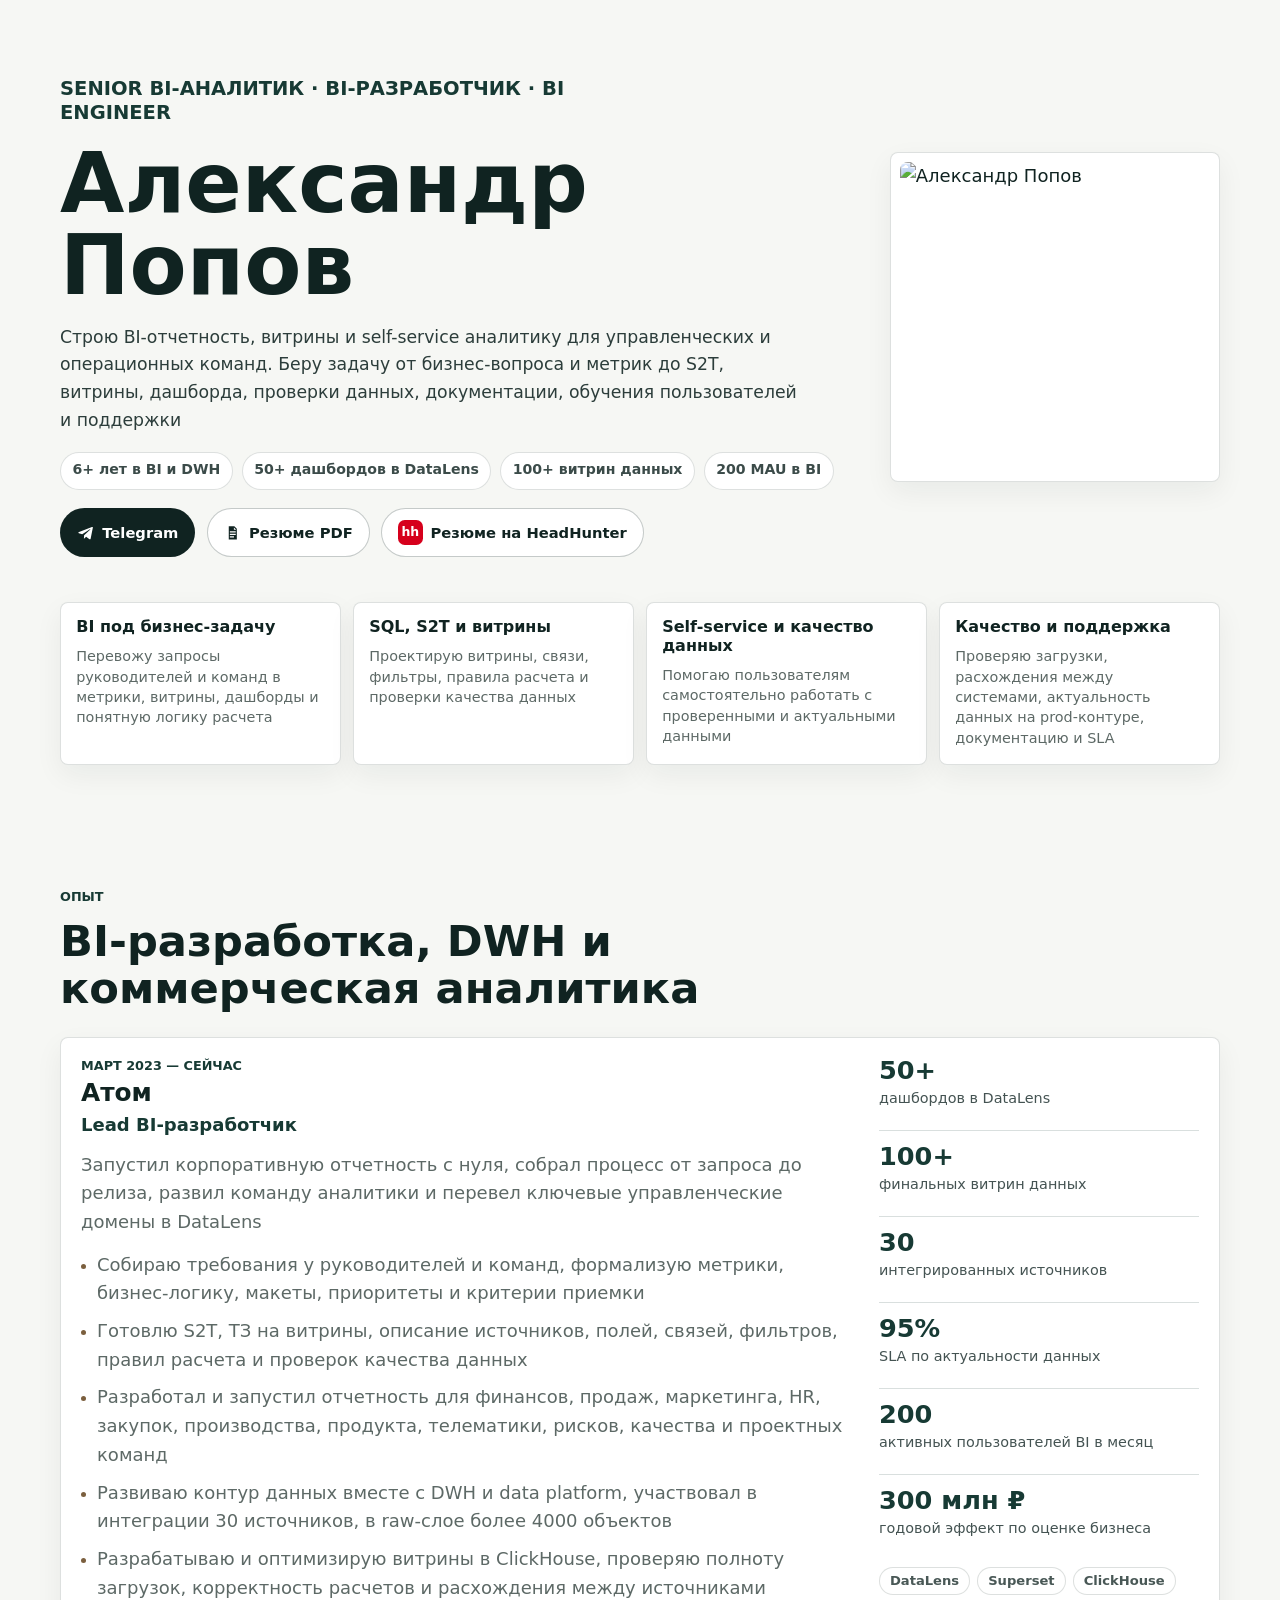
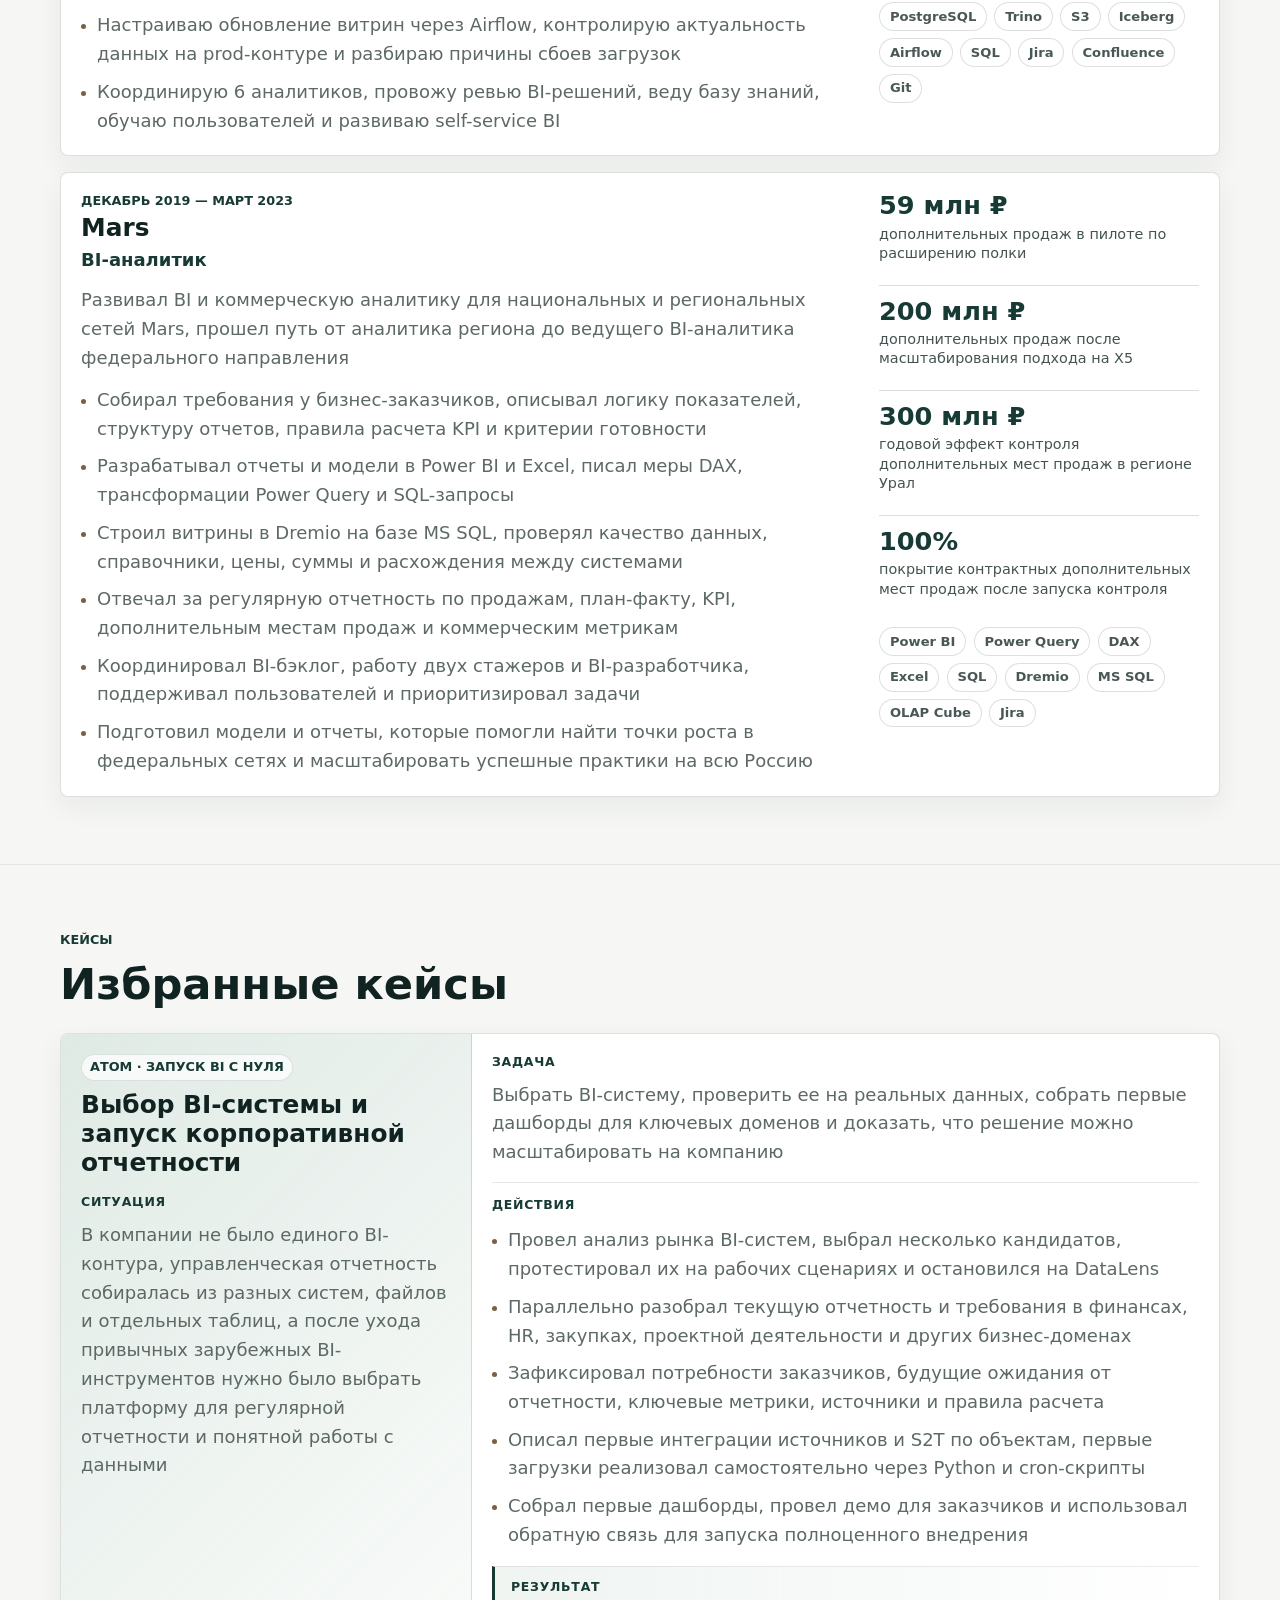
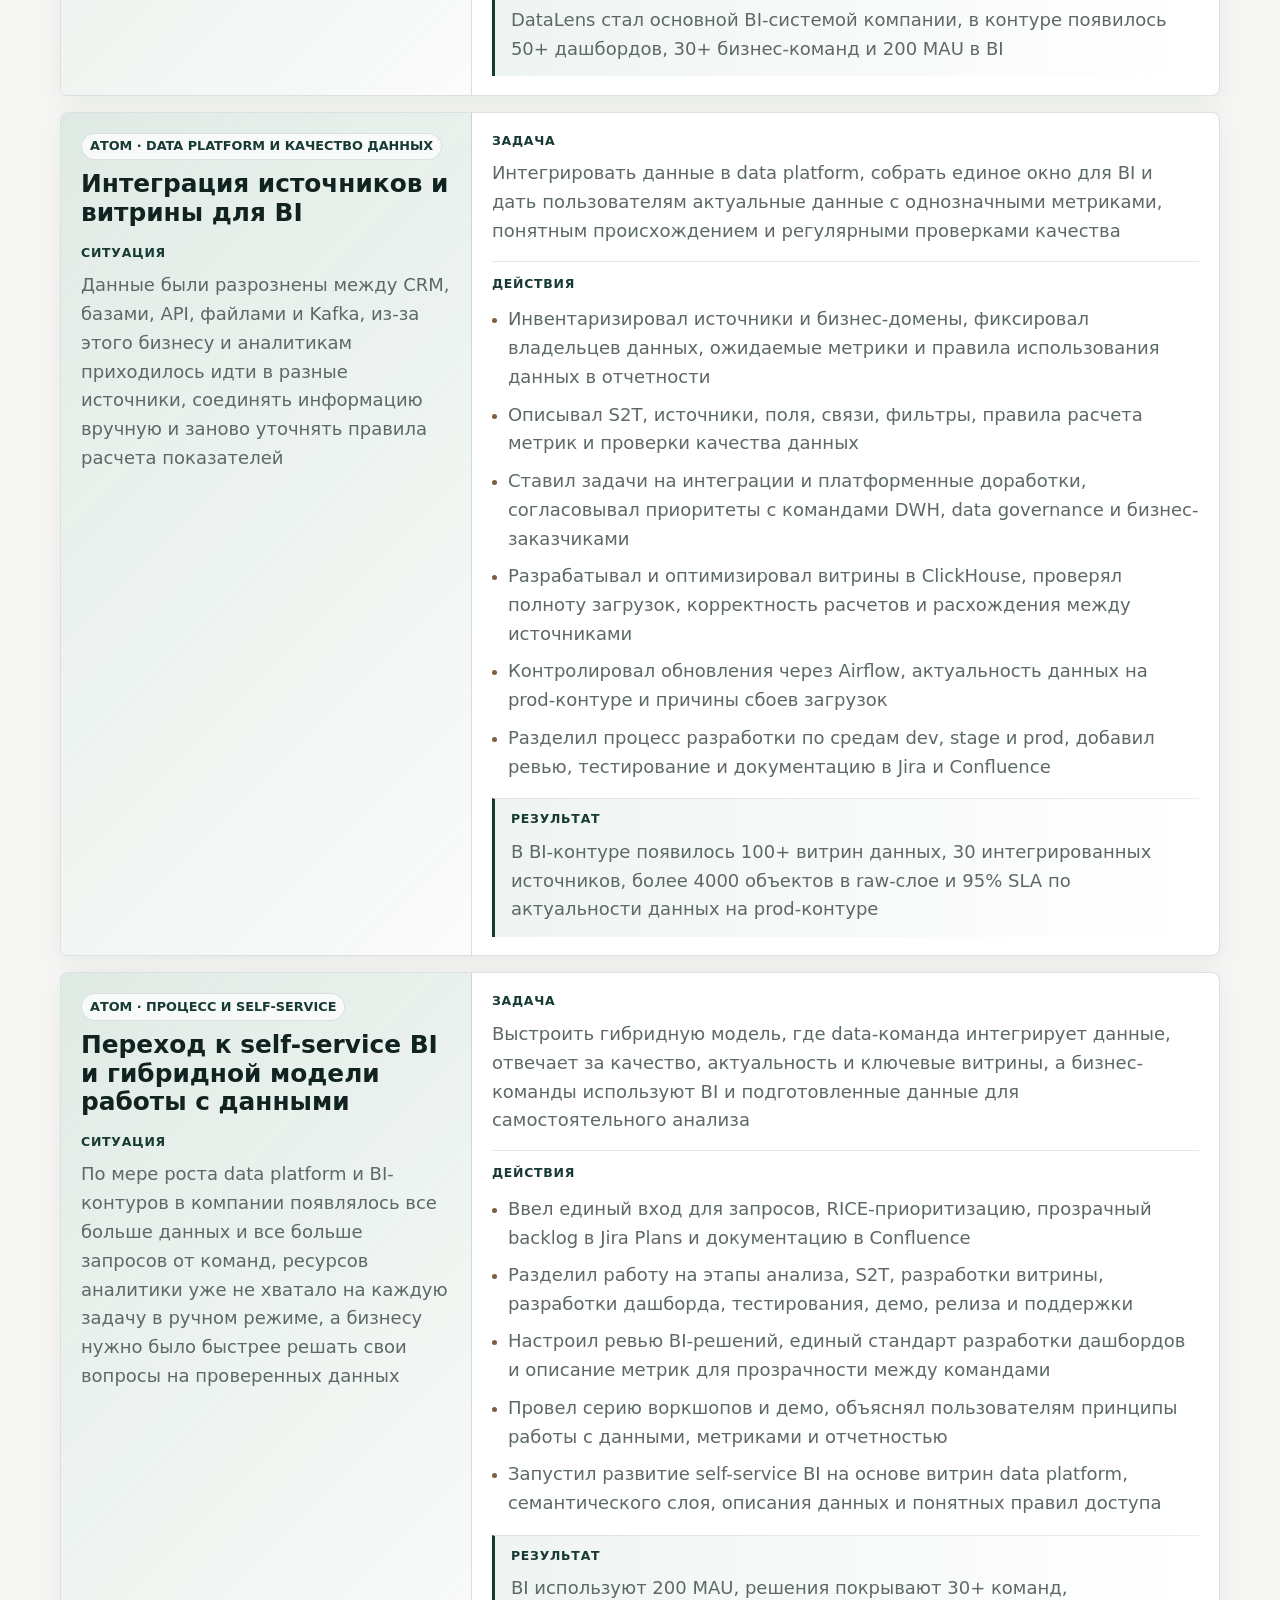
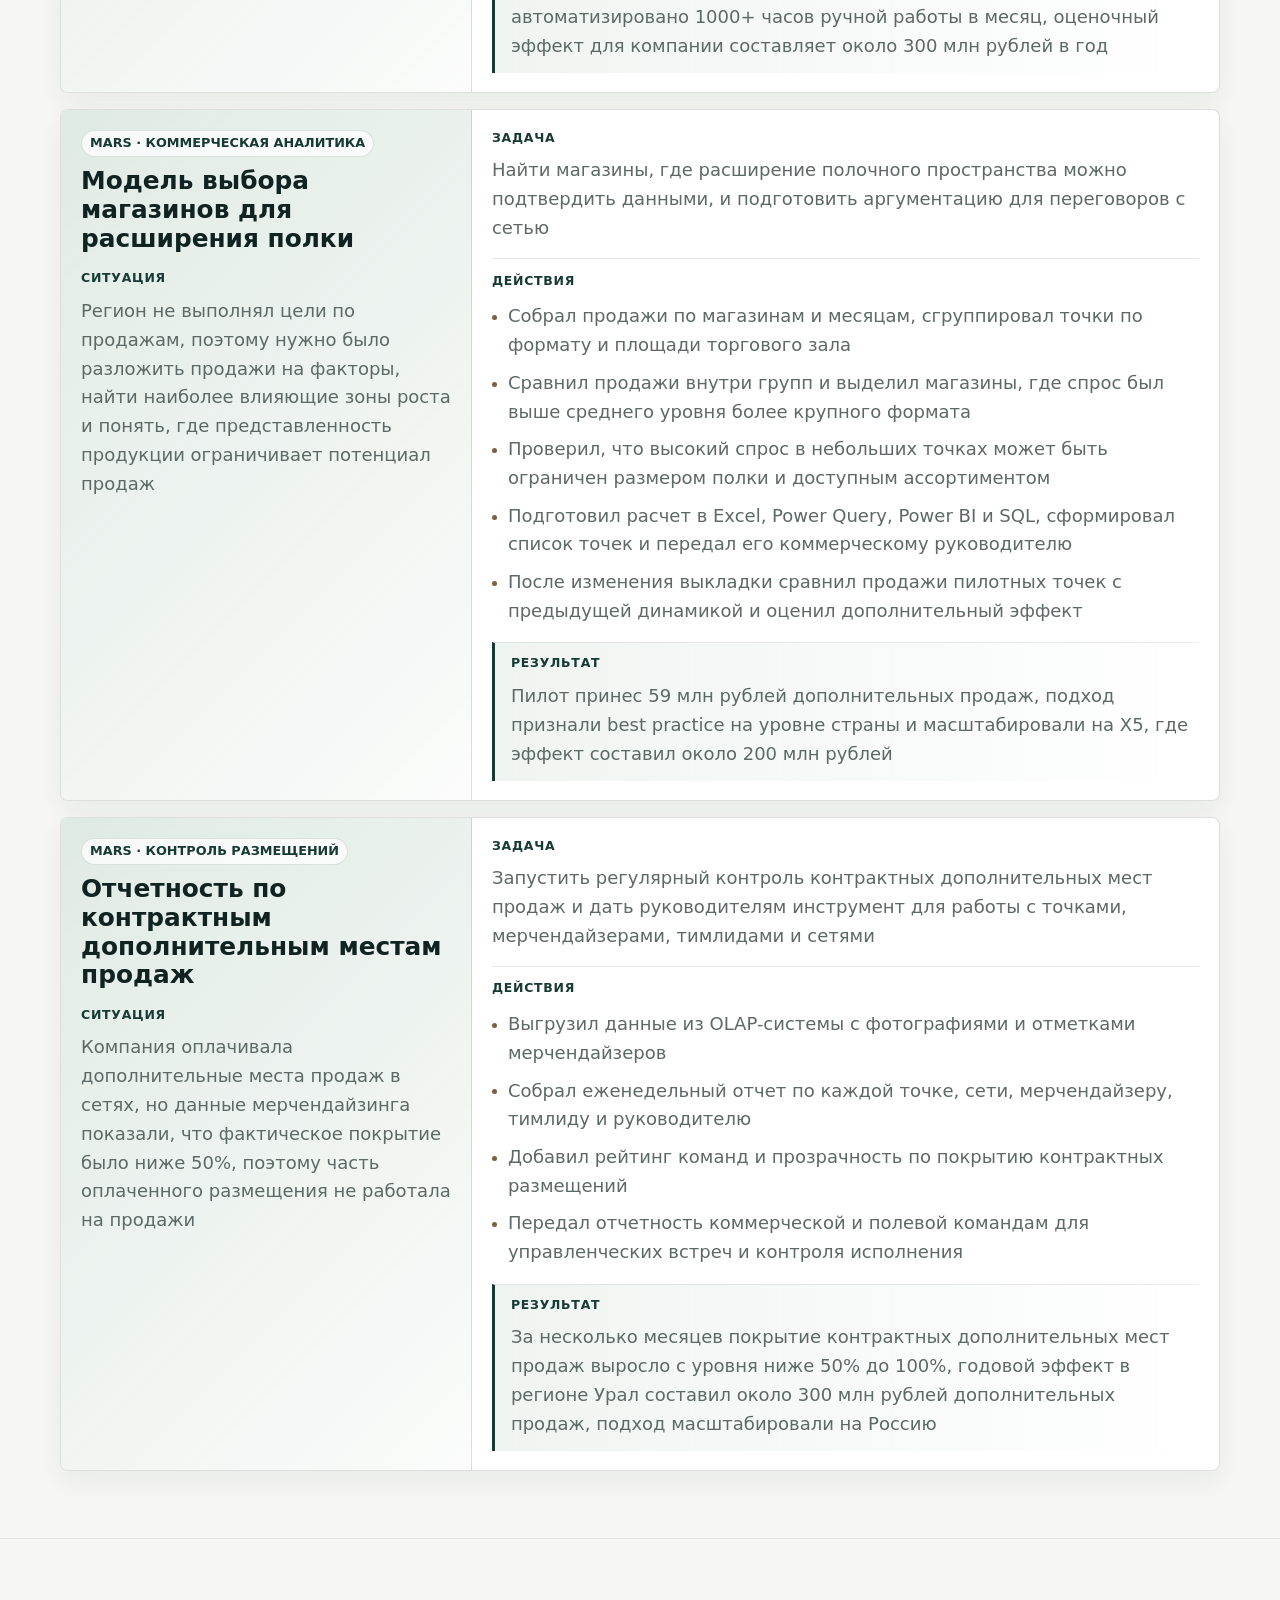
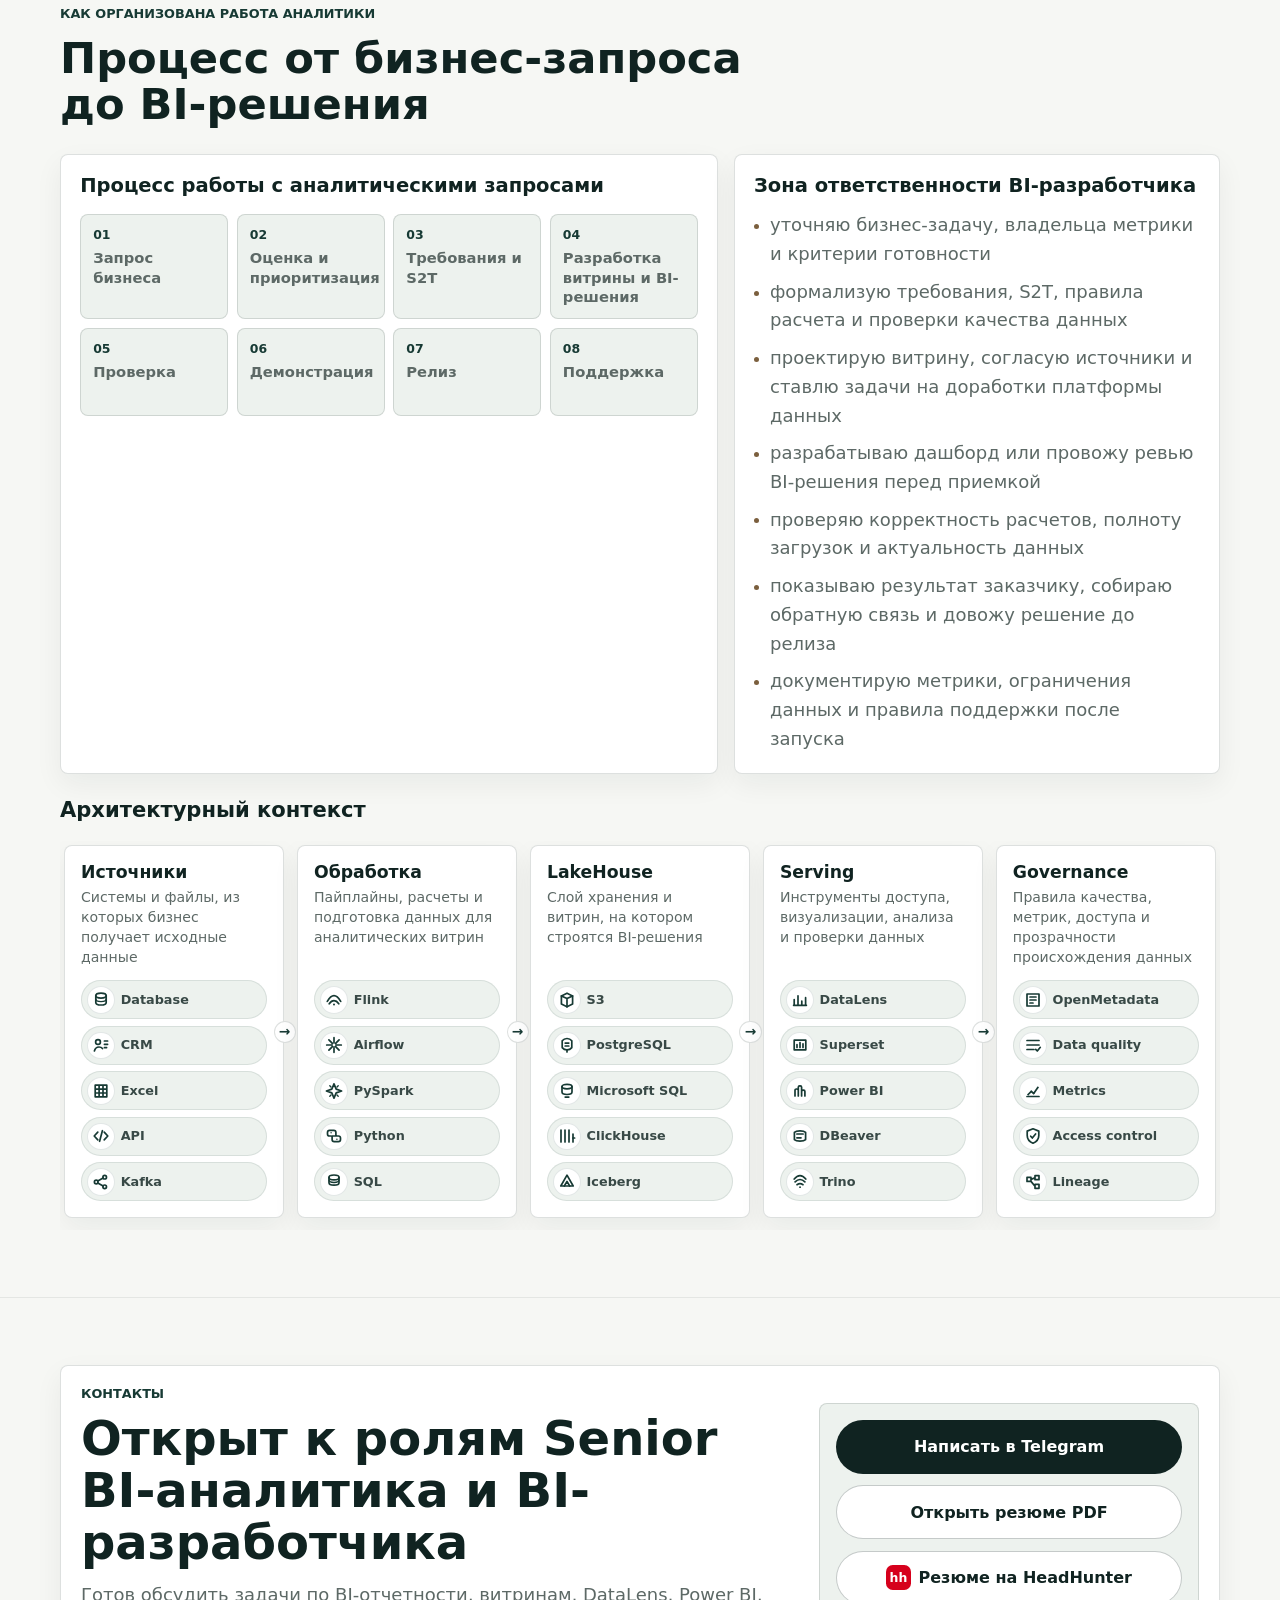
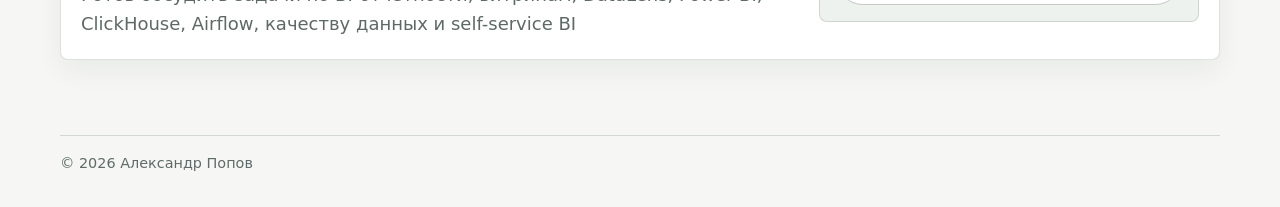
==== commit 45744c42: "Polish BI portfolio copy and contacts" ====
--- a/index.html
+++ b/index.html
@@ -66,8 +66,8 @@
         }
       }
     </script>
-    <link rel="stylesheet" href="styles.css?v=20260629-bi-engineer-3" />
-    <script type="module" src="script.js?v=20260629-bi-engineer-3" defer></script>
+    <link rel="stylesheet" href="styles.css?v=20260629-bi-engineer-4" />
+    <script type="module" src="script.js?v=20260629-bi-engineer-4" defer></script>
   </head>
   <body>
     <a class="skip-link" href="#main">Перейти к содержанию</a>
@@ -83,9 +83,9 @@
             </p>
             <ul class="hero-proof-list" aria-label="Ключевые подтверждения">
               <li>6+ лет в BI и DWH</li>
-              <li>50+ дашбордов в DataLens и Power BI</li>
-              <li>100+ финальных витрин данных</li>
-              <li>200 активных пользователей BI в месяц</li>
+              <li>50+ дашбордов в DataLens</li>
+              <li>100+ витрин данных</li>
+              <li>200 MAU в BI</li>
             </ul>
             <div class="cta-row">
               <a class="btn btn-primary" href="https://t.me/adikant" target="_blank" rel="noopener noreferrer">
@@ -239,11 +239,15 @@
                 <div class="metric-list">
                   <div class="metric-item">
                     <strong>59 млн ₽</strong>
-                    <span>дополнительных продаж в пилоте</span>
+                    <span>дополнительных продаж в пилоте по расширению полки</span>
                   </div>
                   <div class="metric-item">
                     <strong>200 млн ₽</strong>
-                    <span>дополнительных продаж после масштабирования на X5</span>
+                    <span>дополнительных продаж после масштабирования подхода на X5</span>
+                  </div>
+                  <div class="metric-item">
+                    <strong>300 млн ₽</strong>
+                    <span>годовой эффект контроля дополнительных мест продаж в регионе Урал</span>
                   </div>
                   <div class="metric-item">
                     <strong>100%</strong>
@@ -279,16 +283,13 @@
               <div class="case-card-head">
                 <p class="case-company">Атом · запуск BI с нуля</p>
                 <h3>Выбор BI-системы и запуск корпоративной отчетности</h3>
-                <p>В компании формировалось data-направление, управленческая отчетность собиралась из разных систем и файлов, а бизнесу нужен был единый BI-контур с понятными метриками, автоматическим обновлением и регулярной поддержкой</p>
+                <p class="case-situation-label">Ситуация</p>
+                <p>В компании не было единого BI-контура, управленческая отчетность собиралась из разных систем, файлов и отдельных таблиц, а после ухода привычных зарубежных BI-инструментов нужно было выбрать платформу для регулярной отчетности и понятной работы с данными</p>
               </div>
               <div class="case-card-body">
                 <section>
-                  <h4>Ситуация</h4>
-                  <p>После ухода части зарубежных BI-инструментов нужно было выбрать рабочую платформу для корпоративной отчетности и быстро показать бизнесу, что данные можно использовать в регулярном управлении</p>
-                </section>
-                <section>
                   <h4>Задача</h4>
-                  <p>Выбрать BI-систему, проверить ее на реальных данных, собрать первые дашборды для ключевых доменов и доказать, что решение подходит для масштабирования</p>
+                  <p>Выбрать BI-систему, проверить ее на реальных данных, собрать первые дашборды для ключевых доменов и доказать, что решение можно масштабировать на компанию</p>
                 </section>
                 <section>
                   <h4>Действия</h4>
@@ -302,30 +303,28 @@
                 </section>
                 <section class="case-result">
                   <h4>Результат</h4>
-                  <p>DataLens стал основной BI-системой компании, в контуре появилось 50+ дашбордов, 30+ бизнес-команд и 200 активных пользователей BI в месяц</p>
+                  <p>DataLens стал основной BI-системой компании, в контуре появилось 50+ дашбордов, 30+ бизнес-команд и 200 MAU в BI</p>
                 </section>
               </div>
             </article>
 
             <article class="case-card">
               <div class="case-card-head">
-                <p class="case-company">Атом · DWH и качество данных</p>
-                <h3>Витрины, загрузки и контроль актуальности данных</h3>
-                <p>По мере роста BI-контур стал зависеть от десятков источников, регулярных загрузок и согласованных расчетов, поэтому отчетность нужно было перевести из набора отдельных решений в поддерживаемый процесс</p>
+                <p class="case-company">Атом · data platform и качество данных</p>
+                <h3>Интеграция источников и витрины для BI</h3>
+                <p class="case-situation-label">Ситуация</p>
+                <p>Данные были разрознены между CRM, базами, API, файлами и Kafka, из-за этого бизнесу и аналитикам приходилось идти в разные источники, соединять информацию вручную и заново уточнять правила расчета показателей</p>
               </div>
               <div class="case-card-body">
                 <section>
-                  <h4>Ситуация</h4>
-                  <p>Бизнес быстро подключал новые домены, а данные приходили из CRM, баз данных, API, файлов и Kafka, без понятных правил витрин и контроля актуальности пользователи тратили время на сверки и уточнения</p>
-                </section>
-                <section>
                   <h4>Задача</h4>
-                  <p>Сделать витрины и загрузки надежной основой для BI, чтобы дашборды обновлялись по расписанию, показатели считались одинаково, а проблемы с данными быстро находились и исправлялись</p>
+                  <p>Интегрировать данные в data platform, собрать единое окно для BI и дать пользователям актуальные данные с однозначными метриками, понятным происхождением и регулярными проверками качества</p>
                 </section>
                 <section>
                   <h4>Действия</h4>
                   <ul>
-                    <li>Описывал бизнес-логику, S2T, источники, поля, связи, фильтры, правила расчета метрик и проверки качества данных</li>
+                    <li>Инвентаризировал источники и бизнес-домены, фиксировал владельцев данных, ожидаемые метрики и правила использования данных в отчетности</li>
+                    <li>Описывал S2T, источники, поля, связи, фильтры, правила расчета метрик и проверки качества данных</li>
                     <li>Ставил задачи на интеграции и платформенные доработки, согласовывал приоритеты с командами DWH, data governance и бизнес-заказчиками</li>
                     <li>Разрабатывал и оптимизировал витрины в ClickHouse, проверял полноту загрузок, корректность расчетов и расхождения между источниками</li>
                     <li>Контролировал обновления через Airflow, актуальность данных на prod-контуре и причины сбоев загрузок</li>
@@ -334,7 +333,7 @@
                 </section>
                 <section class="case-result">
                   <h4>Результат</h4>
-                  <p>В BI-контуре появилось 100+ витрин, 30 источников, 4000+ объектов в raw-слое и 95% SLA по актуальности данных на prod-контуре</p>
+                  <p>В BI-контуре появилось 100+ витрин данных, 30 интегрированных источников, более 4000 объектов в raw-слое и 95% SLA по актуальности данных на prod-контуре</p>
                 </section>
               </div>
             </article>
@@ -342,17 +341,14 @@
             <article class="case-card">
               <div class="case-card-head">
                 <p class="case-company">Атом · процесс и self-service</p>
-                <h3>Процесс аналитических запросов и развитие self-service BI</h3>
-                <p>Количество запросов росло быстрее команды, поэтому нужно было сделать работу с аналитикой прозрачной для бизнеса и управляемой внутри data-направления</p>
+                <h3>Переход к self-service BI и гибридной модели работы с данными</h3>
+                <p class="case-situation-label">Ситуация</p>
+                <p>По мере роста data platform и BI-контуров в компании появлялось все больше данных и все больше запросов от команд, ресурсов аналитики уже не хватало на каждую задачу в ручном режиме, а бизнесу нужно было быстрее решать свои вопросы на проверенных данных</p>
               </div>
               <div class="case-card-body">
                 <section>
-                  <h4>Ситуация</h4>
-                  <p>Бизнес-команды приходили с регулярной отчетностью, ad hoc анализом, проверками данных и доработками дашбордов, без единого процесса было сложно сравнивать ценность задач и держать сроки</p>
-                </section>
-                <section>
                   <h4>Задача</h4>
-                  <p>Выстроить понятный цикл от запроса до релиза, распределить роли внутри команды и дать пользователям возможность самостоятельно работать с проверенными и актуальными данными</p>
+                  <p>Выстроить гибридную модель, где data-команда интегрирует данные, отвечает за качество, актуальность и ключевые витрины, а бизнес-команды используют BI и подготовленные данные для самостоятельного анализа</p>
                 </section>
                 <section>
                   <h4>Действия</h4>
@@ -366,7 +362,7 @@
                 </section>
                 <section class="case-result">
                   <h4>Результат</h4>
-                  <p>BI используется 200 активными пользователями в месяц, решения покрывают 30+ команд, автоматизировано 1000+ часов ручной работы в месяц, оценочный эффект для компании составляет около 300 млн рублей в год</p>
+                  <p>BI используют 200 MAU, решения покрывают 30+ команд, автоматизировано 1000+ часов ручной работы в месяц, оценочный эффект для компании составляет около 300 млн рублей в год</p>
                 </section>
               </div>
             </article>
@@ -375,22 +371,20 @@
               <div class="case-card-head">
                 <p class="case-company">Mars · коммерческая аналитика</p>
                 <h3>Модель выбора магазинов для расширения полки</h3>
-                <p>Коммерческой команде был нужен список магазинов, где расширение полочного пространства можно подтвердить данными и использовать в переговорах с сетью</p>
+                <p class="case-situation-label">Ситуация</p>
+                <p>Регион не выполнял цели по продажам, поэтому нужно было разложить продажи на факторы, найти наиболее влияющие зоны роста и понять, где представленность продукции ограничивает потенциал продаж</p>
               </div>
               <div class="case-card-body">
                 <section>
-                  <h4>Ситуация</h4>
-                  <p>Продажи категории зависели от площади магазина, размера полки, ассортимента и спроса, при этом часть небольших точек продавала лучше сопоставимых магазинов более крупного формата</p>
-                </section>
-                <section>
                   <h4>Задача</h4>
-                  <p>Найти магазины с подтвержденным потенциалом роста и подготовить аргументацию для переговоров о расширении полочного пространства</p>
+                  <p>Найти магазины, где расширение полочного пространства можно подтвердить данными, и подготовить аргументацию для переговоров с сетью</p>
                 </section>
                 <section>
                   <h4>Действия</h4>
                   <ul>
-                    <li>Собрал продажи по магазинам и месяцам, сгруппировал точки по формату и площади</li>
+                    <li>Собрал продажи по магазинам и месяцам, сгруппировал точки по формату и площади торгового зала</li>
                     <li>Сравнил продажи внутри групп и выделил магазины, где спрос был выше среднего уровня более крупного формата</li>
+                    <li>Проверил, что высокий спрос в небольших точках может быть ограничен размером полки и доступным ассортиментом</li>
                     <li>Подготовил расчет в Excel, Power Query, Power BI и SQL, сформировал список точек и передал его коммерческому руководителю</li>
                     <li>После изменения выкладки сравнил продажи пилотных точек с предыдущей динамикой и оценил дополнительный эффект</li>
                   </ul>
@@ -406,29 +400,26 @@
               <div class="case-card-head">
                 <p class="case-company">Mars · контроль размещений</p>
                 <h3>Отчетность по контрактным дополнительным местам продаж</h3>
-                <p>Компания оплачивала дополнительные места продаж в сетях, но фактическое наличие размещений нужно было регулярно подтверждать по точкам, мерчендайзерам и руководителям</p>
+                <p class="case-situation-label">Ситуация</p>
+                <p>Компания оплачивала дополнительные места продаж в сетях, но данные мерчендайзинга показали, что фактическое покрытие было ниже 50%, поэтому часть оплаченного размещения не работала на продажи</p>
               </div>
               <div class="case-card-body">
                 <section>
-                  <h4>Ситуация</h4>
-                  <p>Данные из системы мерчендайзинга показывали, что покрытие контрактных мест продаж было ниже ожидаемого уровня, из-за этого часть оплаченного размещения не давала нужный эффект</p>
-                </section>
-                <section>
                   <h4>Задача</h4>
-                  <p>Сделать регулярный контроль наличия дополнительных мест продаж и дать руководителям понятный инструмент для работы с точками и командами</p>
+                  <p>Запустить регулярный контроль контрактных дополнительных мест продаж и дать руководителям инструмент для работы с точками, мерчендайзерами, тимлидами и сетями</p>
                 </section>
                 <section>
                   <h4>Действия</h4>
                   <ul>
                     <li>Выгрузил данные из OLAP-системы с фотографиями и отметками мерчендайзеров</li>
                     <li>Собрал еженедельный отчет по каждой точке, сети, мерчендайзеру, тимлиду и руководителю</li>
-                    <li>Добавил рейтинг команд и регулярную прозрачность по покрытию контрактных размещений</li>
+                    <li>Добавил рейтинг команд и прозрачность по покрытию контрактных размещений</li>
                     <li>Передал отчетность коммерческой и полевой командам для управленческих встреч и контроля исполнения</li>
                   </ul>
                 </section>
                 <section class="case-result">
                   <h4>Результат</h4>
-                  <p>За несколько месяцев покрытие контрактных дополнительных мест продаж выросло с уровня ниже 50% до 100% по сетям и точкам региона</p>
+                  <p>За несколько месяцев покрытие контрактных дополнительных мест продаж выросло с уровня ниже 50% до 100%, годовой эффект в регионе Урал составил около 300 млн рублей дополнительных продаж, подход масштабировали на Россию</p>
                 </section>
               </div>
             </article>
@@ -439,52 +430,45 @@
       <section class="section nav-target" id="approach" aria-labelledby="approach-title">
         <div class="container">
           <div class="section-head section-head-compact">
-            <p class="section-kicker">Подход</p>
-            <h2 id="approach-title">Процесс от запроса до BI-решения</h2>
+            <p class="section-kicker">Как организована работа аналитики</p>
+            <div class="section-head-grid">
+              <h2><span id="approach-title">Процесс от бизнес-запроса до BI-решения</span></h2>
+            </div>
           </div>
 
           <div class="process-layout">
             <section class="process-card" aria-labelledby="process-title">
-              <h3 id="process-title">Как двигаю BI-задачу</h3>
+              <h3 id="process-title">Процесс работы с аналитическими запросами</h3>
               <ol class="process-list">
-                <li>Бизнес-задача</li>
-                <li>Метрика и логика</li>
-                <li>Источники данных</li>
-                <li>S2T и витрина</li>
-                <li>SQL и проверки</li>
-                <li>Дашборд и UX</li>
-                <li>Приемка</li>
+                <li>Запрос бизнеса</li>
+                <li>Оценка и приоритизация</li>
+                <li>Требования и S2T</li>
+                <li>Разработка витрины и BI-решения</li>
+                <li>Проверка</li>
+                <li>Демонстрация</li>
+                <li>Релиз</li>
                 <li>Поддержка</li>
               </ol>
             </section>
-
-            <section class="leader-role-card" aria-labelledby="focus-title">
-              <h3 id="focus-title">Фокус на ближайшие роли</h3>
+            <section class="leader-role-card" aria-labelledby="bi-developer-role-title">
+              <h3 id="bi-developer-role-title">Зона ответственности BI-разработчика</h3>
               <ul>
-                <li>Аудит отчетности, дублей и спорных метрик</li>
-                <li>Единый словарь бизнес-метрик и правила расчета</li>
-                <li>Разработка дашбордов, витрин, метрик и документации</li>
-                <li>Качество данных, SLA, обучение пользователей и self-service BI</li>
+                <li>уточняю бизнес-задачу, владельца метрики и критерии готовности</li>
+                <li>формализую требования, S2T, правила расчета и проверки качества данных</li>
+                <li>проектирую витрину, согласую источники и ставлю задачи на доработки платформы данных</li>
+                <li>разрабатываю дашборд или провожу ревью BI-решения перед приемкой</li>
+                <li>проверяю корректность расчетов, полноту загрузок и актуальность данных</li>
+                <li>показываю результат заказчику, собираю обратную связь и довожу решение до релиза</li>
+                <li>документирую метрики, ограничения данных и правила поддержки после запуска</li>
               </ul>
             </section>
           </div>
-        </div>
-      </section>
-
-      <section class="section nav-target" id="architecture" aria-labelledby="architecture-title">
-        <div class="container">
-          <div class="section-head section-head-compact">
-            <p class="section-kicker">Архитектура</p>
-            <h2 id="architecture-title">Контур данных и BI</h2>
-          </div>
-
-          <section class="architecture-section" aria-label="Архитектурный контекст BI и аналитики">
+
+          <section class="architecture-section" aria-labelledby="architecture-title">
             <div class="architecture-copy architecture-copy-compact">
-              <h3>От источника до self-service BI</h3>
-              <p>Работаю на стыке бизнеса, BI и data platform, описываю требования к данным, метрики, витрины, проверки качества, документацию и правила использования отчетности</p>
+              <h3 id="architecture-title">Архитектурный контекст</h3>
             </div>
-
-            <div class="architecture-scroll" aria-label="Архитектурный контекст BI и аналитики">
+            <div class="architecture-scroll" aria-label="Архитектурный контекст аналитической платформы">
               <ol class="architecture-flow">
                 <li class="architecture-stage">
                   <div class="architecture-stage-head">
@@ -494,7 +478,7 @@
                   <ul class="architecture-tools">
                     <li><span class="architecture-tool"><span class="architecture-tool-icon"><img src="assets/icons/architecture/database.svg" alt="" width="20" height="20" loading="lazy" /></span><span>Database</span></span></li>
                     <li><span class="architecture-tool"><span class="architecture-tool-icon"><img src="assets/icons/architecture/crm.svg" alt="" width="20" height="20" loading="lazy" /></span><span>CRM</span></span></li>
-                    <li><span class="architecture-tool"><span class="architecture-tool-icon"><img src="assets/icons/architecture/excel.svg" alt="" width="20" height="20" loading="lazy" /></span><span>Files</span></span></li>
+                    <li><span class="architecture-tool"><span class="architecture-tool-icon"><img src="assets/icons/architecture/excel.svg" alt="" width="20" height="20" loading="lazy" /></span><span>Excel</span></span></li>
                     <li><span class="architecture-tool"><span class="architecture-tool-icon"><img src="assets/icons/architecture/api.svg" alt="" width="20" height="20" loading="lazy" /></span><span>API</span></span></li>
                     <li><span class="architecture-tool"><span class="architecture-tool-icon"><img src="assets/icons/architecture/kafka.svg" alt="" width="20" height="20" loading="lazy" /></span><span>Kafka</span></span></li>
                   </ul>
@@ -503,13 +487,14 @@
 
                 <li class="architecture-stage">
                   <div class="architecture-stage-head">
-                    <h4>Загрузка и обработка</h4>
+                    <h4>Обработка</h4>
                     <p>Пайплайны, расчеты и подготовка данных для аналитических витрин</p>
                   </div>
                   <ul class="architecture-tools">
+                    <li><span class="architecture-tool"><span class="architecture-tool-icon"><img src="assets/icons/architecture/flink.svg" alt="" width="20" height="20" loading="lazy" /></span><span>Flink</span></span></li>
                     <li><span class="architecture-tool"><span class="architecture-tool-icon"><img src="assets/icons/architecture/airflow.svg" alt="" width="20" height="20" loading="lazy" /></span><span>Airflow</span></span></li>
+                    <li><span class="architecture-tool"><span class="architecture-tool-icon"><img src="assets/icons/architecture/pyspark.svg" alt="" width="20" height="20" loading="lazy" /></span><span>PySpark</span></span></li>
                     <li><span class="architecture-tool"><span class="architecture-tool-icon"><img src="assets/icons/architecture/python.svg" alt="" width="20" height="20" loading="lazy" /></span><span>Python</span></span></li>
-                    <li><span class="architecture-tool"><span class="architecture-tool-icon"><img src="assets/icons/architecture/pyspark.svg" alt="" width="20" height="20" loading="lazy" /></span><span>PySpark</span></span></li>
                     <li><span class="architecture-tool"><span class="architecture-tool-icon"><img src="assets/icons/architecture/sql.svg" alt="" width="20" height="20" loading="lazy" /></span><span>SQL</span></span></li>
                   </ul>
                   <span class="architecture-arrow" aria-hidden="true">→</span>
@@ -517,30 +502,30 @@
 
                 <li class="architecture-stage">
                   <div class="architecture-stage-head">
-                    <h4>Хранение и витрины</h4>
-                    <p>Слой raw, Iceberg и витрины, на которые опираются BI-решения</p>
+                    <h4>LakeHouse</h4>
+                    <p>Слой хранения и витрин, на котором строятся BI-решения</p>
                   </div>
                   <ul class="architecture-tools">
                     <li><span class="architecture-tool"><span class="architecture-tool-icon"><img src="assets/icons/architecture/s3.svg" alt="" width="20" height="20" loading="lazy" /></span><span>S3</span></span></li>
+                    <li><span class="architecture-tool"><span class="architecture-tool-icon"><img src="assets/icons/architecture/postgresql.svg" alt="" width="20" height="20" loading="lazy" /></span><span>PostgreSQL</span></span></li>
+                    <li><span class="architecture-tool"><span class="architecture-tool-icon"><img src="assets/icons/architecture/microsoft-sql.svg" alt="" width="20" height="20" loading="lazy" /></span><span>Microsoft SQL</span></span></li>
+                    <li><span class="architecture-tool"><span class="architecture-tool-icon"><img src="assets/icons/architecture/clickhouse.svg" alt="" width="20" height="20" loading="lazy" /></span><span>ClickHouse</span></span></li>
                     <li><span class="architecture-tool"><span class="architecture-tool-icon"><img src="assets/icons/architecture/iceberg.svg" alt="" width="20" height="20" loading="lazy" /></span><span>Iceberg</span></span></li>
-                    <li><span class="architecture-tool"><span class="architecture-tool-icon"><img src="assets/icons/architecture/clickhouse.svg" alt="" width="20" height="20" loading="lazy" /></span><span>ClickHouse</span></span></li>
-                    <li><span class="architecture-tool"><span class="architecture-tool-icon"><img src="assets/icons/architecture/postgresql.svg" alt="" width="20" height="20" loading="lazy" /></span><span>PostgreSQL</span></span></li>
-                    <li><span class="architecture-tool"><span class="architecture-tool-icon"><img src="assets/icons/architecture/microsoft-sql.svg" alt="" width="20" height="20" loading="lazy" /></span><span>MS SQL</span></span></li>
                   </ul>
                   <span class="architecture-arrow" aria-hidden="true">→</span>
                 </li>
 
                 <li class="architecture-stage">
                   <div class="architecture-stage-head">
-                    <h4>Доступ и BI</h4>
-                    <p>Инструменты для SQL-доступа, проверки расчетов, визуализации и самостоятельной аналитики</p>
+                    <h4>Serving</h4>
+                    <p>Инструменты доступа, визуализации, анализа и проверки данных</p>
                   </div>
                   <ul class="architecture-tools">
-                    <li><span class="architecture-tool"><span class="architecture-tool-icon"><img src="assets/icons/architecture/trino.svg" alt="" width="20" height="20" loading="lazy" /></span><span>Trino</span></span></li>
-                    <li><span class="architecture-tool"><span class="architecture-tool-icon"><img src="assets/icons/architecture/dbeaver.svg" alt="" width="20" height="20" loading="lazy" /></span><span>DBeaver</span></span></li>
                     <li><span class="architecture-tool"><span class="architecture-tool-icon"><img src="assets/icons/architecture/datalens.svg" alt="" width="20" height="20" loading="lazy" /></span><span>DataLens</span></span></li>
                     <li><span class="architecture-tool"><span class="architecture-tool-icon"><img src="assets/icons/architecture/superset.svg" alt="" width="20" height="20" loading="lazy" /></span><span>Superset</span></span></li>
                     <li><span class="architecture-tool"><span class="architecture-tool-icon"><img src="assets/icons/architecture/power-bi.svg" alt="" width="20" height="20" loading="lazy" /></span><span>Power BI</span></span></li>
+                    <li><span class="architecture-tool"><span class="architecture-tool-icon"><img src="assets/icons/architecture/dbeaver.svg" alt="" width="20" height="20" loading="lazy" /></span><span>DBeaver</span></span></li>
+                    <li><span class="architecture-tool"><span class="architecture-tool-icon"><img src="assets/icons/architecture/trino.svg" alt="" width="20" height="20" loading="lazy" /></span><span>Trino</span></span></li>
                   </ul>
                   <span class="architecture-arrow" aria-hidden="true">→</span>
                 </li>
@@ -548,14 +533,14 @@
                 <li class="architecture-stage">
                   <div class="architecture-stage-head">
                     <h4>Governance</h4>
-                    <p>Правила качества, метрик, доступа, документации и поддержки</p>
+                    <p>Правила качества, метрик, доступа и прозрачности происхождения данных</p>
                   </div>
                   <ul class="architecture-tools">
+                    <li><span class="architecture-tool"><span class="architecture-tool-icon"><img src="assets/icons/architecture/openmetadata.svg" alt="" width="20" height="20" loading="lazy" /></span><span>OpenMetadata</span></span></li>
+                    <li><span class="architecture-tool"><span class="architecture-tool-icon"><img src="assets/icons/architecture/data-quality.svg" alt="" width="20" height="20" loading="lazy" /></span><span>Data quality</span></span></li>
                     <li><span class="architecture-tool"><span class="architecture-tool-icon"><img src="assets/icons/architecture/metrics.svg" alt="" width="20" height="20" loading="lazy" /></span><span>Metrics</span></span></li>
-                    <li><span class="architecture-tool"><span class="architecture-tool-icon"><img src="assets/icons/architecture/data-quality.svg" alt="" width="20" height="20" loading="lazy" /></span><span>Data quality</span></span></li>
                     <li><span class="architecture-tool"><span class="architecture-tool-icon"><img src="assets/icons/architecture/access-control.svg" alt="" width="20" height="20" loading="lazy" /></span><span>Access control</span></span></li>
                     <li><span class="architecture-tool"><span class="architecture-tool-icon"><img src="assets/icons/architecture/lineage.svg" alt="" width="20" height="20" loading="lazy" /></span><span>Lineage</span></span></li>
-                    <li><span class="architecture-tool"><span class="architecture-tool-icon"><img src="assets/icons/architecture/openmetadata.svg" alt="" width="20" height="20" loading="lazy" /></span><span>OpenMetadata</span></span></li>
                   </ul>
                 </li>
               </ol>
@@ -564,53 +549,20 @@
         </div>
       </section>
 
-      <section class="section nav-target" id="contact" aria-labelledby="contact-title">
+      <section class="section nav-target contact-section" id="contact" aria-labelledby="contact-title">
         <div class="container">
-          <div class="section-head section-head-compact">
-            <p class="section-kicker">Контакты</p>
-            <h2 id="contact-title">Открыт к ролям Senior BI-аналитика, BI-разработчика и BI Engineer</h2>
-          </div>
-
-          <div class="contact-layout">
-            <article class="speaking-card">
-              <p class="section-kicker">Выступление</p>
-              <h3>Доклад на конференции Яндекса Data&amp;ML</h3>
-              <p>Рассказывал о построении системы отчетности и аналитики в DataLens, моя часть начинается с отметки 23 минуты 35 секунд</p>
-              <a class="text-link" href="https://yandex.cloud/ru/events/dataml2b?videoTab=2" target="_blank" rel="noopener noreferrer">
-                Смотреть запись
-              </a>
-            </article>
-
-            <div class="contact-card">
-              <div class="contact-actions">
-                <a class="btn btn-primary" href="https://t.me/adikant" target="_blank" rel="noopener noreferrer">
-                  <span class="btn-icon" aria-hidden="true">
-                    <svg viewBox="0 0 24 24" focusable="false">
-                      <path d="M21.8 4.2 18.6 20c-.2 1-.8 1.2-1.6.7l-4.5-3.3-2.2 2.1c-.2.2-.5.4-.9.4l.3-4.7 8.5-7.7c.4-.3-.1-.5-.6-.2L7.1 13.9 2.6 12.5c-1-.3-1-1 .2-1.5L20.4 4.2c.8-.3 1.5.2 1.4 1Z" />
-                    </svg>
-                  </span>
-                  <span>Написать в Telegram</span>
-                </a>
-                <a class="btn btn-secondary" href="assets/docs/popov-resume.pdf">
-                  <span class="btn-icon" aria-hidden="true">
-                    <svg viewBox="0 0 24 24" focusable="false">
-                      <path d="M6.5 3h7.6l3.4 3.4V21h-11V3Zm7 1.9V8h3.1l-3.1-3.1ZM8 10v1.6h8V10H8Zm0 3.4V15h8v-1.6H8Zm0 3.4v1.6h5.6v-1.6H8Z" />
-                    </svg>
-                  </span>
-                  <span>Открыть резюме PDF</span>
-                </a>
-                <a
-                  class="btn btn-secondary"
-                  href="https://hh.ru/resume/b0bc9b00ff10b70d850039ed1f713379735831"
-                  target="_blank"
-                  rel="noopener noreferrer"
-                >
-                  <span class="btn-icon btn-icon-hh" aria-hidden="true">hh</span>
-                  <span>Резюме на HeadHunter</span>
-                </a>
-              </div>
+          <article class="contact-panel">
+            <div class="contact-copy">
+              <p class="section-kicker">Контакты</p>
+              <h2 id="contact-title">Открыт к ролям Senior BI-аналитика и BI-разработчика</h2>
+              <p>Готов обсудить задачи по BI-отчетности, витринам, DataLens, Power BI, ClickHouse, Airflow, качеству данных и self-service BI</p>
             </div>
-          </div>
+            <div class="contact-actions" aria-label="Способы связи">
+              <a class="btn btn-primary" href="https://t.me/adikant" target="_blank" rel="noopener noreferrer">Написать в Telegram</a>
+              <a class="btn btn-secondary" href="assets/docs/popov-resume.pdf">Открыть резюме PDF</a>
+              <a class="btn btn-secondary" href="https://hh.ru/resume/b0bc9b00ff10b70d850039ed1f713379735831" target="_blank" rel="noopener noreferrer"><span class="btn-icon btn-icon-hh" aria-hidden="true">hh</span><span>Резюме на HeadHunter</span></a>
+            </div>
+          </article>
         </div>
       </section>
     </main>
--- a/styles.css
+++ b/styles.css
@@ -1064,6 +1064,96 @@
   }
 }
 
+
+/* явная ситуация в левой части кейса */
+.case-situation-label {
+  margin-top: 1.05rem;
+  color: var(--accent);
+  font-size: 0.78rem;
+  font-weight: 850;
+  letter-spacing: 0.06em;
+  line-height: 1.3;
+  text-transform: uppercase;
+}
+
+@media (min-width: 1081px) {
+  .hero-proof-list {
+    display: grid;
+    grid-template-columns: repeat(4, max-content);
+    gap: 0.55rem;
+    align-items: start;
+    max-width: 100%;
+  }
+
+  .hero-proof-list li {
+    white-space: nowrap;
+    padding: 0.5rem 0.72rem;
+    font-size: 0.88rem;
+  }
+}
+
+@media (max-width: 1080px) {
+  .hero-proof-list {
+    display: flex;
+    flex-wrap: wrap;
+  }
+}
+
+.contact-section {
+  padding-bottom: 3.2rem;
+}
+
+.contact-panel {
+  display: grid;
+  grid-template-columns: minmax(0, 1fr) minmax(300px, 380px);
+  gap: 1.2rem;
+  align-items: center;
+  padding: 1.25rem;
+  border: 1px solid var(--line);
+  border-radius: var(--radius);
+  background: var(--surface);
+  box-shadow: var(--shadow);
+}
+
+.contact-copy h2 {
+  max-width: 20ch;
+  margin-top: 0.65rem;
+  font-size: clamp(2rem, 4vw, 3rem);
+  line-height: 1.08;
+}
+
+.contact-copy p:not(.section-kicker) {
+  max-width: 64ch;
+  margin-top: 0.8rem;
+  color: var(--muted);
+}
+
+.contact-panel .contact-actions {
+  display: grid;
+  gap: 0.72rem;
+  padding: 1rem;
+  border: 1px solid var(--line);
+  border-radius: var(--radius);
+  background: var(--surface-soft);
+}
+
+.contact-panel .btn {
+  width: 100%;
+  min-height: 54px;
+}
+
+@media (max-width: 860px) {
+  .contact-panel {
+    grid-template-columns: 1fr;
+    padding: 1rem;
+  }
+
+  .contact-copy h2 {
+    max-width: 100%;
+    font-size: 2rem;
+  }
+}
+
 @media (prefers-reduced-motion: reduce) {
   html {
     scroll-behavior: auto;
